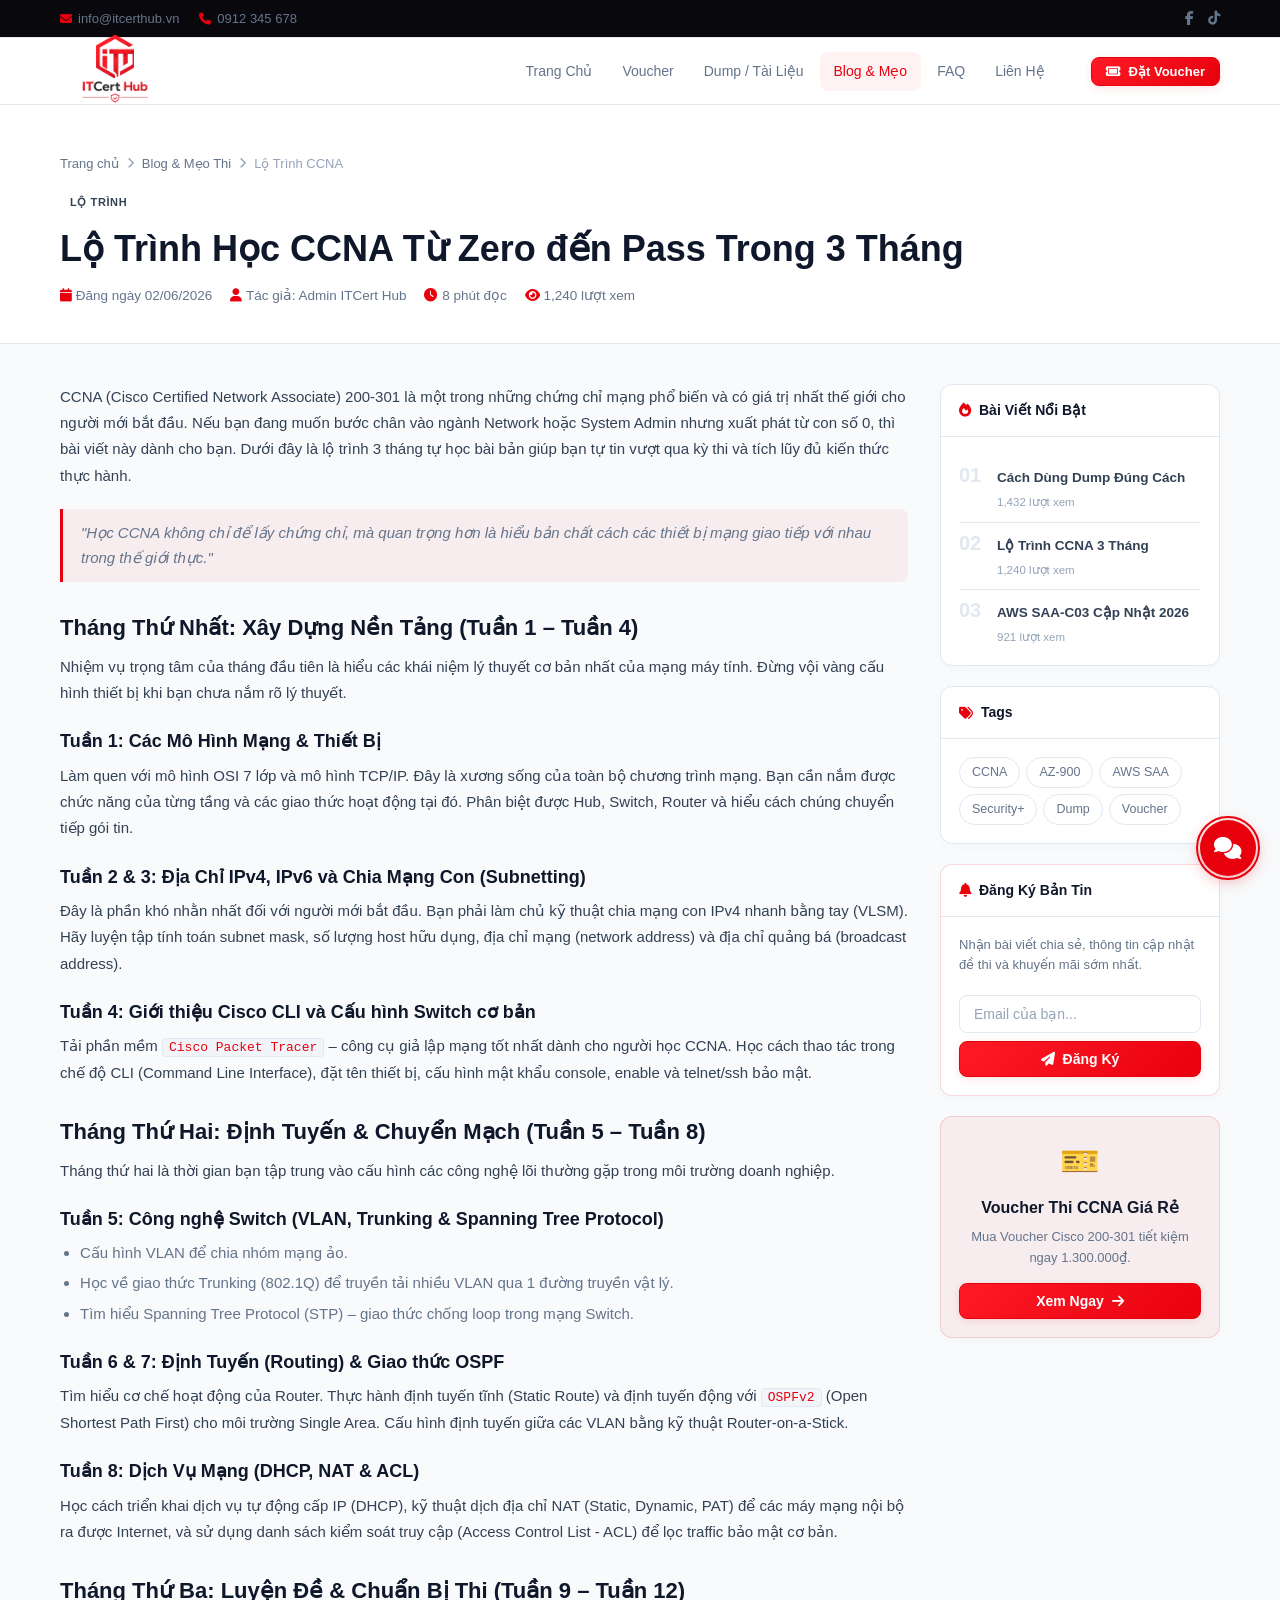
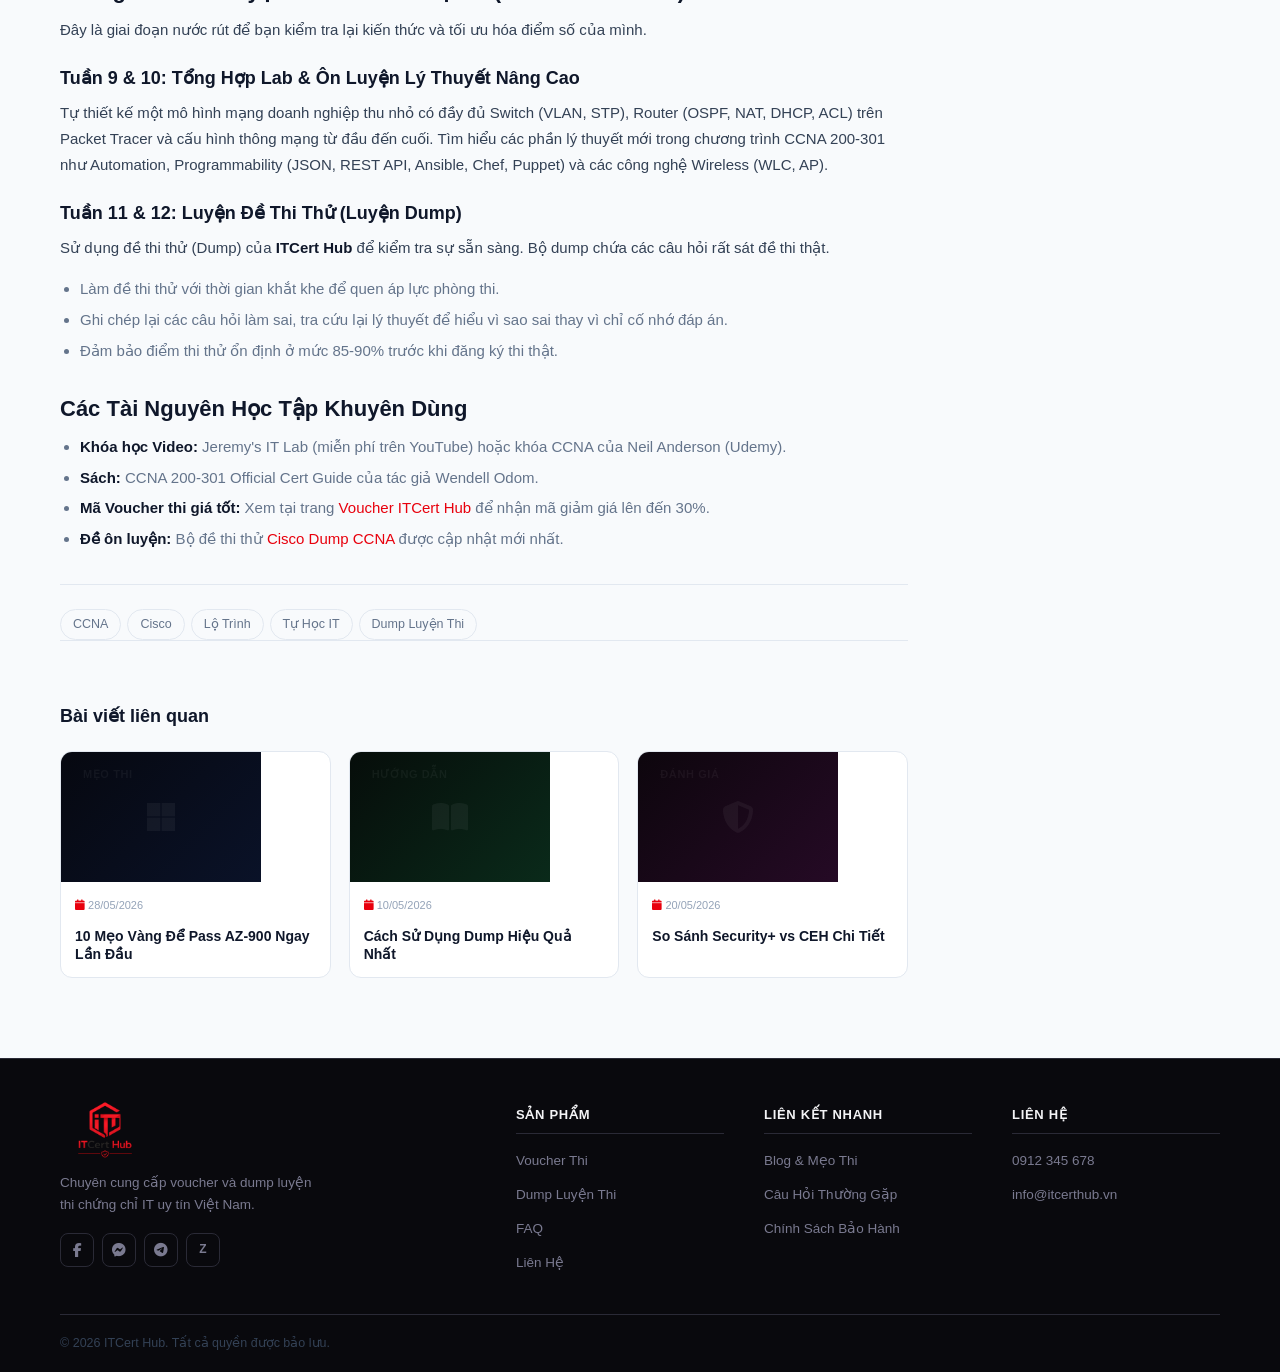
==== blog-post.html @ e1491c18 "." ====
<!DOCTYPE html>
<html lang="vi">
<head>
  <meta charset="UTF-8" />
  <meta name="viewport" content="width=device-width, initial-scale=1.0" />
  <title>Lộ Trình Học CCNA Từ Zero đến Pass Trong 3 Tháng | ITCert Hub</title>
  <meta name="description" content="Hướng dẫn chi tiết lộ trình tự học chứng chỉ Cisco CCNA 200-301 từ cơ bản đến nâng cao trong vòng 90 ngày. Các tài nguyên miễn phí, mẹo thi và giải pháp luyện dump hiệu quả." />
  <link rel="icon" href="assset/logo.png" />
  <link rel="stylesheet" href="css/base.css" />
  <link rel="stylesheet" href="css/layout.css" />
  <link rel="stylesheet" href="css/components.css" />
  <link rel="stylesheet" href="css/blog.css" />
  <link rel="stylesheet" href="https://cdnjs.cloudflare.com/ajax/libs/font-awesome/6.5.0/css/all.min.css" />
</head>
<body>

<!-- ═══ SUPPORT WIDGET (CHAT POPUP) ═══ -->
<div class="support-widget" id="support-widget">
  <div class="support-popup" id="support-popup">
    <div class="support-popup-header">
      <div class="support-avatar">IT</div>
      <div class="support-header-info">
        <h4>Hỗ Trợ Trực Tuyến</h4>
        <span>Phản hồi trong 5 phút</span>
      </div>
      <button class="support-close" id="support-close"><i class="fas fa-times"></i></button>
    </div>
    <div class="support-popup-body">
      <p class="support-greeting">Xin chào! Chúng tôi có thể giúp gì cho bạn? Hãy chọn một kênh liên hệ tiện lợi nhất phía dưới để trò chuyện cùng admin:</p>
      
      <div class="support-channels">
        <a href="#" class="support-channel-btn sc-zalo" target="_blank" data-config="zalo">
          <span class="sc-icon">Z</span>
          <div class="sc-text">
            <strong>Chat qua Zalo</strong>
            <span>Hỗ trợ nhanh nhất 24/7</span>
          </div>
        </a>
        <a href="#" class="support-channel-btn sc-messenger" target="_blank" data-config="messenger">
          <i class="fab fa-facebook-messenger"></i>
          <div class="sc-text">
            <strong>Nhắn tin Messenger</strong>
            <span>Hỗ trợ qua Facebook cá nhân</span>
          </div>
        </a>
        <a href="#" class="support-channel-btn sc-fanpage" target="_blank" data-config="facebook">
          <i class="fab fa-facebook"></i>
          <div class="sc-text">
            <strong>Truy cập Fanpage</strong>
            <span>Cập nhật tin tức & ưu đãi</span>
          </div>
        </a>
      </div>
    </div>
    <div class="support-popup-footer">
      <a href="#" data-config="phone"><i class="fas fa-phone-alt"></i> Hotline: <span data-config="phoneNumber">0912 345 678</span></a>
    </div>
  </div>
  
  <button class="support-trigger" id="support-trigger" aria-label="Hỗ trợ trực tuyến">
    <i class="fas fa-comments chat-open-icon"></i>
    <i class="fas fa-times chat-close-icon" style="display:none;"></i>
    <span class="support-pulse"></span>
  </button>
</div>

<!-- TOPBAR -->
<div class="topbar">
  <div class="container topbar-inner">
    <div class="topbar-left">
      <span><i class="fas fa-envelope"></i> <span data-config="email">info@itcerthub.vn</span></span>
      <span><i class="fas fa-phone"></i> <span data-config="phoneNumber">0912 345 678</span></span>
    </div>
    <div class="topbar-right">
      <a href="#"><i class="fab fa-facebook-f"></i></a>
      <a href="#"><i class="fab fa-tiktok"></i></a>
    </div>
  </div>
</div>

<!-- HEADER -->
<header class="header" id="header">
  <div class="container header-inner">
    <a href="index.html" class="logo">
      <img src="assset/logo.png" alt="ITCert Hub Logo" />
    </a>
    <nav class="nav">
      <ul class="nav-list">
        <li><a href="index.html" class="nav-link">Trang Chủ</a></li>
        <li><a href="voucher.html" class="nav-link">Voucher</a></li>
        <li><a href="dump.html" class="nav-link">Dump / Tài Liệu</a></li>
        <li><a href="blog.html" class="nav-link active">Blog & Mẹo</a></li>
        <li><a href="faq.html" class="nav-link">FAQ</a></li>
        <li><a href="contact.html" class="nav-link">Liên Hệ</a></li>
      </ul>
    </nav>
    <div class="header-actions">
      <a href="contact.html" class="btn btn-primary btn-sm"><i class="fas fa-ticket"></i> Đặt Voucher</a>
      <button class="hamburger" id="hamburger"><span></span><span></span><span></span></button>
    </div>
  </div>
</header>
<div class="nav-overlay" id="nav-overlay"></div>
<div class="nav-panel" id="nav-panel">
  <button class="nav-panel-close" id="nav-close"><i class="fas fa-times"></i></button>
  <a href="index.html"   class="nav-link">Trang Chủ</a>
  <a href="voucher.html" class="nav-link">Voucher</a>
  <a href="dump.html"    class="nav-link">Dump / Tài Liệu</a>
  <a href="blog.html"    class="nav-link">Blog & Mẹo</a>
  <a href="faq.html"     class="nav-link">FAQ</a>
  <a href="contact.html" class="nav-link">Liên Hệ</a>
  <div style="margin-top:20px;"><a href="contact.html" class="btn btn-primary btn-full">Đặt Voucher Ngay</a></div>
</div>

<!-- POST HEADER -->
<div class="post-header">
  <div class="container">
    <nav class="breadcrumb">
      <a href="index.html">Trang chủ</a>
      <i class="fas fa-chevron-right"></i>
      <a href="blog.html">Blog & Mẹo Thi</a>
      <i class="fas fa-chevron-right"></i>
      <span>Lộ Trình CCNA</span>
    </nav>
    <span class="post-cat-tag cat-guide" style="position:static;display:inline-block;margin-bottom:12px;">Lộ Trình</span>
    <h1>Lộ Trình Học CCNA Từ Zero đến Pass Trong 3 Tháng</h1>
    <div class="post-header-meta">
      <span><i class="fas fa-calendar"></i> Đăng ngày 02/06/2026</span>
      <span><i class="fas fa-user"></i> Tác giả: Admin ITCert Hub</span>
      <span><i class="fas fa-clock"></i> 8 phút đọc</span>
      <span><i class="fas fa-eye"></i> 1,240 lượt xem</span>
    </div>
  </div>
</div>

<!-- POST LAYOUT -->
<div class="container">
  <div class="post-content-wrap">
    
    <!-- Main Article -->
    <article class="post-content">
      <p>CCNA (Cisco Certified Network Associate) 200-301 là một trong những chứng chỉ mạng phổ biến và có giá trị nhất thế giới cho người mới bắt đầu. Nếu bạn đang muốn bước chân vào ngành Network hoặc System Admin nhưng xuất phát từ con số 0, thì bài viết này dành cho bạn. Dưới đây là lộ trình 3 tháng tự học bài bản giúp bạn tự tin vượt qua kỳ thi và tích lũy đủ kiến thức thực hành.</p>

      <blockquote>
        "Học CCNA không chỉ để lấy chứng chỉ, mà quan trọng hơn là hiểu bản chất cách các thiết bị mạng giao tiếp với nhau trong thế giới thực."
      </blockquote>

      <h2>Tháng Thứ Nhất: Xây Dựng Nền Tảng (Tuần 1 – Tuần 4)</h2>
      <p>Nhiệm vụ trọng tâm của tháng đầu tiên là hiểu các khái niệm lý thuyết cơ bản nhất của mạng máy tính. Đừng vội vàng cấu hình thiết bị khi bạn chưa nắm rõ lý thuyết.</p>
      
      <h3>Tuần 1: Các Mô Hình Mạng & Thiết Bị</h3>
      <p>Làm quen với mô hình OSI 7 lớp và mô hình TCP/IP. Đây là xương sống của toàn bộ chương trình mạng. Bạn cần nắm được chức năng của từng tầng và các giao thức hoạt động tại đó. Phân biệt được Hub, Switch, Router và hiểu cách chúng chuyển tiếp gói tin.</p>
      
      <h3>Tuần 2 & 3: Địa Chỉ IPv4, IPv6 và Chia Mạng Con (Subnetting)</h3>
      <p>Đây là phần khó nhằn nhất đối với người mới bắt đầu. Bạn phải làm chủ kỹ thuật chia mạng con IPv4 nhanh bằng tay (VLSM). Hãy luyện tập tính toán subnet mask, số lượng host hữu dụng, địa chỉ mạng (network address) và địa chỉ quảng bá (broadcast address).</p>
      
      <h3>Tuần 4: Giới thiệu Cisco CLI và Cấu hình Switch cơ bản</h3>
      <p>Tải phần mềm <code>Cisco Packet Tracer</code> – công cụ giả lập mạng tốt nhất dành cho người học CCNA. Học cách thao tác trong chế độ CLI (Command Line Interface), đặt tên thiết bị, cấu hình mật khẩu console, enable và telnet/ssh bảo mật.</p>

      <h2>Tháng Thứ Hai: Định Tuyến & Chuyển Mạch (Tuần 5 – Tuần 8)</h2>
      <p>Tháng thứ hai là thời gian bạn tập trung vào cấu hình các công nghệ lõi thường gặp trong môi trường doanh nghiệp.</p>

      <h3>Tuần 5: Công nghệ Switch (VLAN, Trunking & Spanning Tree Protocol)</h3>
      <ul>
        <li>Cấu hình VLAN để chia nhóm mạng ảo.</li>
        <li>Học về giao thức Trunking (802.1Q) để truyền tải nhiều VLAN qua 1 đường truyền vật lý.</li>
        <li>Tìm hiểu Spanning Tree Protocol (STP) – giao thức chống loop trong mạng Switch.</li>
      </ul>

      <h3>Tuần 6 & 7: Định Tuyến (Routing) & Giao thức OSPF</h3>
      <p>Tìm hiểu cơ chế hoạt động của Router. Thực hành định tuyến tĩnh (Static Route) và định tuyến động với <code>OSPFv2</code> (Open Shortest Path First) cho môi trường Single Area. Cấu hình định tuyến giữa các VLAN bằng kỹ thuật Router-on-a-Stick.</p>

      <h3>Tuần 8: Dịch Vụ Mạng (DHCP, NAT & ACL)</h3>
      <p>Học cách triển khai dịch vụ tự động cấp IP (DHCP), kỹ thuật dịch địa chỉ NAT (Static, Dynamic, PAT) để các máy mạng nội bộ ra được Internet, và sử dụng danh sách kiểm soát truy cập (Access Control List - ACL) để lọc traffic bảo mật cơ bản.</p>

      <h2>Tháng Thứ Ba: Luyện Đề & Chuẩn Bị Thi (Tuần 9 – Tuần 12)</h2>
      <p>Đây là giai đoạn nước rút để bạn kiểm tra lại kiến thức và tối ưu hóa điểm số của mình.</p>

      <h3>Tuần 9 & 10: Tổng Hợp Lab & Ôn Luyện Lý Thuyết Nâng Cao</h3>
      <p>Tự thiết kế một mô hình mạng doanh nghiệp thu nhỏ có đầy đủ Switch (VLAN, STP), Router (OSPF, NAT, DHCP, ACL) trên Packet Tracer và cấu hình thông mạng từ đầu đến cuối. Tìm hiểu các phần lý thuyết mới trong chương trình CCNA 200-301 như Automation, Programmability (JSON, REST API, Ansible, Chef, Puppet) và các công nghệ Wireless (WLC, AP).</p>

      <h3>Tuần 11 & 12: Luyện Đề Thi Thử (Luyện Dump)</h3>
      <p>Sử dụng đề thi thử (Dump) của <strong>ITCert Hub</strong> để kiểm tra sự sẵn sàng. Bộ dump chứa các câu hỏi rất sát đề thi thật.</p>
      <ul>
        <li>Làm đề thi thử với thời gian khắt khe để quen áp lực phòng thi.</li>
        <li>Ghi chép lại các câu hỏi làm sai, tra cứu lại lý thuyết để hiểu vì sao sai thay vì chỉ cố nhớ đáp án.</li>
        <li>Đảm bảo điểm thi thử ổn định ở mức 85-90% trước khi đăng ký thi thật.</li>
      </ul>

      <h2>Các Tài Nguyên Học Tập Khuyên Dùng</h2>
      <ul>
        <li><strong>Khóa học Video:</strong> Jeremy's IT Lab (miễn phí trên YouTube) hoặc khóa CCNA của Neil Anderson (Udemy).</li>
        <li><strong>Sách:</strong> CCNA 200-301 Official Cert Guide của tác giả Wendell Odom.</li>
        <li><strong>Mã Voucher thi giá tốt:</strong> Xem tại trang <a href="voucher.html">Voucher ITCert Hub</a> để nhận mã giảm giá lên đến 30%.</li>
        <li><strong>Đề ôn luyện:</strong> Bộ đề thi thử <a href="dump.html">Cisco Dump CCNA</a> được cập nhật mới nhất.</li>
      </ul>

      <div class="post-tags">
        <span class="tag-pill">CCNA</span>
        <span class="tag-pill">Cisco</span>
        <span class="tag-pill">Lộ Trình</span>
        <span class="tag-pill">Tự Học IT</span>
        <span class="tag-pill">Dump Luyện Thi</span>
      </div>

      <!-- Related Posts Section -->
      <div class="related-posts">
        <h3>Bài viết liên quan</h3>
        <div class="related-grid">
          
          <div class="post-card" data-cat="tips" style="flex-direction:column;">
            <div class="post-thumb" style="background:linear-gradient(135deg,#060810,#0a1228);height:120px;">
              <i class="fab fa-microsoft" style="font-size:32px;"></i>
              <span class="post-cat-tag cat-tips">Mẹo Thi</span>
            </div>
            <div class="post-body" style="padding:14px;">
              <div class="post-meta" style="font-size:11px;">
                <span><i class="fas fa-calendar"></i> 28/05/2026</span>
              </div>
              <h4 style="font-size:14px;margin-top:6px;"><a href="blog-post.html" class="post-title-link">10 Mẹo Vàng Để Pass AZ-900 Ngay Lần Đầu</a></h4>
            </div>
          </div>

          <div class="post-card" data-cat="howto" style="flex-direction:column;">
            <div class="post-thumb" style="background:linear-gradient(135deg,#060d0a,#0a2a1a);height:120px;">
              <i class="fas fa-book-open" style="font-size:32px;"></i>
              <span class="post-cat-tag cat-tips">Hướng Dẫn</span>
            </div>
            <div class="post-body" style="padding:14px;">
              <div class="post-meta" style="font-size:11px;">
                <span><i class="fas fa-calendar"></i> 10/05/2026</span>
              </div>
              <h4 style="font-size:14px;margin-top:6px;"><a href="blog-post.html" class="post-title-link">Cách Sử Dụng Dump Hiệu Quả Nhất</a></h4>
            </div>
          </div>

          <div class="post-card" data-cat="review" style="flex-direction:column;">
            <div class="post-thumb" style="background:linear-gradient(135deg,#0d060d,#250a25);height:120px;">
              <i class="fas fa-shield-halved" style="font-size:32px;"></i>
              <span class="post-cat-tag cat-review">Đánh Giá</span>
            </div>
            <div class="post-body" style="padding:14px;">
              <div class="post-meta" style="font-size:11px;">
                <span><i class="fas fa-calendar"></i> 20/05/2026</span>
              </div>
              <h4 style="font-size:14px;margin-top:6px;"><a href="blog-post.html" class="post-title-link">So Sánh Security+ vs CEH Chi Tiết</a></h4>
            </div>
          </div>

        </div>
      </div>

    </article>

    <!-- Sidebar -->
    <aside class="blog-sidebar">
      
      <!-- Popular posts -->
      <div class="sidebar-widget">
        <div class="widget-header"><i class="fas fa-fire"></i> Bài Viết Nổi Bật</div>
        <div class="widget-body">
          <div class="popular-list">
            <div class="popular-item">
              <span class="pop-num">01</span>
              <div>
                <div class="pop-title"><a href="blog-post.html">Cách Dùng Dump Đúng Cách</a></div>
                <div class="pop-meta">1,432 lượt xem</div>
              </div>
            </div>
            <div class="popular-item">
              <span class="pop-num">02</span>
              <div>
                <div class="pop-title"><a href="blog-post.html">Lộ Trình CCNA 3 Tháng</a></div>
                <div class="pop-meta">1,240 lượt xem</div>
              </div>
            </div>
            <div class="popular-item">
              <span class="pop-num">03</span>
              <div>
                <div class="pop-title"><a href="blog-post.html">AWS SAA-C03 Cập Nhật 2026</a></div>
                <div class="pop-meta">921 lượt xem</div>
              </div>
            </div>
          </div>
        </div>
      </div>

      <!-- Tag cloud -->
      <div class="sidebar-widget">
        <div class="widget-header"><i class="fas fa-tags"></i> Tags</div>
        <div class="widget-body">
          <div class="tag-cloud">
            <span class="tag-pill">CCNA</span>
            <span class="tag-pill">AZ-900</span>
            <span class="tag-pill">AWS SAA</span>
            <span class="tag-pill">Security+</span>
            <span class="tag-pill">Dump</span>
            <span class="tag-pill">Voucher</span>
          </div>
        </div>
      </div>

      <!-- Newsletter Widget -->
      <div class="sidebar-widget" style="border-color:var(--red-border);">
        <div class="widget-header"><i class="fas fa-bell"></i> Đăng Ký Bản Tin</div>
        <div class="widget-body">
          <form id="newsletter-form" class="newsletter-form">
            <p>Nhận bài viết chia sẻ, thông tin cập nhật đề thi và khuyến mãi sớm nhất.</p>
            <input type="email" class="form-control" placeholder="Email của bạn..." required />
            <button type="submit" class="btn btn-primary btn-full"><i class="fas fa-paper-plane"></i> Đăng Ký</button>
          </form>
        </div>
      </div>

      <!-- Promo Box -->
      <div class="sidebar-widget" style="background:var(--red-bg);border-color:var(--red-border);">
        <div class="widget-body" style="text-align:center;">
          <div style="font-size:32px;margin-bottom:10px;">🎫</div>
          <h4 style="margin-bottom:8px;">Voucher Thi CCNA Giá Rẻ</h4>
          <p style="font-size:13px;color:var(--text-muted);margin-bottom:14px;">Mua Voucher Cisco 200-301 tiết kiệm ngay 1.300.000₫.</p>
          <a href="voucher.html#cisco" class="btn btn-primary btn-full">Xem Ngay <i class="fas fa-arrow-right"></i></a>
        </div>
      </div>

    </aside>

  </div>
</div>

<!-- FOOTER -->
<footer class="footer">
  <div class="container">
    <div class="footer-grid">
      <div class="footer-brand">
        <div class="footer-logo"><img src="assset/logo.png" alt="ITCert Hub" /></div>
        <p>Chuyên cung cấp voucher và dump luyện thi chứng chỉ IT uy tín Việt Nam.</p>
        <div class="footer-socials">
          <a href="#" class="footer-social" title="Facebook" data-config="facebook"><i class="fab fa-facebook-f"></i></a>
          <a href="#" class="footer-social" title="Messenger" data-config="messenger"><i class="fab fa-facebook-messenger"></i></a>
          <a href="#" class="footer-social" title="Telegram Group" data-config="telegram"><i class="fab fa-telegram-plane"></i></a>
          <a href="#" class="footer-social" title="Zalo" data-config="zalo"><span style="font-size:12px;font-weight:800;">Z</span></a>
        </div>
      </div>
      <div class="footer-col">
        <h4>Sản Phẩm</h4>
        <ul>
          <li><a href="voucher.html">Voucher Thi</a></li>
          <li><a href="dump.html">Dump Luyện Thi</a></li>
          <li><a href="faq.html">FAQ</a></li>
          <li><a href="contact.html">Liên Hệ</a></li>
        </ul>
      </div>
      <div class="footer-col">
        <h4>Liên Kết Nhanh</h4>
        <ul>
          <li><a href="blog.html">Blog & Mẹo Thi</a></li>
          <li><a href="faq.html">Câu Hỏi Thường Gặp</a></li>
          <li><a href="contact.html">Chính Sách Bảo Hành</a></li>
        </ul>
      </div>
      <div class="footer-col">
        <h4>Liên Hệ</h4>
        <ul>
          <li><a href="#" data-config="phone"><span data-config="phoneNumber">0912 345 678</span></a></li>
          <li><a href="mailto:info@itcerthub.vn">info@itcerthub.vn</a></li>
        </ul>
      </div>
    </div>
    <div class="footer-bottom">
      <p>© 2026 ITCert Hub. Tất cả quyền được bảo lưu.</p>
    </div>
  </div>
</footer>

<button class="back-to-top"><i class="fas fa-arrow-up"></i></button>

<script src="js/config.js"></script>
<script src="js/core.js"></script>
<script src="js/blog.js"></script>
</body>
</html>
---- css/base.css ----
/* =============================================
   base.css – Variables, Reset, Typography
   Dùng ở: TẤT CẢ các trang (load đầu tiên)
   ============================================= */

/* ---------- CSS Variables ---------- */
:root {
  /* Brand Colors */
  --red:          #e8000d;
  --red-dark:     #b50009;
  --red-light:    #ff3340;
  --red-bg:       rgba(232, 0, 13, 0.05);
  --red-border:   rgba(232, 0, 13, 0.15);

  /* Light Backgrounds */
  --bg-body:      #f8fafc;
  --bg-section:   #ffffff;
  --bg-card:      #ffffff;
  --bg-input:     #ffffff;
  --bg-hover:     #f1f5f9;

  /* Dark Text for Light Mode */
  --text-white:   #0f172a;
  --text-main:    #334155;
  --text-muted:   #64748b;
  --text-dim:     #94a3b8;

  /* Light Mode Borders */
  --border:       #e2e8f0;
  --border-light: #f1f5f9;

  /* Spacing */
  --gap-xs:  8px;
  --gap-sm:  16px;
  --gap-md:  24px;
  --gap-lg:  40px;
  --gap-xl:  64px;

  /* Radius */
  --r-sm:  4px;
  --r-md:  8px;
  --r-lg:  12px;
  --r-xl:  20px;

  /* Font */
  --font: 'Arial', -apple-system, BlinkMacSystemFont, 'Segoe UI', sans-serif;

  /* Transitions */
  --ease: all 0.22s ease;
}

/* ---------- Reset ---------- */
*, *::before, *::after {
  box-sizing: border-box;
  margin: 0;
  padding: 0;
}

html {
  scroll-behavior: smooth;
  font-size: 15px;
}

body {
  font-family: var(--font);
  background: var(--bg-body);
  color: var(--text-main);
  line-height: 1.65;
  -webkit-font-smoothing: antialiased;
  overflow-x: hidden;
}

a {
  text-decoration: none;
  color: inherit;
  transition: var(--ease);
}

ul, ol { list-style: none; }
img { max-width: 100%; height: auto; display: block; }
button { cursor: pointer; border: none; background: none; font-family: var(--font); }
input, select, textarea { font-family: var(--font); }

/* ---------- Scrollbar ---------- */
::-webkit-scrollbar { width: 5px; }
::-webkit-scrollbar-track { background: var(--bg-body); }
::-webkit-scrollbar-thumb { background: var(--red); border-radius: 3px; }

/* ---------- Container ---------- */
.container {
  max-width: 1200px;
  margin: 0 auto;
  padding: 0 20px;
}

/* ---------- Typography ---------- */
h1, h2, h3, h4, h5 {
  font-weight: 700;
  line-height: 1.25;
  color: var(--text-white);
}

h1 { font-size: clamp(26px, 4vw, 40px); }
h2 { font-size: clamp(20px, 3vw, 30px); }
h3 { font-size: clamp(16px, 2.5vw, 20px); }
h4 { font-size: 16px; }

p { color: var(--text-main); }

strong { color: var(--text-white); font-weight: 600; }

/* ---------- Section Spacing ---------- */
.section { padding: 60px 0; }

/* ---------- Utility ---------- */
.hidden  { display: none !important; }
.text-red { color: var(--red); }
.text-muted { color: var(--text-muted); }
.text-white { color: var(--text-white); }
.text-center { text-align: center; }

.mt-sm { margin-top: var(--gap-sm); }
.mt-md { margin-top: var(--gap-md); }
.mb-md { margin-bottom: var(--gap-md); }

/* Scroll animation */
.fade-in {
  opacity: 0;
  transform: translateY(20px);
  transition: opacity 0.5s ease, transform 0.5s ease;
}
.fade-in.visible {
  opacity: 1;
  transform: translateY(0);
}
---- css/layout.css ----
/* =============================================
   layout.css – Header, Footer, Topbar, Nav
   Dùng ở: TẤT CẢ các trang
   ============================================= */

/* ===== TOPBAR ===== */
.topbar {
  background: #09090d;
  border-bottom: 1px solid var(--border);
  padding: 7px 0;
  font-size: 13px;
  color: var(--text-muted);
}

.topbar-inner {
  display: flex;
  justify-content: space-between;
  align-items: center;
  gap: 12px;
}

.topbar-left {
  display: flex;
  gap: 20px;
  flex-wrap: wrap;
}

.topbar-left span {
  display: flex;
  align-items: center;
  gap: 6px;
}

.topbar-left i { color: var(--red); font-size: 12px; }

.topbar-right {
  display: flex;
  align-items: center;
  gap: 14px;
}

.topbar-right a {
  color: var(--text-muted);
  font-size: 14px;
}

.topbar-right a:hover { color: var(--red); }

/* ===== HEADER ===== */
.header {
  position: sticky;
  top: 0;
  z-index: 200;
  background: rgba(255, 255, 255, 0.97);
  border-bottom: 1px solid var(--border);
  backdrop-filter: blur(12px);
  -webkit-backdrop-filter: blur(12px);
  transition: var(--ease);
}

.header.scrolled {
  border-bottom-color: var(--red-border);
  box-shadow: 0 2px 20px rgba(0,0,0,0.05);
}

.header-inner {
  display: flex;
  align-items: center;
  height: 66px;
  gap: 32px;
}

/* Logo */
.logo {
  flex-shrink: 0;
  display: flex;
  align-items: center;
}

.logo img {
  height: 110px;
  width: auto;
  margin-top: -20px;
  margin-bottom: -20px;
}

/* Nav */
.nav { margin-left: auto; }

.nav-list {
  display: flex;
  align-items: center;
  gap: 2px;
}

.nav-link {
  display: block;
  padding: 8px 14px;
  font-size: 14px;
  font-weight: 500;
  color: var(--text-muted);
  border-radius: var(--r-md);
  white-space: nowrap;
  position: relative;
}

.nav-link:hover {
  color: var(--text-white);
  background: var(--bg-hover);
}

.nav-link.active {
  color: var(--red);
  background: var(--red-bg);
}

/* Dropdown */
.has-dropdown { position: relative; }

.dropdown {
  position: absolute;
  top: calc(100% + 6px);
  left: 0;
  min-width: 200px;
  background: var(--bg-card);
  border: 1px solid var(--border);
  border-radius: var(--r-lg);
  padding: 6px;
  opacity: 0;
  visibility: hidden;
  transform: translateY(-6px);
  transition: var(--ease);
  box-shadow: 0 8px 32px rgba(0,0,0,0.08);
  z-index: 100;
}

.has-dropdown:hover .dropdown {
  opacity: 1;
  visibility: visible;
  transform: translateY(0);
}

.dropdown li a {
  display: flex;
  align-items: center;
  gap: 8px;
  padding: 9px 12px;
  font-size: 13.5px;
  color: var(--text-muted);
  border-radius: var(--r-md);
}

.dropdown li a:hover {
  background: var(--bg-hover);
  color: var(--red);
}

.dropdown .dd-icon {
  width: 24px;
  height: 24px;
  background: var(--red-bg);
  border-radius: var(--r-sm);
  display: flex;
  align-items: center;
  justify-content: center;
  font-size: 11px;
  color: var(--red);
  flex-shrink: 0;
}

/* Header right actions */
.header-actions {
  display: flex;
  align-items: center;
  gap: 10px;
  flex-shrink: 0;
}

/* Hamburger */
.hamburger {
  display: none;
  flex-direction: column;
  gap: 5px;
  padding: 8px;
  border-radius: var(--r-md);
  border: 1px solid var(--border);
}

.hamburger span {
  display: block;
  width: 20px;
  height: 2px;
  background: var(--text-main);
  border-radius: 2px;
  transition: var(--ease);
}

/* Mobile Nav Overlay */
.nav-overlay {
  display: none;
  position: fixed;
  inset: 0;
  background: rgba(0,0,0,0.7);
  z-index: 150;
}

.nav-overlay.open { display: block; }

/* Mobile Nav Panel */
.nav-panel {
  position: fixed;
  top: 0;
  right: -280px;
  width: 280px;
  height: 100vh;
  background: var(--bg-card);
  border-left: 1px solid var(--border);
  z-index: 300;
  transition: right 0.3s ease;
  overflow-y: auto;
  padding: 20px;
  display: flex;
  flex-direction: column;
  gap: 4px;
}

.nav-panel.open { right: 0; }

.nav-panel-close {
  align-self: flex-end;
  padding: 8px;
  color: var(--text-muted);
  font-size: 18px;
  margin-bottom: 16px;
}

.nav-panel .nav-link {
  display: block;
  padding: 12px 16px;
  font-size: 15px;
  font-weight: 500;
  color: var(--text-main);
  border-bottom: 1px solid var(--border);
  border-radius: 0;
}

.nav-panel .nav-link:hover { color: var(--red); background: none; }

/* ===== FOOTER ===== */
.footer {
  --border: #2a2a36;
  --text-white: #f4f4f6;
  --text-muted: #7a7a90;
  --text-dim: #4a4a5a;
  --red-bg: rgba(232, 0, 13, 0.08);

  background: #09090d;
  border-top: 1px solid var(--border);
  padding-top: 48px;
}

.footer-grid {
  display: grid;
  grid-template-columns: 2fr 1fr 1fr 1fr;
  gap: 40px;
  padding-bottom: 40px;
}

.footer-logo img {
  height: 90px;
  width: auto;
  margin-top: -20px;
  margin-bottom: -5px;
}

.footer-brand p {
  font-size: 13.5px;
  color: var(--text-muted);
  line-height: 1.65;
  max-width: 260px;
}

.footer-socials {
  display: flex;
  gap: 8px;
  margin-top: 16px;
}

.footer-social {
  width: 34px;
  height: 34px;
  border: 1px solid var(--border);
  border-radius: var(--r-md);
  display: flex;
  align-items: center;
  justify-content: center;
  color: var(--text-muted);
  font-size: 14px;
}

.footer-social:hover {
  border-color: var(--red);
  color: var(--red);
  background: var(--red-bg);
}

.footer-col h4 {
  font-size: 13px;
  font-weight: 700;
  color: var(--text-white);
  text-transform: uppercase;
  letter-spacing: 0.7px;
  margin-bottom: 14px;
  padding-bottom: 10px;
  border-bottom: 1px solid var(--border);
}

.footer-col ul {
  display: flex;
  flex-direction: column;
  gap: 9px;
}

.footer-col a {
  font-size: 13.5px;
  color: var(--text-muted);
}

.footer-col a:hover { color: var(--red); }

.footer-bottom {
  border-top: 1px solid var(--border);
  padding: 18px 0;
  display: flex;
  justify-content: space-between;
  align-items: center;
  font-size: 12.5px;
  color: var(--text-dim);
}

/* ===== SUPPORT WIDGET (CHAT POPUP) ===== */
.support-widget {
  position: fixed;
  bottom: 24px;
  right: 24px;
  z-index: 999;
}

.support-trigger {
  width: 56px;
  height: 56px;
  border-radius: 50%;
  background: var(--red);
  color: #fff;
  border: none;
  display: flex;
  align-items: center;
  justify-content: center;
  font-size: 22px;
  box-shadow: 0 4px 16px rgba(232, 0, 13, 0.35);
  cursor: pointer;
  position: relative;
  z-index: 10;
  transition: transform 0.2s ease, background 0.2s ease;
}

.support-trigger:hover {
  transform: scale(1.05);
  background: var(--red-dark);
}

.support-pulse {
  position: absolute;
  inset: -4px;
  border-radius: 50%;
  border: 2px solid var(--red);
  animation: pulse-ring 1.8s cubic-bezier(0.455, 0.03, 0.515, 0.955) infinite;
  pointer-events: none;
}

@keyframes pulse-ring {
  0% { transform: scale(0.9); opacity: 1; }
  100% { transform: scale(1.3); opacity: 0; }
}

/* Chat Popup Window */
.support-popup {
  position: absolute;
  bottom: 70px;
  right: 0;
  width: 320px;
  background: var(--bg-card);
  border: 1px solid var(--border);
  border-radius: var(--r-xl);
  overflow: hidden;
  box-shadow: 0 10px 30px rgba(15, 23, 42, 0.08);
  display: flex;
  flex-direction: column;
  opacity: 0;
  visibility: hidden;
  transform: translateY(15px);
  transition: all 0.28s cubic-bezier(0.4, 0, 0.2, 1);
  z-index: 5;
}

.support-popup.open {
  opacity: 1;
  visibility: visible;
  transform: translateY(0);
}

.support-popup-header {
  background: var(--red);
  padding: 16px 20px;
  display: flex;
  align-items: center;
  gap: 12px;
  color: #fff;
}

.support-avatar {
  width: 36px;
  height: 36px;
  border-radius: 50%;
  background: rgba(255, 255, 255, 0.15);
  display: flex;
  align-items: center;
  justify-content: center;
  font-weight: 800;
  font-size: 13px;
  border: 1px solid rgba(255, 255, 255, 0.25);
}

.support-header-info {
  flex: 1;
}

.support-header-info h4 {
  margin: 0;
  font-size: 13.5px;
  font-weight: 700;
  color: #fff;
  line-height: 1.2;
}

.support-header-info span {
  font-size: 10.5px;
  opacity: 0.85;
}

.support-close {
  color: #fff;
  opacity: 0.7;
  font-size: 15px;
  cursor: pointer;
  transition: opacity 0.2s;
}

.support-close:hover {
  opacity: 1;
}

.support-popup-body {
  padding: 20px;
  background: var(--bg-card);
}

.support-greeting {
  font-size: 12.5px;
  color: var(--text-muted);
  line-height: 1.5;
  margin-bottom: 16px;
}

.support-channels {
  display: flex;
  flex-direction: column;
  gap: 10px;
}

.support-channel-btn {
  display: flex;
  align-items: center;
  gap: 12px;
  padding: 10px 14px;
  border-radius: var(--r-md);
  border: 1px solid var(--border);
  transition: var(--ease);
  background: var(--bg-card);
  text-align: left;
}

.support-channel-btn:hover {
  transform: translateX(3px);
  border-color: var(--border-light);
  background: var(--bg-hover);
}

.support-channel-btn i,
.support-channel-btn .sc-icon {
  width: 32px;
  height: 32px;
  border-radius: 50%;
  display: flex;
  align-items: center;
  justify-content: center;
  font-size: 14px;
  color: #fff;
  flex-shrink: 0;
}

.sc-text {
  display: flex;
  flex-direction: column;
  line-height: 1.2;
  flex: 1;
}

.sc-text strong {
  font-size: 13px;
  font-weight: 700;
  color: var(--text-white);
}

.sc-text span {
  font-size: 11px;
  color: var(--text-muted);
  margin-top: 2px;
}

/* Channel specific colors */
.sc-zalo {
  border-left: 3px solid #0068ff;
}
.sc-zalo .sc-icon {
  background: #0068ff;
  font-size: 11px;
  font-weight: 900;
}

.sc-messenger {
  border-left: 3px solid #00c6ff;
}
.sc-messenger i {
  background: linear-gradient(135deg, #00c6ff 0%, #0072ff 100%);
}

.sc-fanpage {
  border-left: 3px solid #1877f2;
}
.sc-fanpage i {
  background: #1877f2;
}

.sc-wa {
  border-left: 3px solid #25d366;
}
.sc-wa i {
  background: #25d366;
}

.support-popup-footer {
  padding: 12px 20px;
  background: var(--bg-hover);
  border-top: 1px solid var(--border);
  text-align: center;
}

.support-popup-footer a {
  font-size: 13px;
  font-weight: 700;
  color: var(--text-white);
  display: inline-flex;
  align-items: center;
  gap: 6px;
}

.support-popup-footer a:hover {
  color: var(--red);
}

@media (max-width: 480px) {
  .support-popup {
    width: 280px;
  }
}

/* ===== BACK TO TOP ===== */
.back-to-top {
  position: fixed;
  bottom: 24px;
  right: 24px;
  width: 40px;
  height: 40px;
  background: var(--red);
  color: #fff;
  border-radius: var(--r-md);
  display: flex;
  align-items: center;
  justify-content: center;
  font-size: 15px;
  z-index: 99;
  opacity: 0;
  pointer-events: none;
  transition: var(--ease);
  box-shadow: 0 4px 16px rgba(232,0,13,0.4);
}

.back-to-top.show {
  opacity: 1;
  pointer-events: auto;
}

.back-to-top:hover { background: var(--red-dark); transform: translateY(-2px); }

/* ===== PAGE HERO (shared) ===== */
.page-hero {
  padding: 48px 0 36px;
  background: var(--bg-section);
  border-bottom: 1px solid var(--border);
}

.page-hero h1 {
  font-size: clamp(22px, 3.5vw, 32px);
  margin-bottom: 8px;
}

.page-hero p {
  font-size: 15px;
  color: var(--text-muted);
  max-width: 560px;
}

/* Breadcrumb */
.breadcrumb {
  display: flex;
  align-items: center;
  gap: 8px;
  font-size: 13px;
  color: var(--text-dim);
  margin-bottom: 14px;
}

.breadcrumb a { color: var(--text-muted); }
.breadcrumb a:hover { color: var(--red); }
.breadcrumb i { font-size: 11px; }

/* ===== RESPONSIVE ===== */
@media (max-width: 1024px) {
  .footer-grid { grid-template-columns: 1fr 1fr; }
}

@media (max-width: 768px) {
  .topbar { display: none; }

  .nav { display: none; }
  .hamburger { display: flex; }

  .header-inner { height: 58px; }
  .logo img {
    height: 80px;
    margin-top: -18px;
    margin-bottom: -18px;
  }

  .footer-grid { grid-template-columns: 1fr 1fr; gap: 24px; }
  .footer-bottom { flex-direction: column; gap: 6px; text-align: center; }

  .social-float { display: none; }
}

@media (max-width: 540px) {
  .footer-grid { grid-template-columns: 1fr; }
}
---- css/components.css ----
/* =============================================
   components.css – Buttons, Cards, Forms, Badges
   Dùng ở: TẤT CẢ các trang
   ============================================= */

/* ===== SECTION HEADER ===== */
.sec-header {
  margin-bottom: 36px;
}

.sec-header.center { text-align: center; }

.sec-label {
  display: inline-flex;
  align-items: center;
  gap: 6px;
  font-size: 12px;
  font-weight: 700;
  text-transform: uppercase;
  letter-spacing: 1.2px;
  color: var(--red);
  background: var(--red-bg);
  border: 1px solid var(--red-border);
  padding: 4px 12px;
  border-radius: var(--r-sm);
  margin-bottom: 10px;
}

.sec-title {
  font-size: clamp(20px, 3vw, 28px);
  font-weight: 800;
  color: var(--text-white);
  margin-bottom: 8px;
  line-height: 1.2;
}

.sec-title span { color: var(--red); }

.sec-desc {
  font-size: 14.5px;
  color: var(--text-muted);
  max-width: 560px;
}

.sec-header.center .sec-desc { margin: 0 auto; }

/* ===== DIVIDER ===== */
.divider {
  height: 1px;
  background: var(--border);
  margin: 48px 0;
}

/* ===== BUTTONS ===== */
.btn {
  display: inline-flex;
  align-items: center;
  justify-content: center;
  gap: 8px;
  padding: 10px 20px;
  font-size: 14px;
  font-weight: 600;
  border-radius: var(--r-md);
  border: 1px solid transparent;
  cursor: pointer;
  transition: var(--ease);
  white-space: nowrap;
  font-family: var(--font);
  line-height: 1;
}

/* Primary – đỏ đặc */
.btn-primary {
  background: linear-gradient(135deg, #ff1a26 0%, #e8000d 100%);
  color: #fff;
  border-color: var(--red);
  box-shadow: 0 2px 8px rgba(232, 0, 13, 0.12);
}
.btn-primary:hover {
  background: linear-gradient(135deg, #e8000d 0%, #b50009 100%);
  border-color: var(--red-dark);
  transform: translateY(-1.5px);
  box-shadow: 0 4px 14px rgba(232, 0, 13, 0.22);
}

/* Outline – viền đỏ */
.btn-outline {
  background: transparent;
  color: var(--red);
  border-color: var(--red-border);
}
.btn-outline:hover {
  background: var(--red-bg);
  border-color: var(--red);
}

/* Ghost – viền xám */
.btn-ghost {
  background: transparent;
  color: var(--text-muted);
  border-color: var(--border);
}
.btn-ghost:hover {
  background: var(--bg-hover);
  color: var(--text-white);
  border-color: var(--border-light);
}

/* Messenger */
.btn-messenger {
  background: linear-gradient(135deg, #00c6ff 0%, #0072ff 100%);
  color: #fff;
  border: none;
}
.btn-messenger:hover {
  background: linear-gradient(135deg, #00b0e0 0%, #005ecf 100%);
}

/* Zalo */
.btn-zalo {
  background: #0068ff;
  color: #fff;
  border: none;
}
.btn-zalo:hover { background: #005ae0; }

/* Sizes */
.btn-sm { padding: 7px 14px; font-size: 13px; }
.btn-lg { padding: 13px 28px; font-size: 15px; }
.btn-full { width: 100%; }

/* ===== BADGE / TAG ===== */
.badge {
  display: inline-block;
  padding: 3px 8px;
  border-radius: var(--r-sm);
  font-size: 10px;
  font-weight: 700;
  text-transform: uppercase;
  letter-spacing: 0.6px;
}

.badge-red    { background: var(--red);     color: #fff; }
.badge-hot    { background: #ff6b00;        color: #fff; }
.badge-new    { background: #00a550;        color: #fff; }
.badge-sale   { background: #ffd700;        color: #000; }
.badge-outline { background: transparent; border: 1px solid var(--red-border); color: var(--red); }

/* Level badges */
.level-badge {
  display: inline-flex;
  align-items: center;
  justify-content: center;
  padding: 3px 8px;
  border-radius: var(--r-md);
  font-size: 11px;
  font-weight: 600;
  letter-spacing: 0.2px;
}
.level-associate  { background: #e6f4ea; color: #137333; }
.level-professional { background: #fef7e0; color: #b06000; }
.level-expert     { background: #fce8e6; color: #c5221f; }
.level-foundation { background: #e8f0fe; color: #1a73e8; }

/* ===== FORM ===== */
.form-group {
  display: flex;
  flex-direction: column;
  gap: 6px;
  margin-bottom: 16px;
}

.form-label {
  font-size: 13px;
  font-weight: 600;
  color: var(--text-muted);
}

.form-control {
  width: 100%;
  background: var(--bg-input);
  border: 1px solid var(--border);
  border-radius: var(--r-md);
  padding: 10px 14px;
  font-size: 14px;
  color: var(--text-white);
  font-family: var(--font);
  outline: none;
  transition: var(--ease);
  appearance: none;
  -webkit-appearance: none;
}

.form-control:focus {
  border-color: var(--red);
  box-shadow: 0 0 0 3px rgba(232,0,13,0.08);
}

.form-control::placeholder { color: var(--text-dim); }

select.form-control {
  background-image: url("data:image/svg+xml,%3Csvg xmlns='http://www.w3.org/2000/svg' width='12' height='12' viewBox='0 0 12 12'%3E%3Cpath fill='%237a7a90' d='M6 8L1 3h10z'/%3E%3C/svg%3E");
  background-repeat: no-repeat;
  background-position: right 12px center;
  padding-right: 36px;
}

select.form-control option { background: var(--bg-card); }

textarea.form-control { resize: vertical; min-height: 100px; }

.form-row {
  display: grid;
  grid-template-columns: 1fr 1fr;
  gap: 16px;
}

.form-note {
  font-size: 12px;
  color: var(--text-dim);
  display: flex;
  align-items: center;
  gap: 6px;
  margin-top: 8px;
}

.form-note i { color: #00a550; }

/* ===== CARD BASE ===== */
.card {
  background: var(--bg-card);
  border: 1px solid var(--border);
  border-radius: var(--r-lg);
  transition: var(--ease);
}

.card:hover {
  border-color: var(--border-light);
  transform: translateY(-2px);
  box-shadow: 0 6px 24px rgba(0,0,0,0.06);
}

/* ===== SEARCH BOX ===== */
.search-box {
  position: relative;
  max-width: 420px;
}

.search-box input {
  width: 100%;
  background: var(--bg-card);
  border: 1px solid var(--border);
  border-radius: var(--r-xl);
  padding: 10px 40px 10px 16px;
  font-size: 14px;
  color: var(--text-white);
  font-family: var(--font);
  outline: none;
  transition: var(--ease);
}

.search-box input:focus { border-color: var(--red); }
.search-box input::placeholder { color: var(--text-dim); }

.search-box i {
  position: absolute;
  right: 14px;
  top: 50%;
  transform: translateY(-50%);
  color: var(--text-dim);
  font-size: 14px;
}

/* ===== EMPTY STATE ===== */
.empty-state {
  text-align: center;
  padding: 60px 20px;
  color: var(--text-muted);
}

.empty-state i {
  font-size: 48px;
  color: var(--text-dim);
  margin-bottom: 16px;
  display: block;
}

/* ===== CONTACT STRIP (shared) ===== */
.contact-strip {
  background: var(--red);
  padding: 20px 0;
}

.contact-strip-inner {
  display: flex;
  align-items: center;
  justify-content: space-between;
  gap: 20px;
  flex-wrap: wrap;
}

.contact-strip p {
  color: #fff;
  font-size: 15px;
  font-weight: 600;
}

.contact-strip p span { opacity: 0.85; font-weight: 400; }

.contact-strip-actions {
  display: flex;
  gap: 10px;
  flex-wrap: wrap;
}

.btn-strip-messenger {
  background: #fff;
  color: #0072ff;
  font-weight: 700;
  border-radius: var(--r-md);
  padding: 9px 18px;
  font-size: 14px;
  display: flex;
  align-items: center;
  gap: 7px;
}

.btn-strip-messenger:hover { background: #f0f0f0; }

.btn-strip-outline {
  background: transparent;
  border: 1px solid rgba(255,255,255,0.4);
  color: #fff;
  font-weight: 600;
  border-radius: var(--r-md);
  padding: 9px 18px;
  font-size: 14px;
}

.btn-strip-outline:hover { background: rgba(255,255,255,0.1); }

/* ===== PAGINATION ===== */
.pagination {
  display: flex;
  align-items: center;
  gap: 6px;
  justify-content: center;
  margin-top: 40px;
}

.page-btn {
  min-width: 36px;
  height: 36px;
  padding: 0 10px;
  background: var(--bg-card);
  border: 1px solid var(--border);
  border-radius: var(--r-md);
  font-size: 13.5px;
  color: var(--text-muted);
  cursor: pointer;
  transition: var(--ease);
  display: flex;
  align-items: center;
  justify-content: center;
  font-family: var(--font);
}

.page-btn:hover { border-color: var(--red); color: var(--red); background: var(--red-bg); }
.page-btn.active { background: var(--red); border-color: var(--red); color: #fff; }

/* ===== FILTER BAR ===== */
.filter-bar {
  display: flex;
  align-items: center;
  gap: 10px;
  flex-wrap: wrap;
  margin-bottom: 28px;
  padding: 16px;
  background: var(--bg-section);
  border: 1px solid var(--border);
  border-radius: var(--r-lg);
}

.filter-label {
  font-size: 13px;
  font-weight: 600;
  color: var(--text-muted);
  white-space: nowrap;
}

.filter-tabs {
  display: flex;
  gap: 6px;
  flex-wrap: wrap;
}

.filter-tab {
  padding: 6px 14px;
  background: var(--bg-card);
  border: 1px solid var(--border);
  border-radius: var(--r-xl);
  font-size: 13px;
  font-weight: 500;
  color: var(--text-muted);
  cursor: pointer;
  transition: var(--ease);
  font-family: var(--font);
}

.filter-tab:hover { border-color: var(--red); color: var(--red); }
.filter-tab.active { background: var(--red); border-color: var(--red); color: #fff; }

/* ===== RESPONSIVE ===== */
@media (max-width: 768px) {
  .form-row { grid-template-columns: 1fr; }
  .contact-strip-inner { flex-direction: column; align-items: flex-start; }
  .filter-bar { flex-direction: column; align-items: flex-start; }
}
---- css/blog.css ----
/* =============================================
   blog.css – Dùng cho blog.html & blog-post.html
   ============================================= */

/* ===== BLOG LIST PAGE ===== */
.blog-hero {
  background: linear-gradient(135deg, #fff5f5 0%, #f0f4f8 100%);
  border-bottom: 1px solid var(--border);
  padding: 40px 0 28px;
}
.blog-hero h1 { margin-bottom: 8px; }
.blog-hero p  { font-size: 14.5px; color: var(--text-muted); }

/* Category filter tabs */
.blog-cat-tabs {
  display: flex;
  gap: 6px;
  overflow-x: auto;
  scrollbar-width: none;
  padding-bottom: 2px;
  margin-bottom: 28px;
}

.blog-cat-tabs::-webkit-scrollbar { display: none; }

.cat-tab {
  padding: 7px 16px;
  border-radius: var(--r-xl);
  font-size: 13.5px;
  font-weight: 500;
  color: var(--text-muted);
  border: 1px solid var(--border);
  background: var(--bg-card);
  cursor: pointer;
  white-space: nowrap;
  transition: var(--ease);
  font-family: var(--font);
}

.cat-tab:hover { color: var(--text-white); border-color: var(--border-light); }
.cat-tab.active { background: var(--red); border-color: var(--red); color: #fff; }

/* Blog main layout */
.blog-layout {
  display: grid;
  grid-template-columns: 1fr 320px;
  gap: 32px;
  align-items: start;
}

/* Post list */
.post-list { display: flex; flex-direction: column; gap: 20px; }

/* Featured post (first post) */
.post-card {
  background: var(--bg-card);
  border: 1px solid var(--border);
  border-radius: var(--r-lg);
  overflow: hidden;
  display: flex;
  transition: var(--ease);
}

.post-card:hover { border-color: var(--red-border); transform: translateY(-2px); box-shadow: 0 6px 20px rgba(0,0,0,0.06); }

.post-card.featured { flex-direction: column; }
.post-card:not(.featured) {}

.post-thumb {
  display: flex;
  align-items: center;
  justify-content: center;
  font-size: 48px;
  color: rgba(255,255,255,0.05);
  position: relative;
  background: var(--bg-section);
  flex-shrink: 0;
}

.post-card.featured .post-thumb { height: 220px; }
.post-card:not(.featured) .post-thumb { width: 200px; min-height: 130px; }

.post-cat-tag {
  position: absolute;
  top: 10px; left: 12px;
  padding: 3px 10px;
  border-radius: var(--r-sm);
  font-size: 11px; font-weight: 700;
  text-transform: uppercase; letter-spacing: 0.6px;
}

.post-body { padding: 20px; flex: 1; display: flex; flex-direction: column; gap: 8px; }

.post-meta { font-size: 12px; color: var(--text-dim); display: flex; gap: 14px; align-items: center; flex-wrap: wrap; }
.post-meta i { color: var(--red); }

.post-card h2, .post-card h3 {
  font-size: 18px;
  font-weight: 700;
  color: var(--text-white);
  line-height: 1.3;
}

.post-card:not(.featured) h3 { font-size: 15.5px; }

.post-card a.post-title-link { color: var(--text-white); }
.post-card a.post-title-link:hover { color: var(--red); }

.post-excerpt { font-size: 13.5px; color: var(--text-muted); line-height: 1.65; flex: 1; }

.post-footer {
  display: flex;
  align-items: center;
  justify-content: space-between;
  margin-top: auto;
  padding-top: 10px;
  border-top: 1px solid var(--border);
}

.post-author { display: flex; align-items: center; gap: 8px; font-size: 13px; color: var(--text-muted); }
.post-author-av {
  width: 26px; height: 26px; border-radius: 50%;
  background: var(--red);
  display: flex; align-items: center; justify-content: center;
  font-size: 10px; font-weight: 700; color: #fff;
}

.post-readmore {
  font-size: 13px; font-weight: 600; color: var(--red);
  display: flex; align-items: center; gap: 5px;
}

.post-readmore:hover { gap: 8px; }

/* ===== SIDEBAR ===== */
.blog-sidebar { display: flex; flex-direction: column; gap: 20px; }

.sidebar-widget {
  background: var(--bg-card);
  border: 1px solid var(--border);
  border-radius: var(--r-lg);
  overflow: hidden;
  box-shadow: 0 4px 12px rgba(15, 23, 42, 0.02);
}

.widget-header {
  display: flex;
  align-items: center;
  gap: 8px;
  padding: 14px 18px;
  border-bottom: 1px solid var(--border);
  font-size: 14px;
  font-weight: 700;
  color: var(--text-white);
}

.widget-header i { color: var(--red); }

.widget-body { padding: 18px; }

/* Popular posts */
.popular-list { display: flex; flex-direction: column; gap: 0; }

.popular-item {
  display: flex;
  gap: 10px;
  align-items: flex-start;
  padding: 10px 0;
  border-bottom: 1px solid var(--border);
}

.popular-item:last-child { border-bottom: none; padding-bottom: 0; }

.pop-num {
  font-size: 20px;
  font-weight: 800;
  color: var(--border);
  line-height: 1;
  min-width: 28px;
}

.pop-title a { font-size: 13.5px; font-weight: 600; color: var(--text-main); line-height: 1.35; }
.pop-title a:hover { color: var(--red); }
.pop-meta { font-size: 11.5px; color: var(--text-dim); margin-top: 3px; }

/* Tag cloud */
.tag-cloud { display: flex; flex-wrap: wrap; gap: 6px; }
.tag-pill {
  padding: 4px 12px;
  border: 1px solid var(--border);
  border-radius: var(--r-xl);
  font-size: 12.5px;
  color: var(--text-muted);
  cursor: pointer;
  transition: var(--ease);
}
.tag-pill:hover { border-color: var(--red); color: var(--red); background: var(--red-bg); }

/* Newsletter widget */
.newsletter-form { display: flex; flex-direction: column; gap: 8px; }
.newsletter-form .form-control { padding: 10px 14px; }
.newsletter-form p { font-size: 13px; color: var(--text-muted); line-height: 1.55; margin-bottom: 12px; }

/* ===== BLOG POST PAGE ===== */
.post-header { background: var(--bg-section); border-bottom: 1px solid var(--border); padding: 48px 0 36px; }
.post-header h1 { font-size: clamp(22px, 3.5vw, 36px); margin-bottom: 14px; }
.post-header-meta { display: flex; gap: 18px; flex-wrap: wrap; font-size: 13.5px; color: var(--text-muted); }
.post-header-meta i { color: var(--red); }

.post-content-wrap {
  display: grid;
  grid-template-columns: 1fr 280px;
  gap: 32px;
  padding: 40px 0;
  align-items: start;
}

/* Article content */
.post-content h2 { font-size: 22px; margin: 32px 0 12px; color: var(--text-white); }
.post-content h3 { font-size: 18px; margin: 24px 0 10px; color: var(--text-white); }
.post-content p  { color: var(--text-main); line-height: 1.75; margin-bottom: 16px; }
.post-content ul { padding-left: 20px; margin-bottom: 16px; }
.post-content ul li { color: var(--text-muted); margin-bottom: 6px; list-style: disc; }
.post-content a  { color: var(--red); }
.post-content a:hover { text-decoration: underline; }

.post-content blockquote {
  border-left: 3px solid var(--red);
  padding: 12px 18px;
  background: var(--red-bg);
  border-radius: 0 var(--r-md) var(--r-md) 0;
  margin: 20px 0;
  color: var(--text-muted);
  font-style: italic;
}

.post-content code {
  background: var(--bg-hover);
  border: 1px solid var(--border);
  border-radius: var(--r-sm);
  padding: 1px 6px;
  font-family: 'Courier New', monospace;
  font-size: 13px;
  color: var(--red);
}

.post-tags { display: flex; gap: 6px; flex-wrap: wrap; margin-top: 32px; padding-top: 24px; border-top: 1px solid var(--border); }

/* Related posts */
.related-posts { padding: 40px 0; border-top: 1px solid var(--border); }
.related-grid { display: grid; grid-template-columns: repeat(3, 1fr); gap: 18px; margin-top: 24px; }

/* ===== RESPONSIVE ===== */
@media (max-width: 1024px) {
  .blog-layout { grid-template-columns: 1fr; }
  .blog-sidebar { display: grid; grid-template-columns: 1fr 1fr; }
  .post-content-wrap { grid-template-columns: 1fr; }
  .related-grid { grid-template-columns: 1fr 1fr; }
}

@media (max-width: 768px) {
  .post-card { flex-direction: column; }
  .post-card:not(.featured) .post-thumb { width: 100%; min-height: 160px; }
  .blog-sidebar { grid-template-columns: 1fr; }
  .related-grid { grid-template-columns: 1fr; }
}
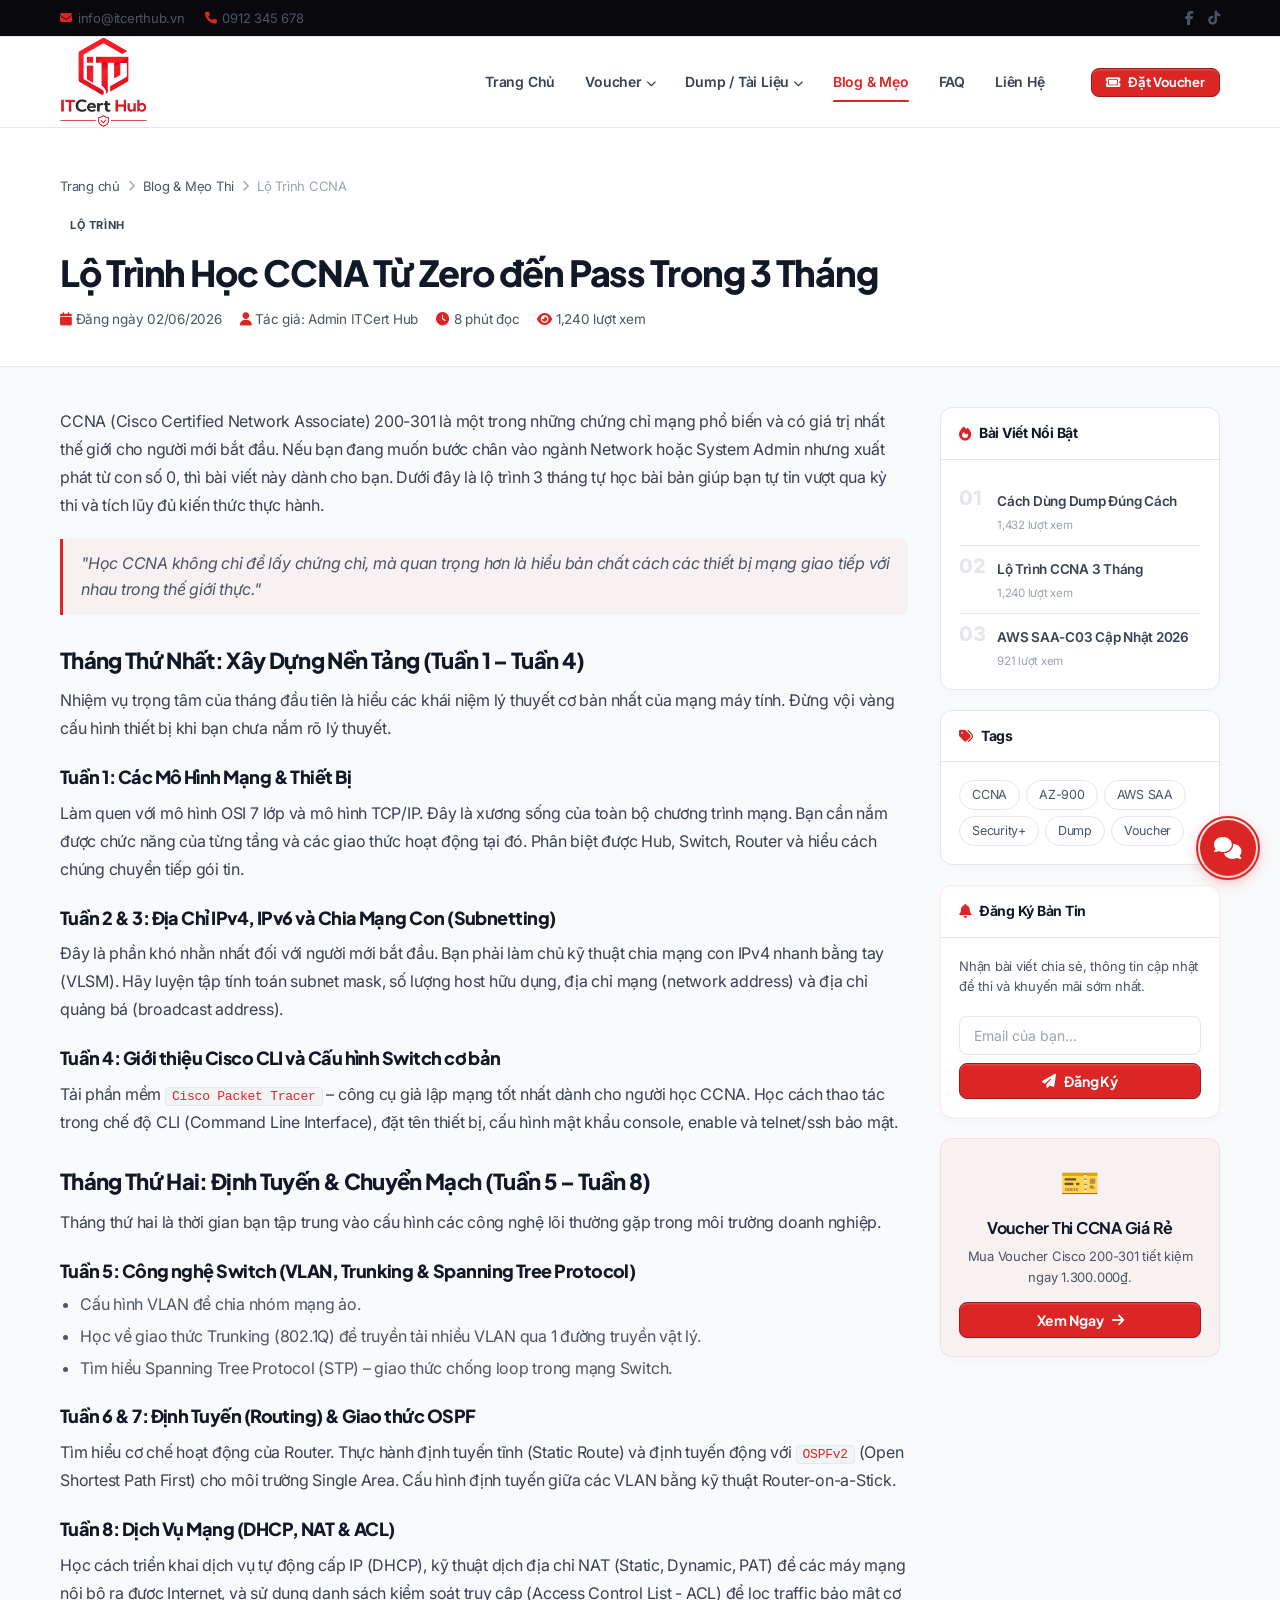
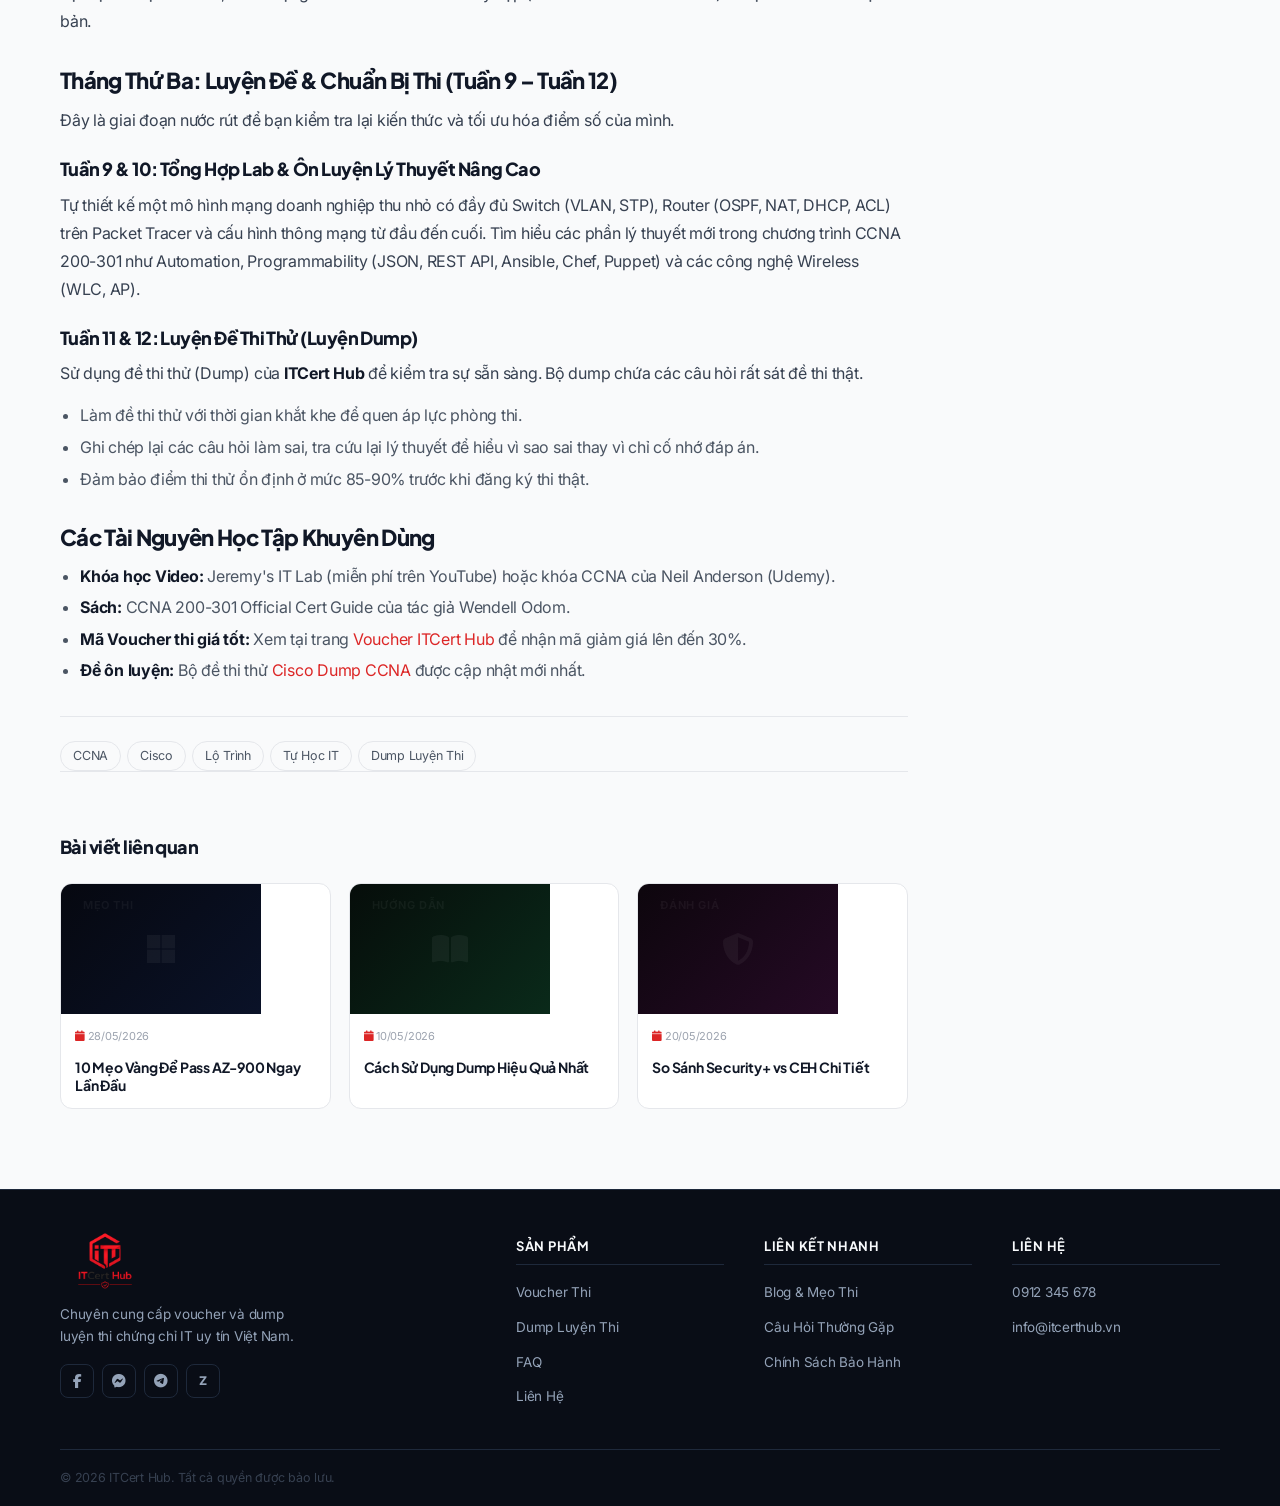
==== commit d89c08bc: "optimese reponsive ui mobile" ====
--- a/blog-post.html
+++ b/blog-post.html
@@ -84,19 +84,41 @@
     <a href="index.html" class="logo">
       <img src="assset/logo.png" alt="ITCert Hub Logo" />
     </a>
+
     <nav class="nav">
       <ul class="nav-list">
         <li><a href="index.html" class="nav-link">Trang Chủ</a></li>
-        <li><a href="voucher.html" class="nav-link">Voucher</a></li>
-        <li><a href="dump.html" class="nav-link">Dump / Tài Liệu</a></li>
+        <li class="has-dropdown">
+          <a href="voucher.html" class="nav-link">Voucher <i class="fas fa-chevron-down" style="font-size:10px;"></i></a>
+          <ul class="dropdown">
+            <li><a href="voucher.html#cisco"><span class="dd-icon"><i class="fas fa-network-wired"></i></span> Cisco</a></li>
+            <li><a href="voucher.html#microsoft"><span class="dd-icon"><i class="fab fa-microsoft"></i></span> Microsoft / Azure</a></li>
+            <li><a href="voucher.html#aws"><span class="dd-icon"><i class="fab fa-aws"></i></span> AWS</a></li>
+            <li><a href="voucher.html#comptia"><span class="dd-icon"><i class="fas fa-shield-alt"></i></span> CompTIA</a></li>
+            <li><a href="voucher.html#security"><span class="dd-icon"><i class="fas fa-user-secret"></i></span> CyberSecurity</a></li>
+            <li><a href="voucher.html"><span class="dd-icon"><i class="fas fa-ticket"></i></span> Xem tất cả →</a></li>
+          </ul>
+        </li>
+        <li class="has-dropdown">
+          <a href="dump.html" class="nav-link">Dump / Tài Liệu <i class="fas fa-chevron-down" style="font-size:10px;"></i></a>
+          <ul class="dropdown">
+            <li><a href="dump.html#cisco"><span class="dd-icon"><i class="fas fa-network-wired"></i></span> Cisco Dumps</a></li>
+            <li><a href="dump.html#microsoft"><span class="dd-icon"><i class="fab fa-microsoft"></i></span> Microsoft Dumps</a></li>
+            <li><a href="dump.html#aws"><span class="dd-icon"><i class="fab fa-aws"></i></span> AWS Dumps</a></li>
+            <li><a href="dump.html"><span class="dd-icon"><i class="fas fa-book"></i></span> Xem tất cả →</a></li>
+          </ul>
+        </li>
         <li><a href="blog.html" class="nav-link active">Blog & Mẹo</a></li>
         <li><a href="faq.html" class="nav-link">FAQ</a></li>
         <li><a href="contact.html" class="nav-link">Liên Hệ</a></li>
       </ul>
     </nav>
+
     <div class="header-actions">
       <a href="contact.html" class="btn btn-primary btn-sm"><i class="fas fa-ticket"></i> Đặt Voucher</a>
-      <button class="hamburger" id="hamburger"><span></span><span></span><span></span></button>
+      <button class="hamburger" id="hamburger" aria-label="Menu">
+        <span></span><span></span><span></span>
+      </button>
     </div>
   </div>
 </header>
@@ -109,7 +131,9 @@
   <a href="blog.html"    class="nav-link">Blog & Mẹo</a>
   <a href="faq.html"     class="nav-link">FAQ</a>
   <a href="contact.html" class="nav-link">Liên Hệ</a>
-  <div style="margin-top:20px;"><a href="contact.html" class="btn btn-primary btn-full">Đặt Voucher Ngay</a></div>
+  <div style="margin-top:20px;">
+    <a href="contact.html" class="btn btn-primary btn-full"><i class="fas fa-ticket"></i> Đặt Voucher Ngay</a>
+  </div>
 </div>
 
 <!-- POST HEADER -->
--- a/css/base.css
+++ b/css/base.css
@@ -1,3 +1,5 @@
+@import url('https://fonts.googleapis.com/css2?family=Inter:wght@300;400;500;600;700;800&family=Plus+Jakarta+Sans:wght@300;400;500;600;700;800;900&display=swap');
+
 /* =============================================
    base.css – Variables, Reset, Typography
    Dùng ở: TẤT CẢ các trang (load đầu tiên)
@@ -6,28 +8,29 @@
 /* ---------- CSS Variables ---------- */
 :root {
   /* Brand Colors */
-  --red:          #e8000d;
-  --red-dark:     #b50009;
-  --red-light:    #ff3340;
-  --red-bg:       rgba(232, 0, 13, 0.05);
-  --red-border:   rgba(232, 0, 13, 0.15);
+  --red:          #dc2626; /* Sleek, professional crimson red */
+  --red-dark:     #991b1b;
+  --red-light:    #ef4444;
+  --red-bg:       rgba(220, 38, 38, 0.04);
+  --red-border:   rgba(220, 38, 38, 0.1);
 
   /* Light Backgrounds */
-  --bg-body:      #f8fafc;
+  --bg-body:      #f9fafb; /* Minimalist off-white background */
   --bg-section:   #ffffff;
   --bg-card:      #ffffff;
   --bg-input:     #ffffff;
-  --bg-hover:     #f1f5f9;
+  --bg-hover:     #f3f4f6;
+  --bg-hero:      radial-gradient(100% 100% at 50% 0%, rgba(220, 38, 38, 0.03) 0%, rgba(255, 255, 255, 0) 100%), #ffffff;
 
-  /* Dark Text for Light Mode */
-  --text-white:   #0f172a;
-  --text-main:    #334155;
-  --text-muted:   #64748b;
-  --text-dim:     #94a3b8;
+  /* Premium neutral text colors for high readability */
+  --text-white:   #111827; /* Deep charcoal for headings */
+  --text-main:    #374151; /* Clean slate-gray for body text */
+  --text-muted:   #4b5563;
+  --text-dim:     #9ca3af;
 
-  /* Light Mode Borders */
-  --border:       #e2e8f0;
-  --border-light: #f1f5f9;
+  /* Sophisticated borders */
+  --border:       #e5e7eb;
+  --border-light: #f3f4f6;
 
   /* Spacing */
   --gap-xs:  8px;
@@ -42,11 +45,13 @@
   --r-lg:  12px;
   --r-xl:  20px;
 
-  /* Font */
-  --font: 'Arial', -apple-system, BlinkMacSystemFont, 'Segoe UI', sans-serif;
+  /* Font Stack (Plus Jakarta Sans & Inter) */
+  --font-heading: 'Plus Jakarta Sans', -apple-system, BlinkMacSystemFont, 'Segoe UI', sans-serif;
+  --font-body: 'Inter', -apple-system, BlinkMacSystemFont, 'Segoe UI', sans-serif;
+  --font: var(--font-body);
 
   /* Transitions */
-  --ease: all 0.22s ease;
+  --ease: all 0.22s cubic-bezier(0.4, 0, 0.2, 1);
 }
 
 /* ---------- Reset ---------- */
@@ -58,15 +63,15 @@
 
 html {
   scroll-behavior: smooth;
-  font-size: 15px;
+  font-size: 16px;
 }
 
 body {
   font-family: var(--font);
   background: var(--bg-body);
   color: var(--text-main);
-  line-height: 1.65;
-  -webkit-font-smoothing: antialiased;
+  line-height: 1.6;
+  letter-spacing: -0.015em;
   overflow-x: hidden;
 }
 
@@ -95,19 +100,25 @@
 
 /* ---------- Typography ---------- */
 h1, h2, h3, h4, h5 {
-  font-weight: 700;
+  font-family: var(--font-heading);
+  font-weight: 800; /* Heavier weight for premium modern feel */
   line-height: 1.25;
   color: var(--text-white);
+  letter-spacing: -0.03em; /* Tight letter spacing for geometric feel */
+  text-rendering: optimizeLegibility;
 }
 
-h1 { font-size: clamp(26px, 4vw, 40px); }
-h2 { font-size: clamp(20px, 3vw, 30px); }
-h3 { font-size: clamp(16px, 2.5vw, 20px); }
-h4 { font-size: 16px; }
+h1 { font-size: clamp(28px, 4vw, 44px); }
+h2 { font-size: clamp(22px, 3vw, 32px); }
+h3 { font-size: clamp(17px, 2.5vw, 22px); }
+h4 { font-size: 16px; font-weight: 700; letter-spacing: -0.015em; }
 
-p { color: var(--text-main); }
+p {
+  color: var(--text-main);
+  font-family: var(--font-body);
+}
 
-strong { color: var(--text-white); font-weight: 600; }
+strong { color: var(--text-white); font-weight: 700; }
 
 /* ---------- Section Spacing ---------- */
 .section { padding: 60px 0; }
--- a/css/layout.css
+++ b/css/layout.css
@@ -31,7 +31,10 @@
   gap: 6px;
 }
 
-.topbar-left i { color: var(--red); font-size: 12px; }
+.topbar-left i {
+  color: var(--red);
+  font-size: 12px;
+}
 
 .topbar-right {
   display: flex;
@@ -44,7 +47,9 @@
   font-size: 14px;
 }
 
-.topbar-right a:hover { color: var(--red); }
+.topbar-right a:hover {
+  color: var(--red);
+}
 
 /* ===== HEADER ===== */
 .header {
@@ -60,13 +65,13 @@
 
 .header.scrolled {
   border-bottom-color: var(--red-border);
-  box-shadow: 0 2px 20px rgba(0,0,0,0.05);
+  box-shadow: 0 2px 20px rgba(0, 0, 0, 0.05);
 }
 
 .header-inner {
   display: flex;
   align-items: center;
-  height: 66px;
+  height: 90px;
   gap: 32px;
 }
 
@@ -74,18 +79,24 @@
 .logo {
   flex-shrink: 0;
   display: flex;
-  align-items: center;
+  align-items: flex-start;
+  height: 90px;
+  width: 88px;
+  overflow: hidden;
 }
 
 .logo img {
-  height: 110px;
+  height: 145px;
   width: auto;
-  margin-top: -20px;
-  margin-bottom: -20px;
+  margin-top: -24px;
+  margin-left: -29px;
+  max-width: none;
 }
 
 /* Nav */
-.nav { margin-left: auto; }
+.nav {
+  margin-left: auto;
+}
 
 .nav-list {
   display: flex;
@@ -95,27 +106,53 @@
 
 .nav-link {
   display: block;
-  padding: 8px 14px;
+  padding: 10px 14px;
   font-size: 14px;
-  font-weight: 500;
-  color: var(--text-muted);
-  border-radius: var(--r-md);
+  font-weight: 600;
+  font-family: var(--font-body);
+  letter-spacing: -0.015em;
+  color: var(--text-main);
   white-space: nowrap;
   position: relative;
+  transition: color 0.22s cubic-bezier(0.4, 0, 0.2, 1);
+}
+
+.nav-link::after {
+  content: '';
+  position: absolute;
+  bottom: 2px;
+  left: 14px;
+  right: 14px;
+  height: 2px;
+  background: var(--red);
+  border-radius: 2px;
+  transform: scaleX(0);
+  transition: transform 0.24s cubic-bezier(0.4, 0, 0.2, 1);
+  transform-origin: center;
 }
 
 .nav-link:hover {
-  color: var(--text-white);
-  background: var(--bg-hover);
+  color: var(--red);
+  background: transparent;
+}
+
+.nav-link:hover::after {
+  transform: scaleX(1);
 }
 
 .nav-link.active {
   color: var(--red);
-  background: var(--red-bg);
+  background: transparent;
+}
+
+.nav-link.active::after {
+  transform: scaleX(1);
 }
 
 /* Dropdown */
-.has-dropdown { position: relative; }
+.has-dropdown {
+  position: relative;
+}
 
 .dropdown {
   position: absolute;
@@ -130,7 +167,7 @@
   visibility: hidden;
   transform: translateY(-6px);
   transition: var(--ease);
-  box-shadow: 0 8px 32px rgba(0,0,0,0.08);
+  box-shadow: 0 8px 32px rgba(0, 0, 0, 0.08);
   z-index: 100;
 }
 
@@ -200,11 +237,13 @@
   display: none;
   position: fixed;
   inset: 0;
-  background: rgba(0,0,0,0.7);
+  background: rgba(0, 0, 0, 0.7);
   z-index: 150;
 }
 
-.nav-overlay.open { display: block; }
+.nav-overlay.open {
+  display: block;
+}
 
 /* Mobile Nav Panel */
 .nav-panel {
@@ -224,7 +263,9 @@
   gap: 4px;
 }
 
-.nav-panel.open { right: 0; }
+.nav-panel.open {
+  right: 0;
+}
 
 .nav-panel-close {
   align-self: flex-end;
@@ -244,17 +285,20 @@
   border-radius: 0;
 }
 
-.nav-panel .nav-link:hover { color: var(--red); background: none; }
+.nav-panel .nav-link:hover {
+  color: var(--red);
+  background: none;
+}
 
 /* ===== FOOTER ===== */
 .footer {
-  --border: #2a2a36;
-  --text-white: #f4f4f6;
-  --text-muted: #7a7a90;
-  --text-dim: #4a4a5a;
-  --red-bg: rgba(232, 0, 13, 0.08);
-
-  background: #09090d;
+  --border: #1e293b;
+  --text-white: #f8fafc;
+  --text-muted: #94a3b8;
+  --text-dim: #64748b;
+  --red-bg: rgba(220, 38, 38, 0.08);
+
+  background: #090d16;
   border-top: 1px solid var(--border);
   padding-top: 48px;
 }
@@ -326,7 +370,9 @@
   color: var(--text-muted);
 }
 
-.footer-col a:hover { color: var(--red); }
+.footer-col a:hover {
+  color: var(--red);
+}
 
 .footer-bottom {
   border-top: 1px solid var(--border);
@@ -379,8 +425,15 @@
 }
 
 @keyframes pulse-ring {
-  0% { transform: scale(0.9); opacity: 1; }
-  100% { transform: scale(1.3); opacity: 0; }
+  0% {
+    transform: scale(0.9);
+    opacity: 1;
+  }
+
+  100% {
+    transform: scale(1.3);
+    opacity: 0;
+  }
 }
 
 /* Chat Popup Window */
@@ -532,6 +585,7 @@
 .sc-zalo {
   border-left: 3px solid #0068ff;
 }
+
 .sc-zalo .sc-icon {
   background: #0068ff;
   font-size: 11px;
@@ -541,6 +595,7 @@
 .sc-messenger {
   border-left: 3px solid #00c6ff;
 }
+
 .sc-messenger i {
   background: linear-gradient(135deg, #00c6ff 0%, #0072ff 100%);
 }
@@ -548,6 +603,7 @@
 .sc-fanpage {
   border-left: 3px solid #1877f2;
 }
+
 .sc-fanpage i {
   background: #1877f2;
 }
@@ -555,6 +611,7 @@
 .sc-wa {
   border-left: 3px solid #25d366;
 }
+
 .sc-wa i {
   background: #25d366;
 }
@@ -603,7 +660,7 @@
   opacity: 0;
   pointer-events: none;
   transition: var(--ease);
-  box-shadow: 0 4px 16px rgba(232,0,13,0.4);
+  box-shadow: 0 4px 16px rgba(232, 0, 13, 0.4);
 }
 
 .back-to-top.show {
@@ -611,7 +668,10 @@
   pointer-events: auto;
 }
 
-.back-to-top:hover { background: var(--red-dark); transform: translateY(-2px); }
+.back-to-top:hover {
+  background: var(--red-dark);
+  transform: translateY(-2px);
+}
 
 /* ===== PAGE HERO (shared) ===== */
 .page-hero {
@@ -641,34 +701,141 @@
   margin-bottom: 14px;
 }
 
-.breadcrumb a { color: var(--text-muted); }
-.breadcrumb a:hover { color: var(--red); }
-.breadcrumb i { font-size: 11px; }
+.breadcrumb a {
+  color: var(--text-muted);
+}
+
+.breadcrumb a:hover {
+  color: var(--red);
+}
+
+.breadcrumb i {
+  font-size: 11px;
+}
 
 /* ===== RESPONSIVE ===== */
 @media (max-width: 1024px) {
-  .footer-grid { grid-template-columns: 1fr 1fr; }
+  .footer-grid {
+    grid-template-columns: 1fr 1fr;
+  }
 }
 
 @media (max-width: 768px) {
-  .topbar { display: none; }
-
-  .nav { display: none; }
-  .hamburger { display: flex; }
-
-  .header-inner { height: 58px; }
+  .topbar {
+    display: none;
+  }
+
+  .nav {
+    display: none;
+  }
+
+  .hamburger {
+    display: flex;
+  }
+
+  .header-inner {
+    height: 76px;
+  }
+
+  .logo {
+    height: 76px;
+    width: 74px;
+    align-items: flex-start;
+  }
   .logo img {
-    height: 80px;
-    margin-top: -18px;
-    margin-bottom: -18px;
-  }
-
-  .footer-grid { grid-template-columns: 1fr 1fr; gap: 24px; }
-  .footer-bottom { flex-direction: column; gap: 6px; text-align: center; }
-
-  .social-float { display: none; }
+    height: 122px;
+    margin-top: -21px;
+    margin-left: -24px;
+  }
+
+  .footer-grid {
+    grid-template-columns: 1fr 1fr;
+    gap: 24px;
+  }
+
+  .footer-bottom {
+    flex-direction: column;
+    gap: 6px;
+    text-align: center;
+  }
+
+  .social-float {
+    display: none;
+  }
 }
 
 @media (max-width: 540px) {
-  .footer-grid { grid-template-columns: 1fr; }
-}
+  .footer-grid {
+    grid-template-columns: 1fr;
+  }
+}
+
+/* ===== CERT LOGO MARQUEE (Shared Component) ===== */
+.cert-marquee-wrap {
+  background: var(--bg-body);
+  border-top: 1px solid var(--border);
+  border-bottom: 1px solid var(--border);
+  padding: 24px 0;
+  overflow: hidden;
+}
+
+.cert-marquee-track {
+  display: flex;
+  gap: 0;
+  width: max-content;
+  animation: marquee-scroll 35s linear infinite;
+}
+
+.cert-marquee-track:hover {
+  animation-play-state: paused;
+}
+
+.cert-marquee-wrap .track-a,
+.cert-marquee-wrap .track-b {
+  display: flex;
+  gap: 0;
+  flex-shrink: 0;
+}
+
+.cert-logo-item {
+  display: flex;
+  align-items: center;
+  justify-content: center;
+  padding: 6px 30px;
+  border-right: 1px solid var(--border);
+  flex-shrink: 0;
+  transition: transform 0.22s cubic-bezier(0.16, 1, 0.3, 1);
+}
+
+.cert-logo-item:hover {
+  transform: translateY(-2px);
+}
+
+.cert-logo-item img {
+  height: 60px;
+  width: auto;
+  object-fit: contain;
+  filter: brightness(1.1) contrast(1.02);
+  transition: filter 0.22s ease, transform 0.22s ease;
+}
+
+.cert-logo-item:hover img {
+  filter: brightness(1.25) contrast(1.05);
+}
+
+@keyframes marquee-scroll {
+  0%   { transform: translateX(0); }
+  100% { transform: translateX(-50%); }
+}
+
+@media (max-width: 768px) {
+  .cert-marquee-wrap {
+    padding: 16px 0;
+  }
+  .cert-logo-item {
+    padding: 6px 20px;
+  }
+  .cert-logo-item img {
+    height: 44px;
+  }
+}
--- a/css/components.css
+++ b/css/components.css
@@ -59,28 +59,32 @@
   gap: 8px;
   padding: 10px 20px;
   font-size: 14px;
-  font-weight: 600;
+  font-weight: 700;
   border-radius: var(--r-md);
   border: 1px solid transparent;
   cursor: pointer;
   transition: var(--ease);
   white-space: nowrap;
-  font-family: var(--font);
+  font-family: var(--font-heading);
+  letter-spacing: -0.01em;
   line-height: 1;
 }
 
 /* Primary – đỏ đặc */
 .btn-primary {
-  background: linear-gradient(135deg, #ff1a26 0%, #e8000d 100%);
+  background: var(--red);
   color: #fff;
-  border-color: var(--red);
-  box-shadow: 0 2px 8px rgba(232, 0, 13, 0.12);
+  border-color: var(--red-dark);
+  box-shadow: inset 0 1.5px 0 rgba(255, 255, 255, 0.15), 0 1px 2px rgba(0, 0, 0, 0.05);
 }
 .btn-primary:hover {
-  background: linear-gradient(135deg, #e8000d 0%, #b50009 100%);
+  background: var(--red-dark);
   border-color: var(--red-dark);
-  transform: translateY(-1.5px);
-  box-shadow: 0 4px 14px rgba(232, 0, 13, 0.22);
+  transform: translateY(-1px);
+  box-shadow: inset 0 1.5px 0 rgba(255, 255, 255, 0.1), 0 4px 12px rgba(220, 38, 38, 0.15);
+}
+.btn-primary:active {
+  transform: translateY(0);
 }
 
 /* Outline – viền đỏ */
@@ -88,22 +92,32 @@
   background: transparent;
   color: var(--red);
   border-color: var(--red-border);
+  box-shadow: 0 1px 2px rgba(0, 0, 0, 0.02);
 }
 .btn-outline:hover {
   background: var(--red-bg);
   border-color: var(--red);
+  transform: translateY(-1px);
+}
+.btn-outline:active {
+  transform: translateY(0);
 }
 
 /* Ghost – viền xám */
 .btn-ghost {
   background: transparent;
-  color: var(--text-muted);
+  color: var(--text-main);
   border-color: var(--border);
+  box-shadow: 0 1px 2px rgba(0, 0, 0, 0.02);
 }
 .btn-ghost:hover {
   background: var(--bg-hover);
   color: var(--text-white);
-  border-color: var(--border-light);
+  border-color: var(--border);
+  transform: translateY(-1px);
+}
+.btn-ghost:active {
+  transform: translateY(0);
 }
 
 /* Messenger */
@@ -231,13 +245,16 @@
   background: var(--bg-card);
   border: 1px solid var(--border);
   border-radius: var(--r-lg);
-  transition: var(--ease);
+  box-shadow: 0 1px 3px rgba(0, 0, 0, 0.01), 0 1px 2px rgba(0, 0, 0, 0.02);
+  transition: transform 0.24s cubic-bezier(0.16, 1, 0.3, 1),
+              box-shadow 0.24s cubic-bezier(0.16, 1, 0.3, 1),
+              border-color 0.24s cubic-bezier(0.16, 1, 0.3, 1);
 }
 
 .card:hover {
-  border-color: var(--border-light);
-  transform: translateY(-2px);
-  box-shadow: 0 6px 24px rgba(0,0,0,0.06);
+  border-color: var(--border);
+  transform: translateY(-4px);
+  box-shadow: 0 12px 30px -10px rgba(0, 0, 0, 0.06), 0 8px 16px -8px rgba(0, 0, 0, 0.04);
 }
 
 /* ===== SEARCH BOX ===== */
@@ -414,5 +431,19 @@
 @media (max-width: 768px) {
   .form-row { grid-template-columns: 1fr; }
   .contact-strip-inner { flex-direction: column; align-items: flex-start; }
-  .filter-bar { flex-direction: column; align-items: flex-start; }
-}
+  .filter-bar { flex-direction: column; align-items: flex-start; gap: 12px; }
+  .filter-tabs {
+    overflow-x: auto;
+    white-space: nowrap;
+    width: 100%;
+    scrollbar-width: none;
+    -ms-overflow-style: none;
+    padding-bottom: 4px;
+  }
+  .filter-tabs::-webkit-scrollbar {
+    display: none;
+  }
+  .filter-tab {
+    flex-shrink: 0;
+  }
+}
--- a/css/blog.css
+++ b/css/blog.css
@@ -4,7 +4,7 @@
 
 /* ===== BLOG LIST PAGE ===== */
 .blog-hero {
-  background: linear-gradient(135deg, #fff5f5 0%, #f0f4f8 100%);
+  background: var(--bg-hero);
   border-bottom: 1px solid var(--border);
   padding: 40px 0 28px;
 }
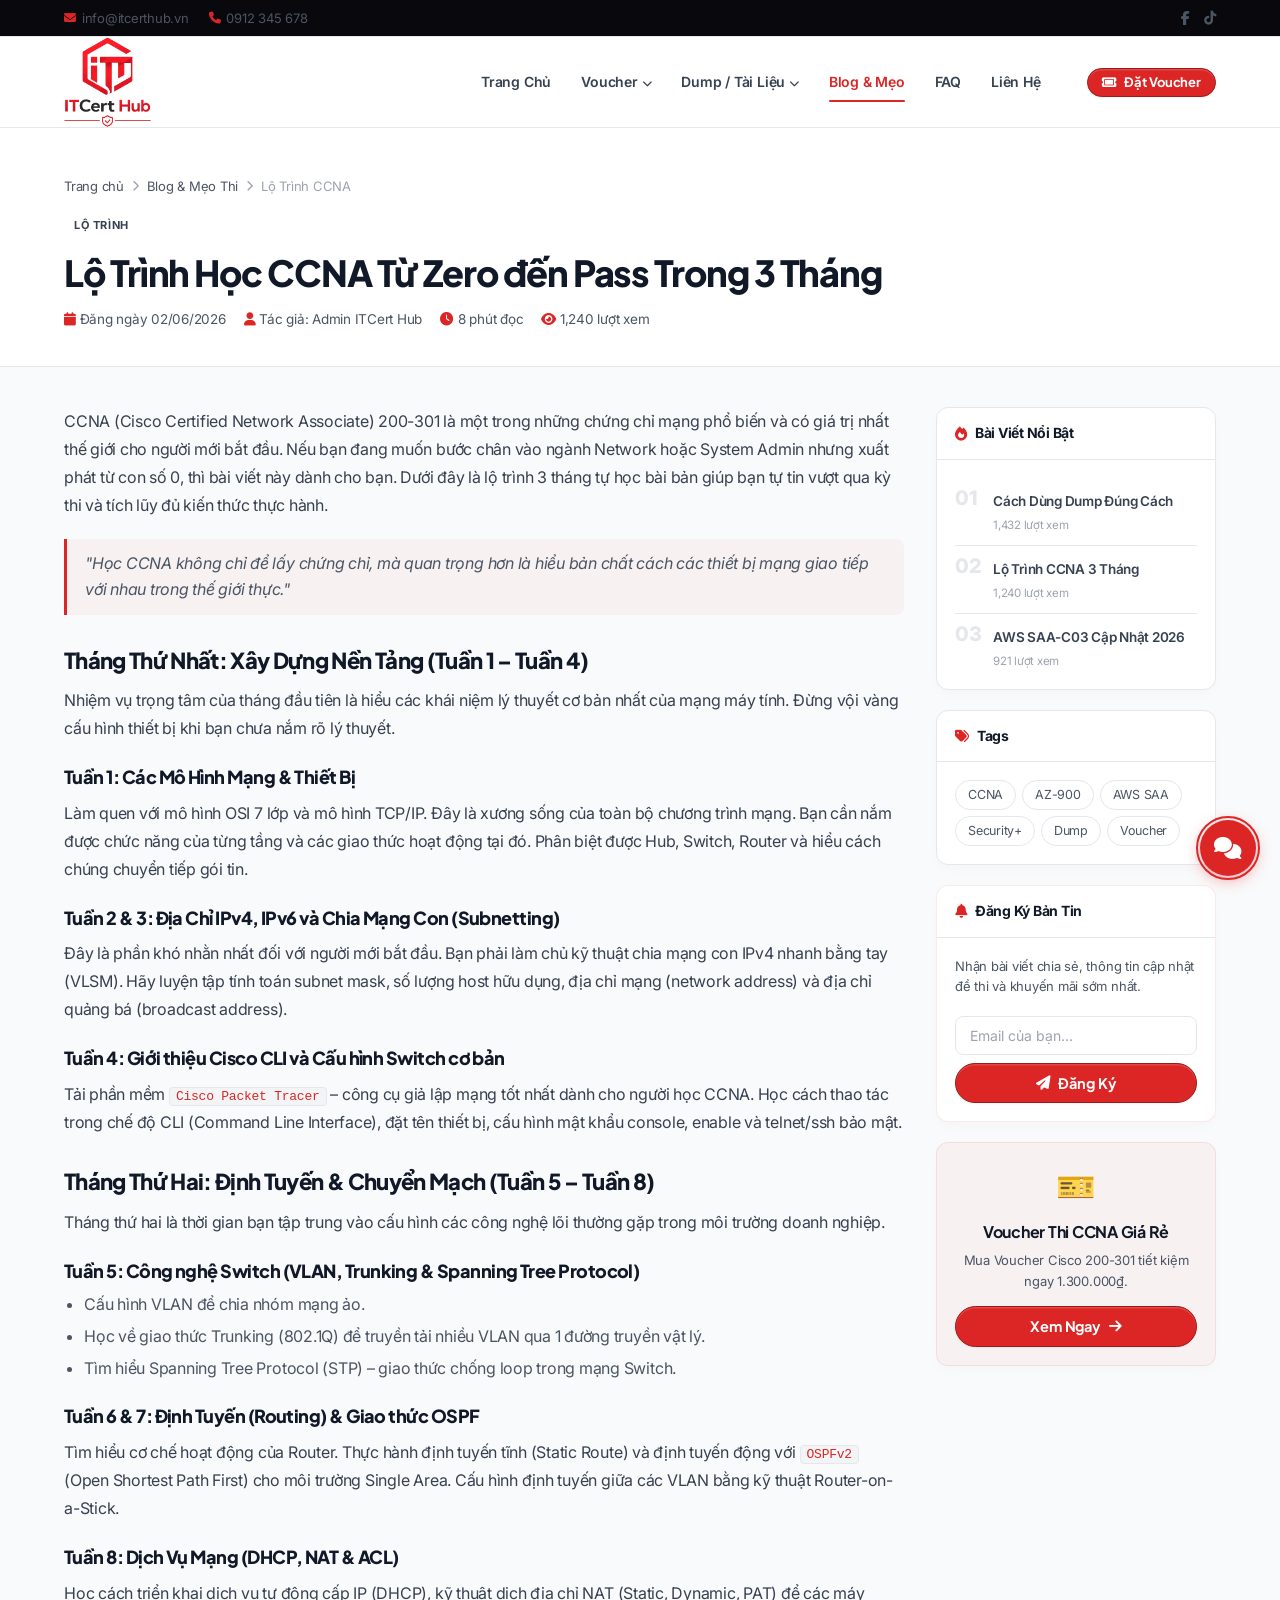
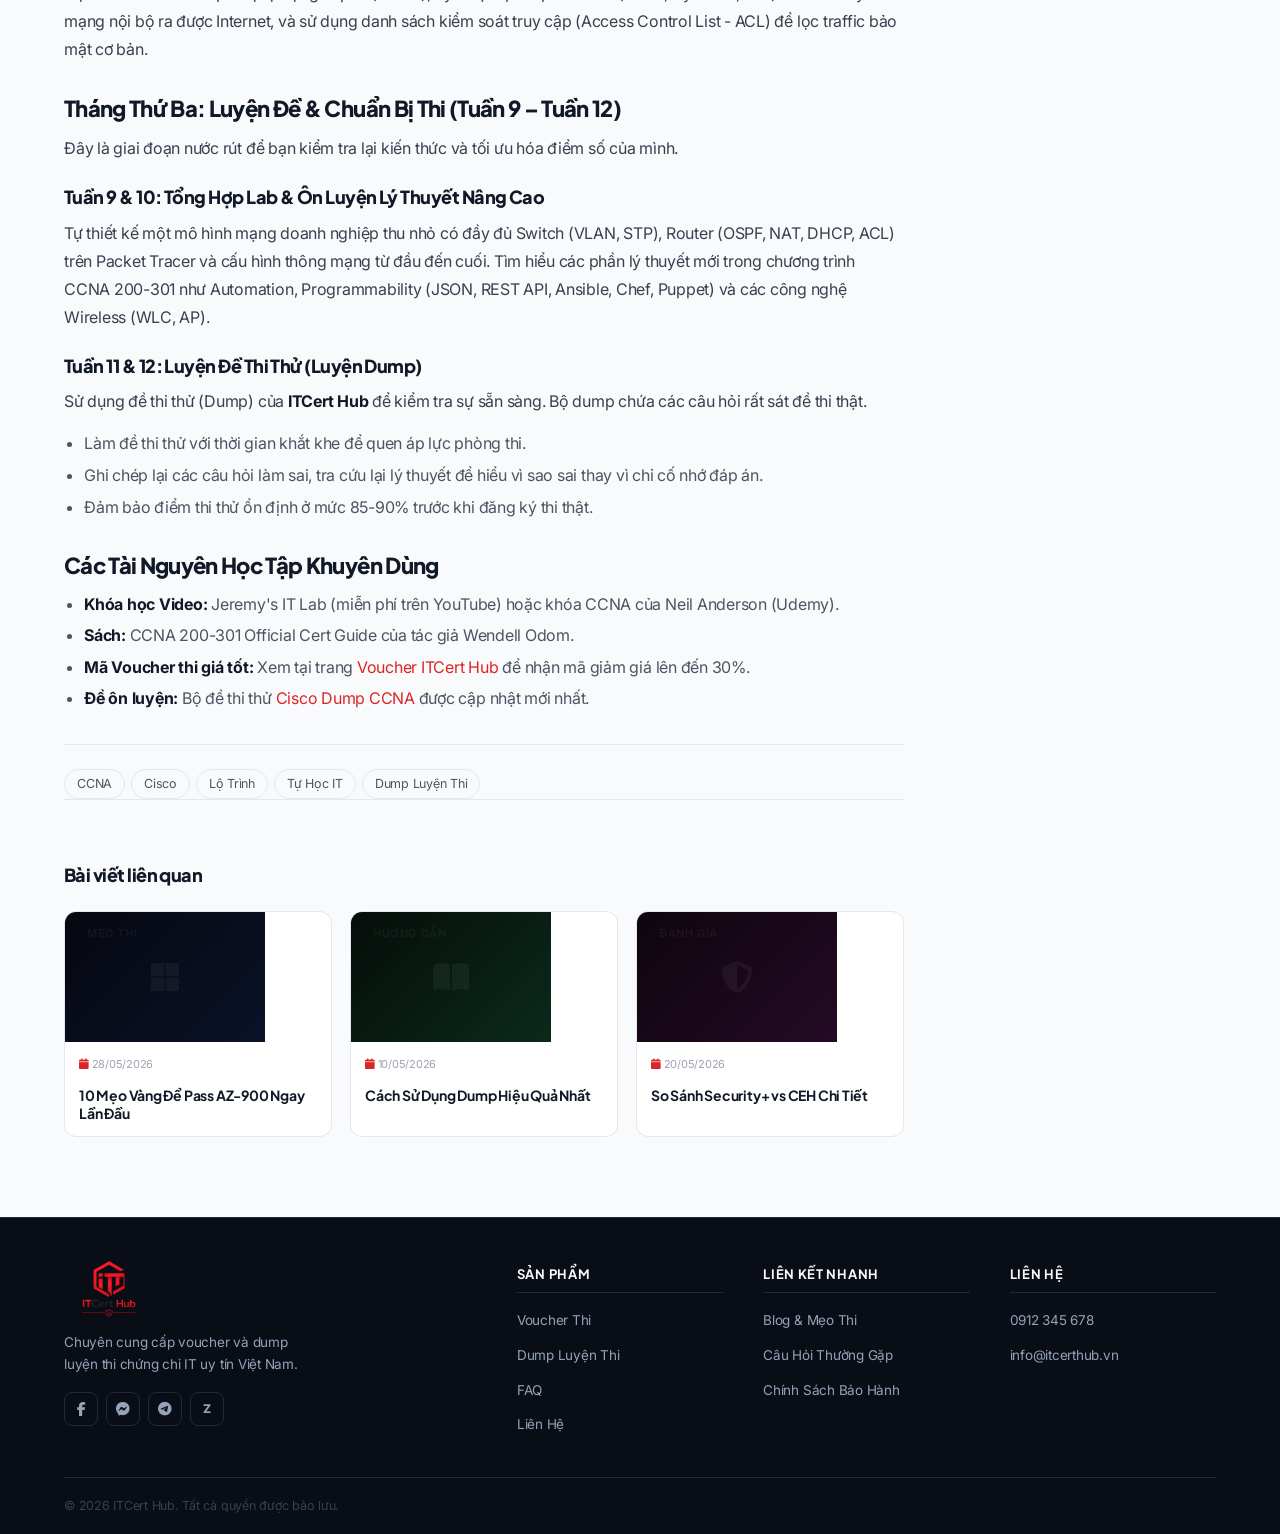
==== commit 0e1f03a2: ".oke" ====
--- a/blog-post.html
+++ b/blog-post.html
@@ -91,10 +91,10 @@
         <li class="has-dropdown">
           <a href="voucher.html" class="nav-link">Voucher <i class="fas fa-chevron-down" style="font-size:10px;"></i></a>
           <ul class="dropdown">
-            <li><a href="voucher.html#cisco"><span class="dd-icon"><i class="fas fa-network-wired"></i></span> Cisco</a></li>
-            <li><a href="voucher.html#microsoft"><span class="dd-icon"><i class="fab fa-microsoft"></i></span> Microsoft / Azure</a></li>
-            <li><a href="voucher.html#aws"><span class="dd-icon"><i class="fab fa-aws"></i></span> AWS</a></li>
-            <li><a href="voucher.html#comptia"><span class="dd-icon"><i class="fas fa-shield-alt"></i></span> CompTIA</a></li>
+            <li><a href="voucher.html#cisco"><span class="dd-icon"><img src="https://upload.wikimedia.org/wikipedia/commons/0/08/Cisco_logo_blue_2016.svg" alt="Cisco"></span> Cisco</a></li>
+            <li><a href="voucher.html#microsoft"><span class="dd-icon"><img src="https://upload.wikimedia.org/wikipedia/commons/2/25/Microsoft_icon.svg" alt="Microsoft"></span> Microsoft / Azure</a></li>
+            <li><a href="voucher.html#aws"><span class="dd-icon"><img src="https://upload.wikimedia.org/wikipedia/commons/9/93/Amazon_Web_Services_Logo.svg" alt="AWS"></span> AWS</a></li>
+            <li><a href="voucher.html#comptia"><span class="dd-icon"><img src="https://upload.wikimedia.org/wikipedia/commons/e/ed/CompTIA_logo.svg" alt="CompTIA"></span> CompTIA</a></li>
             <li><a href="voucher.html#security"><span class="dd-icon"><i class="fas fa-user-secret"></i></span> CyberSecurity</a></li>
             <li><a href="voucher.html"><span class="dd-icon"><i class="fas fa-ticket"></i></span> Xem tất cả →</a></li>
           </ul>
@@ -102,9 +102,9 @@
         <li class="has-dropdown">
           <a href="dump.html" class="nav-link">Dump / Tài Liệu <i class="fas fa-chevron-down" style="font-size:10px;"></i></a>
           <ul class="dropdown">
-            <li><a href="dump.html#cisco"><span class="dd-icon"><i class="fas fa-network-wired"></i></span> Cisco Dumps</a></li>
-            <li><a href="dump.html#microsoft"><span class="dd-icon"><i class="fab fa-microsoft"></i></span> Microsoft Dumps</a></li>
-            <li><a href="dump.html#aws"><span class="dd-icon"><i class="fab fa-aws"></i></span> AWS Dumps</a></li>
+            <li><a href="dump.html#cisco"><span class="dd-icon"><img src="https://upload.wikimedia.org/wikipedia/commons/0/08/Cisco_logo_blue_2016.svg" alt="Cisco"></span> Cisco Dumps</a></li>
+            <li><a href="dump.html#microsoft"><span class="dd-icon"><img src="https://upload.wikimedia.org/wikipedia/commons/2/25/Microsoft_icon.svg" alt="Microsoft"></span> Microsoft Dumps</a></li>
+            <li><a href="dump.html#aws"><span class="dd-icon"><img src="https://upload.wikimedia.org/wikipedia/commons/9/93/Amazon_Web_Services_Logo.svg" alt="AWS"></span> AWS Dumps</a></li>
             <li><a href="dump.html"><span class="dd-icon"><i class="fas fa-book"></i></span> Xem tất cả →</a></li>
           </ul>
         </li>
--- a/css/base.css
+++ b/css/base.css
@@ -95,7 +95,19 @@
 .container {
   max-width: 1200px;
   margin: 0 auto;
-  padding: 0 20px;
+  padding: 0 24px;
+}
+
+@media (max-width: 768px) {
+  .container {
+    padding: 0 16px;
+  }
+}
+
+@media (max-width: 400px) {
+  .container {
+    padding: 0 12px;
+  }
 }
 
 /* ---------- Typography ---------- */
--- a/css/layout.css
+++ b/css/layout.css
@@ -195,14 +195,62 @@
 .dropdown .dd-icon {
   width: 24px;
   height: 24px;
-  background: var(--red-bg);
-  border-radius: var(--r-sm);
+  border-radius: 6px;
   display: flex;
   align-items: center;
   justify-content: center;
   font-size: 11px;
-  color: var(--red);
   flex-shrink: 0;
+  transition: var(--ease);
+}
+.dropdown .dd-icon img {
+  width: 14px;
+  height: 14px;
+  object-fit: contain;
+}
+
+/* Custom brand colors for dropdown icons based on href targets */
+.dropdown a[href*="cisco"] .dd-icon {
+  background: rgba(28, 163, 232, 0.08);
+  color: #1ca3e8;
+  border: 1px solid rgba(28, 163, 232, 0.15);
+}
+.dropdown a[href*="microsoft"] .dd-icon {
+  background: rgba(0, 120, 212, 0.08);
+  color: #0078d4;
+  border: 1px solid rgba(0, 120, 212, 0.15);
+}
+.dropdown a[href*="aws"] .dd-icon {
+  background: rgba(255, 153, 0, 0.08);
+  color: #ff9900;
+  border: 1px solid rgba(255, 153, 0, 0.15);
+}
+.dropdown a[href*="comptia"] .dd-icon {
+  background: var(--red-bg);
+  color: var(--red);
+  border: 1px solid var(--red-border);
+}
+.dropdown a[href*="security"] .dd-icon {
+  background: rgba(156, 39, 176, 0.08);
+  color: #9c27b0;
+  border: 1px solid rgba(156, 39, 176, 0.15);
+}
+/* "Xem tất cả" in Voucher dropdown */
+.dropdown a[href="voucher.html"] .dd-icon {
+  background: var(--red-bg);
+  color: var(--red);
+  border: 1px solid var(--red-border);
+}
+/* "Xem tất cả" in Dump dropdown */
+.dropdown a[href="dump.html"] .dd-icon {
+  background: var(--red-bg);
+  color: var(--red);
+  border: 1px solid var(--red-border);
+}
+
+/* Micro-animation: scale icon on item hover */
+.dropdown li a:hover .dd-icon {
+  transform: scale(1.08);
 }
 
 /* Header right actions */
@@ -729,23 +777,34 @@
     display: none;
   }
 
+  .header-actions {
+    margin-left: auto;
+  }
+
   .hamburger {
     display: flex;
+    background: var(--bg-card);
+    box-shadow: 0 1px 2px rgba(0,0,0,0.02);
   }
 
   .header-inner {
-    height: 76px;
+    height: 64px;
+    gap: 16px;
   }
 
   .logo {
-    height: 76px;
-    width: 74px;
+    height: 50px;
+    width: 50px;
     align-items: flex-start;
+    overflow: hidden;
   }
   .logo img {
-    height: 122px;
-    margin-top: -21px;
-    margin-left: -24px;
+    height: 80px;
+    width: auto;
+    max-width: none;
+    margin-top: -13px;
+    margin-left: -16px;
+    object-fit: fill;
   }
 
   .footer-grid {
@@ -761,6 +820,14 @@
 
   .social-float {
     display: none;
+  }
+
+  .support-trigger {
+    width: 48px;
+    height: 48px;
+    font-size: 18px;
+    bottom: 20px;
+    right: 20px;
   }
 }
 
--- a/css/components.css
+++ b/css/components.css
@@ -51,16 +51,27 @@
   margin: 48px 0;
 }
 
+/* ===== VENDOR LOGO INLINE ===== */
+.vendor-logo-inline {
+  height: 18px;
+  width: auto;
+  object-fit: contain;
+  vertical-align: middle;
+  margin-right: 6px;
+  position: relative;
+  top: -1px;
+}
+
 /* ===== BUTTONS ===== */
 .btn {
   display: inline-flex;
   align-items: center;
   justify-content: center;
   gap: 8px;
-  padding: 10px 20px;
-  font-size: 14px;
+  padding: 12px 24px;
+  font-size: 14.5px;
   font-weight: 700;
-  border-radius: var(--r-md);
+  border-radius: 100px; /* Modern Pill Shape */
   border: 1px solid transparent;
   cursor: pointer;
   transition: var(--ease);
@@ -276,7 +287,10 @@
   transition: var(--ease);
 }
 
-.search-box input:focus { border-color: var(--red); }
+.search-box input:focus {
+  border-color: var(--red);
+  box-shadow: 0 0 0 3px rgba(220, 38, 38, 0.08);
+}
 .search-box input::placeholder { color: var(--text-dim); }
 
 .search-box i {
@@ -447,3 +461,9 @@
     flex-shrink: 0;
   }
 }
+
+@media (max-width: 400px) {
+  .btn { padding: 10px 18px; font-size: 13.5px; }
+  .sec-title { font-size: 20px; }
+  .sec-desc { font-size: 13.5px; }
+}
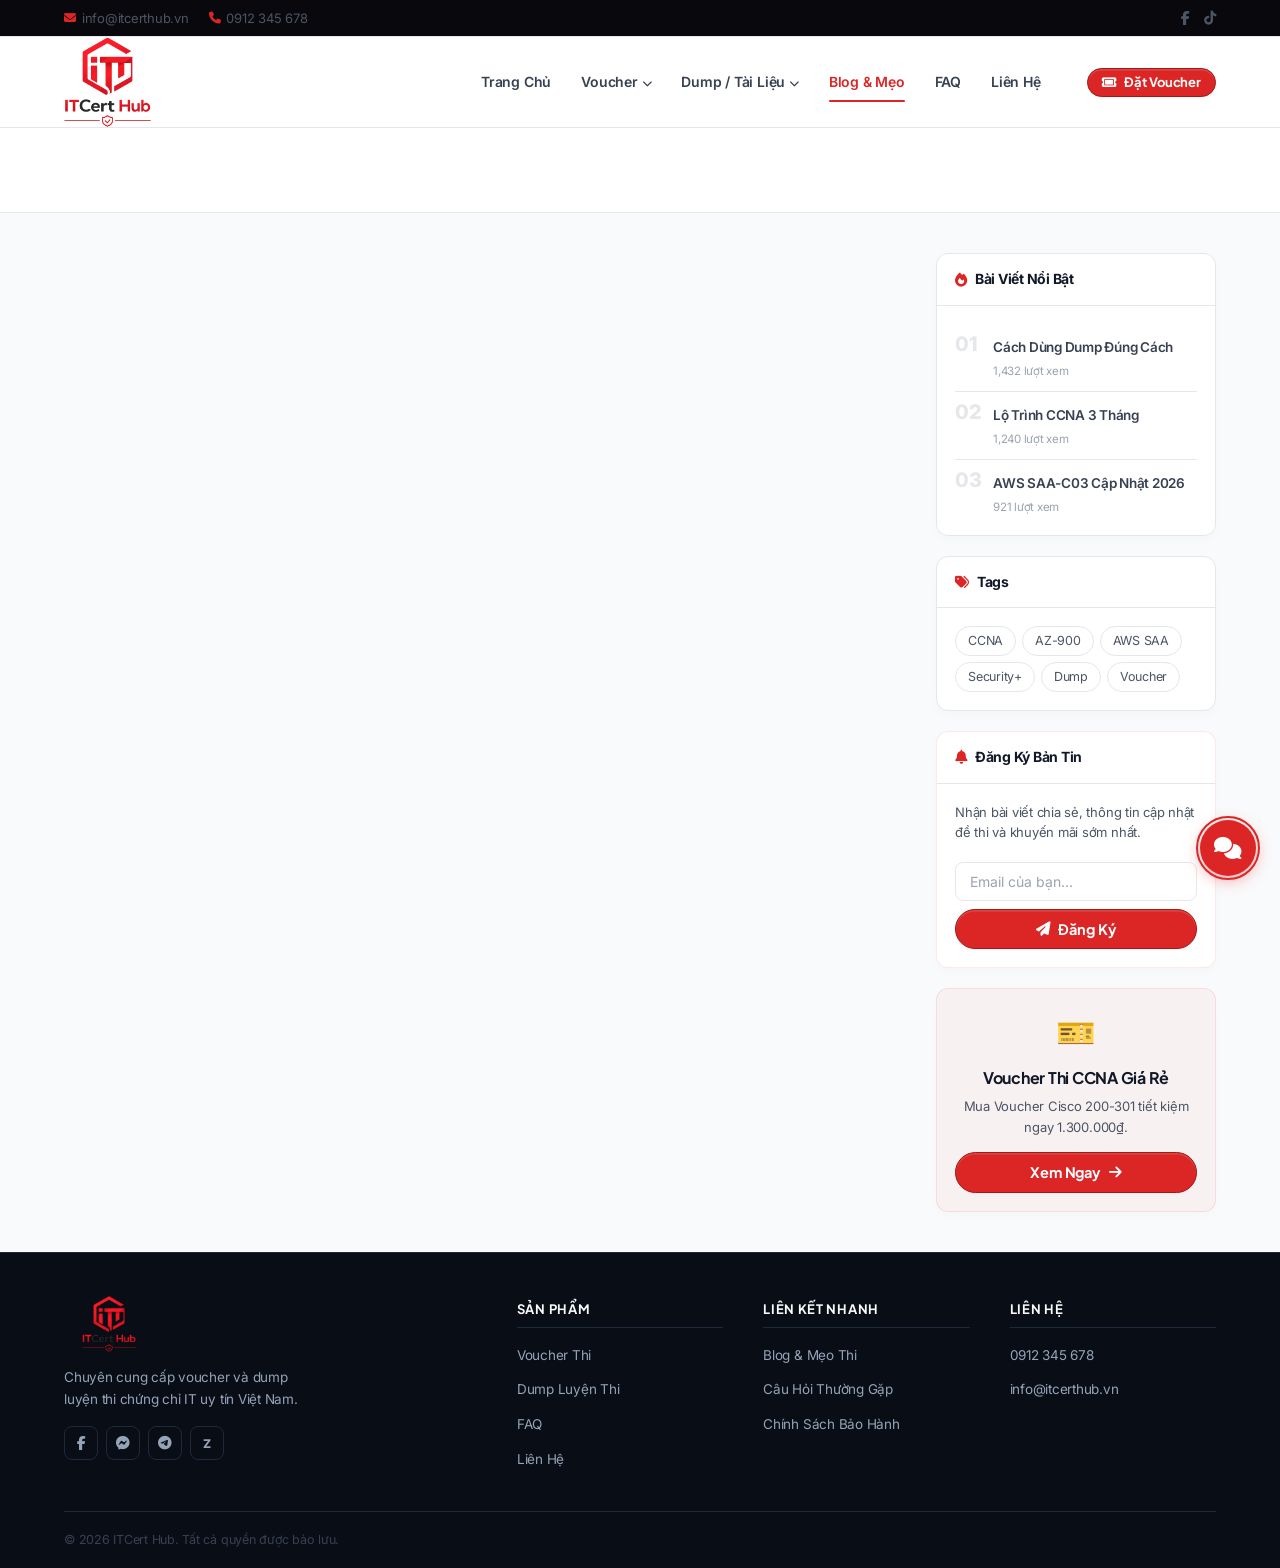
==== commit 25130f05: "archirteucte" ====
--- a/blog-post.html
+++ b/blog-post.html
@@ -5,11 +5,11 @@
   <meta name="viewport" content="width=device-width, initial-scale=1.0" />
   <title>Lộ Trình Học CCNA Từ Zero đến Pass Trong 3 Tháng | ITCert Hub</title>
   <meta name="description" content="Hướng dẫn chi tiết lộ trình tự học chứng chỉ Cisco CCNA 200-301 từ cơ bản đến nâng cao trong vòng 90 ngày. Các tài nguyên miễn phí, mẹo thi và giải pháp luyện dump hiệu quả." />
-  <link rel="icon" href="assset/logo.png" />
-  <link rel="stylesheet" href="css/base.css" />
-  <link rel="stylesheet" href="css/layout.css" />
-  <link rel="stylesheet" href="css/components.css" />
-  <link rel="stylesheet" href="css/blog.css" />
+  <link rel="icon" href="assets/images/logo.png" />
+  <link rel="stylesheet" href="assets/css/base.css" />
+  <link rel="stylesheet" href="assets/css/layout.css" />
+  <link rel="stylesheet" href="assets/css/components.css" />
+  <link rel="stylesheet" href="assets/css/blog.css" />
   <link rel="stylesheet" href="https://cdnjs.cloudflare.com/ajax/libs/font-awesome/6.5.0/css/all.min.css" />
 </head>
 <body>
@@ -82,7 +82,7 @@
 <header class="header" id="header">
   <div class="container header-inner">
     <a href="index.html" class="logo">
-      <img src="assset/logo.png" alt="ITCert Hub Logo" />
+      <img src="assets/images/logo.png" alt="ITCert Hub Logo" />
     </a>
 
     <nav class="nav">
@@ -137,23 +137,7 @@
 </div>
 
 <!-- POST HEADER -->
-<div class="post-header">
-  <div class="container">
-    <nav class="breadcrumb">
-      <a href="index.html">Trang chủ</a>
-      <i class="fas fa-chevron-right"></i>
-      <a href="blog.html">Blog & Mẹo Thi</a>
-      <i class="fas fa-chevron-right"></i>
-      <span>Lộ Trình CCNA</span>
-    </nav>
-    <span class="post-cat-tag cat-guide" style="position:static;display:inline-block;margin-bottom:12px;">Lộ Trình</span>
-    <h1>Lộ Trình Học CCNA Từ Zero đến Pass Trong 3 Tháng</h1>
-    <div class="post-header-meta">
-      <span><i class="fas fa-calendar"></i> Đăng ngày 02/06/2026</span>
-      <span><i class="fas fa-user"></i> Tác giả: Admin ITCert Hub</span>
-      <span><i class="fas fa-clock"></i> 8 phút đọc</span>
-      <span><i class="fas fa-eye"></i> 1,240 lượt xem</span>
-    </div>
+<div class="post-header" id="blog-post-header"></div>
   </div>
 </div>
 
@@ -162,119 +146,7 @@
   <div class="post-content-wrap">
     
     <!-- Main Article -->
-    <article class="post-content">
-      <p>CCNA (Cisco Certified Network Associate) 200-301 là một trong những chứng chỉ mạng phổ biến và có giá trị nhất thế giới cho người mới bắt đầu. Nếu bạn đang muốn bước chân vào ngành Network hoặc System Admin nhưng xuất phát từ con số 0, thì bài viết này dành cho bạn. Dưới đây là lộ trình 3 tháng tự học bài bản giúp bạn tự tin vượt qua kỳ thi và tích lũy đủ kiến thức thực hành.</p>
-
-      <blockquote>
-        "Học CCNA không chỉ để lấy chứng chỉ, mà quan trọng hơn là hiểu bản chất cách các thiết bị mạng giao tiếp với nhau trong thế giới thực."
-      </blockquote>
-
-      <h2>Tháng Thứ Nhất: Xây Dựng Nền Tảng (Tuần 1 – Tuần 4)</h2>
-      <p>Nhiệm vụ trọng tâm của tháng đầu tiên là hiểu các khái niệm lý thuyết cơ bản nhất của mạng máy tính. Đừng vội vàng cấu hình thiết bị khi bạn chưa nắm rõ lý thuyết.</p>
-      
-      <h3>Tuần 1: Các Mô Hình Mạng & Thiết Bị</h3>
-      <p>Làm quen với mô hình OSI 7 lớp và mô hình TCP/IP. Đây là xương sống của toàn bộ chương trình mạng. Bạn cần nắm được chức năng của từng tầng và các giao thức hoạt động tại đó. Phân biệt được Hub, Switch, Router và hiểu cách chúng chuyển tiếp gói tin.</p>
-      
-      <h3>Tuần 2 & 3: Địa Chỉ IPv4, IPv6 và Chia Mạng Con (Subnetting)</h3>
-      <p>Đây là phần khó nhằn nhất đối với người mới bắt đầu. Bạn phải làm chủ kỹ thuật chia mạng con IPv4 nhanh bằng tay (VLSM). Hãy luyện tập tính toán subnet mask, số lượng host hữu dụng, địa chỉ mạng (network address) và địa chỉ quảng bá (broadcast address).</p>
-      
-      <h3>Tuần 4: Giới thiệu Cisco CLI và Cấu hình Switch cơ bản</h3>
-      <p>Tải phần mềm <code>Cisco Packet Tracer</code> – công cụ giả lập mạng tốt nhất dành cho người học CCNA. Học cách thao tác trong chế độ CLI (Command Line Interface), đặt tên thiết bị, cấu hình mật khẩu console, enable và telnet/ssh bảo mật.</p>
-
-      <h2>Tháng Thứ Hai: Định Tuyến & Chuyển Mạch (Tuần 5 – Tuần 8)</h2>
-      <p>Tháng thứ hai là thời gian bạn tập trung vào cấu hình các công nghệ lõi thường gặp trong môi trường doanh nghiệp.</p>
-
-      <h3>Tuần 5: Công nghệ Switch (VLAN, Trunking & Spanning Tree Protocol)</h3>
-      <ul>
-        <li>Cấu hình VLAN để chia nhóm mạng ảo.</li>
-        <li>Học về giao thức Trunking (802.1Q) để truyền tải nhiều VLAN qua 1 đường truyền vật lý.</li>
-        <li>Tìm hiểu Spanning Tree Protocol (STP) – giao thức chống loop trong mạng Switch.</li>
-      </ul>
-
-      <h3>Tuần 6 & 7: Định Tuyến (Routing) & Giao thức OSPF</h3>
-      <p>Tìm hiểu cơ chế hoạt động của Router. Thực hành định tuyến tĩnh (Static Route) và định tuyến động với <code>OSPFv2</code> (Open Shortest Path First) cho môi trường Single Area. Cấu hình định tuyến giữa các VLAN bằng kỹ thuật Router-on-a-Stick.</p>
-
-      <h3>Tuần 8: Dịch Vụ Mạng (DHCP, NAT & ACL)</h3>
-      <p>Học cách triển khai dịch vụ tự động cấp IP (DHCP), kỹ thuật dịch địa chỉ NAT (Static, Dynamic, PAT) để các máy mạng nội bộ ra được Internet, và sử dụng danh sách kiểm soát truy cập (Access Control List - ACL) để lọc traffic bảo mật cơ bản.</p>
-
-      <h2>Tháng Thứ Ba: Luyện Đề & Chuẩn Bị Thi (Tuần 9 – Tuần 12)</h2>
-      <p>Đây là giai đoạn nước rút để bạn kiểm tra lại kiến thức và tối ưu hóa điểm số của mình.</p>
-
-      <h3>Tuần 9 & 10: Tổng Hợp Lab & Ôn Luyện Lý Thuyết Nâng Cao</h3>
-      <p>Tự thiết kế một mô hình mạng doanh nghiệp thu nhỏ có đầy đủ Switch (VLAN, STP), Router (OSPF, NAT, DHCP, ACL) trên Packet Tracer và cấu hình thông mạng từ đầu đến cuối. Tìm hiểu các phần lý thuyết mới trong chương trình CCNA 200-301 như Automation, Programmability (JSON, REST API, Ansible, Chef, Puppet) và các công nghệ Wireless (WLC, AP).</p>
-
-      <h3>Tuần 11 & 12: Luyện Đề Thi Thử (Luyện Dump)</h3>
-      <p>Sử dụng đề thi thử (Dump) của <strong>ITCert Hub</strong> để kiểm tra sự sẵn sàng. Bộ dump chứa các câu hỏi rất sát đề thi thật.</p>
-      <ul>
-        <li>Làm đề thi thử với thời gian khắt khe để quen áp lực phòng thi.</li>
-        <li>Ghi chép lại các câu hỏi làm sai, tra cứu lại lý thuyết để hiểu vì sao sai thay vì chỉ cố nhớ đáp án.</li>
-        <li>Đảm bảo điểm thi thử ổn định ở mức 85-90% trước khi đăng ký thi thật.</li>
-      </ul>
-
-      <h2>Các Tài Nguyên Học Tập Khuyên Dùng</h2>
-      <ul>
-        <li><strong>Khóa học Video:</strong> Jeremy's IT Lab (miễn phí trên YouTube) hoặc khóa CCNA của Neil Anderson (Udemy).</li>
-        <li><strong>Sách:</strong> CCNA 200-301 Official Cert Guide của tác giả Wendell Odom.</li>
-        <li><strong>Mã Voucher thi giá tốt:</strong> Xem tại trang <a href="voucher.html">Voucher ITCert Hub</a> để nhận mã giảm giá lên đến 30%.</li>
-        <li><strong>Đề ôn luyện:</strong> Bộ đề thi thử <a href="dump.html">Cisco Dump CCNA</a> được cập nhật mới nhất.</li>
-      </ul>
-
-      <div class="post-tags">
-        <span class="tag-pill">CCNA</span>
-        <span class="tag-pill">Cisco</span>
-        <span class="tag-pill">Lộ Trình</span>
-        <span class="tag-pill">Tự Học IT</span>
-        <span class="tag-pill">Dump Luyện Thi</span>
-      </div>
-
-      <!-- Related Posts Section -->
-      <div class="related-posts">
-        <h3>Bài viết liên quan</h3>
-        <div class="related-grid">
-          
-          <div class="post-card" data-cat="tips" style="flex-direction:column;">
-            <div class="post-thumb" style="background:linear-gradient(135deg,#060810,#0a1228);height:120px;">
-              <i class="fab fa-microsoft" style="font-size:32px;"></i>
-              <span class="post-cat-tag cat-tips">Mẹo Thi</span>
-            </div>
-            <div class="post-body" style="padding:14px;">
-              <div class="post-meta" style="font-size:11px;">
-                <span><i class="fas fa-calendar"></i> 28/05/2026</span>
-              </div>
-              <h4 style="font-size:14px;margin-top:6px;"><a href="blog-post.html" class="post-title-link">10 Mẹo Vàng Để Pass AZ-900 Ngay Lần Đầu</a></h4>
-            </div>
-          </div>
-
-          <div class="post-card" data-cat="howto" style="flex-direction:column;">
-            <div class="post-thumb" style="background:linear-gradient(135deg,#060d0a,#0a2a1a);height:120px;">
-              <i class="fas fa-book-open" style="font-size:32px;"></i>
-              <span class="post-cat-tag cat-tips">Hướng Dẫn</span>
-            </div>
-            <div class="post-body" style="padding:14px;">
-              <div class="post-meta" style="font-size:11px;">
-                <span><i class="fas fa-calendar"></i> 10/05/2026</span>
-              </div>
-              <h4 style="font-size:14px;margin-top:6px;"><a href="blog-post.html" class="post-title-link">Cách Sử Dụng Dump Hiệu Quả Nhất</a></h4>
-            </div>
-          </div>
-
-          <div class="post-card" data-cat="review" style="flex-direction:column;">
-            <div class="post-thumb" style="background:linear-gradient(135deg,#0d060d,#250a25);height:120px;">
-              <i class="fas fa-shield-halved" style="font-size:32px;"></i>
-              <span class="post-cat-tag cat-review">Đánh Giá</span>
-            </div>
-            <div class="post-body" style="padding:14px;">
-              <div class="post-meta" style="font-size:11px;">
-                <span><i class="fas fa-calendar"></i> 20/05/2026</span>
-              </div>
-              <h4 style="font-size:14px;margin-top:6px;"><a href="blog-post.html" class="post-title-link">So Sánh Security+ vs CEH Chi Tiết</a></h4>
-            </div>
-          </div>
-
-        </div>
-      </div>
-
-    </article>
+    <article class="post-content" id="blog-post-content"></article>
 
     <!-- Sidebar -->
     <aside class="blog-sidebar">
@@ -356,7 +228,7 @@
   <div class="container">
     <div class="footer-grid">
       <div class="footer-brand">
-        <div class="footer-logo"><img src="assset/logo.png" alt="ITCert Hub" /></div>
+        <div class="footer-logo"><img src="assets/images/logo.png" alt="ITCert Hub" /></div>
         <p>Chuyên cung cấp voucher và dump luyện thi chứng chỉ IT uy tín Việt Nam.</p>
         <div class="footer-socials">
           <a href="#" class="footer-social" title="Facebook" data-config="facebook"><i class="fab fa-facebook-f"></i></a>
@@ -398,8 +270,9 @@
 
 <button class="back-to-top"><i class="fas fa-arrow-up"></i></button>
 
-<script src="js/config.js"></script>
-<script src="js/core.js"></script>
-<script src="js/blog.js"></script>
+<script src="assets/js/config.js"></script>
+<script src="assets/js/core.js"></script>
+<script src="assets/js/blog-config.js"></script>
+<script src="assets/js/blog.js"></script>
 </body>
 </html>
--- a/assets/css/base.css
+++ b/assets/css/base.css
@@ -0,0 +1,158 @@
+@import url('https://fonts.googleapis.com/css2?family=Inter:wght@300;400;500;600;700;800&family=Plus+Jakarta+Sans:wght@300;400;500;600;700;800;900&display=swap');
+
+/* =============================================
+   base.css – Variables, Reset, Typography
+   Dùng ở: TẤT CẢ các trang (load đầu tiên)
+   ============================================= */
+
+/* ---------- CSS Variables ---------- */
+:root {
+  /* Brand Colors */
+  --red:          #dc2626; /* Sleek, professional crimson red */
+  --red-dark:     #991b1b;
+  --red-light:    #ef4444;
+  --red-bg:       rgba(220, 38, 38, 0.04);
+  --red-border:   rgba(220, 38, 38, 0.1);
+
+  /* Light Backgrounds */
+  --bg-body:      #f9fafb; /* Minimalist off-white background */
+  --bg-section:   #ffffff;
+  --bg-card:      #ffffff;
+  --bg-input:     #ffffff;
+  --bg-hover:     #f3f4f6;
+  --bg-hero:      radial-gradient(100% 100% at 50% 0%, rgba(220, 38, 38, 0.03) 0%, rgba(255, 255, 255, 0) 100%), #ffffff;
+
+  /* Premium neutral text colors for high readability */
+  --text-white:   #111827; /* Deep charcoal for headings */
+  --text-main:    #374151; /* Clean slate-gray for body text */
+  --text-muted:   #4b5563;
+  --text-dim:     #9ca3af;
+
+  /* Sophisticated borders */
+  --border:       #e5e7eb;
+  --border-light: #f3f4f6;
+
+  /* Spacing */
+  --gap-xs:  8px;
+  --gap-sm:  16px;
+  --gap-md:  24px;
+  --gap-lg:  40px;
+  --gap-xl:  64px;
+
+  /* Radius */
+  --r-sm:  4px;
+  --r-md:  8px;
+  --r-lg:  12px;
+  --r-xl:  20px;
+
+  /* Font Stack (Plus Jakarta Sans & Inter) */
+  --font-heading: 'Plus Jakarta Sans', -apple-system, BlinkMacSystemFont, 'Segoe UI', sans-serif;
+  --font-body: 'Inter', -apple-system, BlinkMacSystemFont, 'Segoe UI', sans-serif;
+  --font: var(--font-body);
+
+  /* Transitions */
+  --ease: all 0.22s cubic-bezier(0.4, 0, 0.2, 1);
+}
+
+/* ---------- Reset ---------- */
+*, *::before, *::after {
+  box-sizing: border-box;
+  margin: 0;
+  padding: 0;
+}
+
+html {
+  scroll-behavior: smooth;
+  font-size: 16px;
+}
+
+body {
+  font-family: var(--font);
+  background: var(--bg-body);
+  color: var(--text-main);
+  line-height: 1.6;
+  letter-spacing: -0.015em;
+  overflow-x: hidden;
+}
+
+a {
+  text-decoration: none;
+  color: inherit;
+  transition: var(--ease);
+}
+
+ul, ol { list-style: none; }
+img { max-width: 100%; height: auto; display: block; }
+button { cursor: pointer; border: none; background: none; font-family: var(--font); }
+input, select, textarea { font-family: var(--font); }
+
+/* ---------- Scrollbar ---------- */
+::-webkit-scrollbar { width: 5px; }
+::-webkit-scrollbar-track { background: var(--bg-body); }
+::-webkit-scrollbar-thumb { background: var(--red); border-radius: 3px; }
+
+/* ---------- Container ---------- */
+.container {
+  max-width: 1200px;
+  margin: 0 auto;
+  padding: 0 24px;
+}
+
+@media (max-width: 768px) {
+  .container {
+    padding: 0 16px;
+  }
+}
+
+@media (max-width: 400px) {
+  .container {
+    padding: 0 12px;
+  }
+}
+
+/* ---------- Typography ---------- */
+h1, h2, h3, h4, h5 {
+  font-family: var(--font-heading);
+  font-weight: 800; /* Heavier weight for premium modern feel */
+  line-height: 1.25;
+  color: var(--text-white);
+  letter-spacing: -0.03em; /* Tight letter spacing for geometric feel */
+  text-rendering: optimizeLegibility;
+}
+
+h1 { font-size: clamp(28px, 4vw, 44px); }
+h2 { font-size: clamp(22px, 3vw, 32px); }
+h3 { font-size: clamp(17px, 2.5vw, 22px); }
+h4 { font-size: 16px; font-weight: 700; letter-spacing: -0.015em; }
+
+p {
+  color: var(--text-main);
+  font-family: var(--font-body);
+}
+
+strong { color: var(--text-white); font-weight: 700; }
+
+/* ---------- Section Spacing ---------- */
+.section { padding: 60px 0; }
+
+/* ---------- Utility ---------- */
+.hidden  { display: none !important; }
+.text-red { color: var(--red); }
+.text-muted { color: var(--text-muted); }
+.text-white { color: var(--text-white); }
+.text-center { text-align: center; }
+
+.mt-sm { margin-top: var(--gap-sm); }
+.mt-md { margin-top: var(--gap-md); }
+.mb-md { margin-bottom: var(--gap-md); }
+
+/* Scroll animation */
+.fade-in {
+  opacity: 0;
+  transform: translateY(20px);
+  transition: opacity 0.5s ease, transform 0.5s ease;
+}
+.fade-in.visible {
+  opacity: 1;
+  transform: translateY(0);
+}
--- a/assets/css/layout.css
+++ b/assets/css/layout.css
@@ -0,0 +1,908 @@
+/* =============================================
+   layout.css – Header, Footer, Topbar, Nav
+   Dùng ở: TẤT CẢ các trang
+   ============================================= */
+
+/* ===== TOPBAR ===== */
+.topbar {
+  background: #09090d;
+  border-bottom: 1px solid var(--border);
+  padding: 7px 0;
+  font-size: 13px;
+  color: var(--text-muted);
+}
+
+.topbar-inner {
+  display: flex;
+  justify-content: space-between;
+  align-items: center;
+  gap: 12px;
+}
+
+.topbar-left {
+  display: flex;
+  gap: 20px;
+  flex-wrap: wrap;
+}
+
+.topbar-left span {
+  display: flex;
+  align-items: center;
+  gap: 6px;
+}
+
+.topbar-left i {
+  color: var(--red);
+  font-size: 12px;
+}
+
+.topbar-right {
+  display: flex;
+  align-items: center;
+  gap: 14px;
+}
+
+.topbar-right a {
+  color: var(--text-muted);
+  font-size: 14px;
+}
+
+.topbar-right a:hover {
+  color: var(--red);
+}
+
+/* ===== HEADER ===== */
+.header {
+  position: sticky;
+  top: 0;
+  z-index: 200;
+  background: rgba(255, 255, 255, 0.97);
+  border-bottom: 1px solid var(--border);
+  backdrop-filter: blur(12px);
+  -webkit-backdrop-filter: blur(12px);
+  transition: var(--ease);
+}
+
+.header.scrolled {
+  border-bottom-color: var(--red-border);
+  box-shadow: 0 2px 20px rgba(0, 0, 0, 0.05);
+}
+
+.header-inner {
+  display: flex;
+  align-items: center;
+  height: 90px;
+  gap: 32px;
+}
+
+/* Logo */
+.logo {
+  flex-shrink: 0;
+  display: flex;
+  align-items: flex-start;
+  height: 90px;
+  width: 88px;
+  overflow: hidden;
+}
+
+.logo img {
+  height: 145px;
+  width: auto;
+  margin-top: -24px;
+  margin-left: -29px;
+  max-width: none;
+}
+
+/* Nav */
+.nav {
+  margin-left: auto;
+}
+
+.nav-list {
+  display: flex;
+  align-items: center;
+  gap: 2px;
+}
+
+.nav-link {
+  display: block;
+  padding: 10px 14px;
+  font-size: 14px;
+  font-weight: 600;
+  font-family: var(--font-body);
+  letter-spacing: -0.015em;
+  color: var(--text-main);
+  white-space: nowrap;
+  position: relative;
+  transition: color 0.22s cubic-bezier(0.4, 0, 0.2, 1);
+}
+
+.nav-link::after {
+  content: '';
+  position: absolute;
+  bottom: 2px;
+  left: 14px;
+  right: 14px;
+  height: 2px;
+  background: var(--red);
+  border-radius: 2px;
+  transform: scaleX(0);
+  transition: transform 0.24s cubic-bezier(0.4, 0, 0.2, 1);
+  transform-origin: center;
+}
+
+.nav-link:hover {
+  color: var(--red);
+  background: transparent;
+}
+
+.nav-link:hover::after {
+  transform: scaleX(1);
+}
+
+.nav-link.active {
+  color: var(--red);
+  background: transparent;
+}
+
+.nav-link.active::after {
+  transform: scaleX(1);
+}
+
+/* Dropdown */
+.has-dropdown {
+  position: relative;
+}
+
+.dropdown {
+  position: absolute;
+  top: calc(100% + 6px);
+  left: 0;
+  min-width: 200px;
+  background: var(--bg-card);
+  border: 1px solid var(--border);
+  border-radius: var(--r-lg);
+  padding: 6px;
+  opacity: 0;
+  visibility: hidden;
+  transform: translateY(-6px);
+  transition: var(--ease);
+  box-shadow: 0 8px 32px rgba(0, 0, 0, 0.08);
+  z-index: 100;
+}
+
+.has-dropdown:hover .dropdown {
+  opacity: 1;
+  visibility: visible;
+  transform: translateY(0);
+}
+
+.dropdown li a {
+  display: flex;
+  align-items: center;
+  gap: 8px;
+  padding: 9px 12px;
+  font-size: 13.5px;
+  color: var(--text-muted);
+  border-radius: var(--r-md);
+}
+
+.dropdown li a:hover {
+  background: var(--bg-hover);
+  color: var(--red);
+}
+
+.dropdown .dd-icon {
+  width: 24px;
+  height: 24px;
+  border-radius: 6px;
+  display: flex;
+  align-items: center;
+  justify-content: center;
+  font-size: 11px;
+  flex-shrink: 0;
+  transition: var(--ease);
+}
+.dropdown .dd-icon img {
+  width: 14px;
+  height: 14px;
+  object-fit: contain;
+}
+
+/* Custom brand colors for dropdown icons based on href targets */
+.dropdown a[href*="cisco"] .dd-icon {
+  background: rgba(28, 163, 232, 0.08);
+  color: #1ca3e8;
+  border: 1px solid rgba(28, 163, 232, 0.15);
+}
+.dropdown a[href*="microsoft"] .dd-icon {
+  background: rgba(0, 120, 212, 0.08);
+  color: #0078d4;
+  border: 1px solid rgba(0, 120, 212, 0.15);
+}
+.dropdown a[href*="aws"] .dd-icon {
+  background: rgba(255, 153, 0, 0.08);
+  color: #ff9900;
+  border: 1px solid rgba(255, 153, 0, 0.15);
+}
+.dropdown a[href*="comptia"] .dd-icon {
+  background: var(--red-bg);
+  color: var(--red);
+  border: 1px solid var(--red-border);
+}
+.dropdown a[href*="security"] .dd-icon {
+  background: rgba(156, 39, 176, 0.08);
+  color: #9c27b0;
+  border: 1px solid rgba(156, 39, 176, 0.15);
+}
+/* "Xem tất cả" in Voucher dropdown */
+.dropdown a[href="voucher.html"] .dd-icon {
+  background: var(--red-bg);
+  color: var(--red);
+  border: 1px solid var(--red-border);
+}
+/* "Xem tất cả" in Dump dropdown */
+.dropdown a[href="dump.html"] .dd-icon {
+  background: var(--red-bg);
+  color: var(--red);
+  border: 1px solid var(--red-border);
+}
+
+/* Micro-animation: scale icon on item hover */
+.dropdown li a:hover .dd-icon {
+  transform: scale(1.08);
+}
+
+/* Header right actions */
+.header-actions {
+  display: flex;
+  align-items: center;
+  gap: 10px;
+  flex-shrink: 0;
+}
+
+/* Hamburger */
+.hamburger {
+  display: none;
+  flex-direction: column;
+  gap: 5px;
+  padding: 8px;
+  border-radius: var(--r-md);
+  border: 1px solid var(--border);
+}
+
+.hamburger span {
+  display: block;
+  width: 20px;
+  height: 2px;
+  background: var(--text-main);
+  border-radius: 2px;
+  transition: var(--ease);
+}
+
+/* Mobile Nav Overlay */
+.nav-overlay {
+  display: none;
+  position: fixed;
+  inset: 0;
+  background: rgba(0, 0, 0, 0.7);
+  z-index: 150;
+}
+
+.nav-overlay.open {
+  display: block;
+}
+
+/* Mobile Nav Panel */
+.nav-panel {
+  position: fixed;
+  top: 0;
+  right: -280px;
+  width: 280px;
+  height: 100vh;
+  background: var(--bg-card);
+  border-left: 1px solid var(--border);
+  z-index: 300;
+  transition: right 0.3s ease;
+  overflow-y: auto;
+  padding: 20px;
+  display: flex;
+  flex-direction: column;
+  gap: 4px;
+}
+
+.nav-panel.open {
+  right: 0;
+}
+
+.nav-panel-close {
+  align-self: flex-end;
+  padding: 8px;
+  color: var(--text-muted);
+  font-size: 18px;
+  margin-bottom: 16px;
+}
+
+.nav-panel .nav-link {
+  display: block;
+  padding: 12px 16px;
+  font-size: 15px;
+  font-weight: 500;
+  color: var(--text-main);
+  border-bottom: 1px solid var(--border);
+  border-radius: 0;
+}
+
+.nav-panel .nav-link:hover {
+  color: var(--red);
+  background: none;
+}
+
+/* ===== FOOTER ===== */
+.footer {
+  --border: #1e293b;
+  --text-white: #f8fafc;
+  --text-muted: #94a3b8;
+  --text-dim: #64748b;
+  --red-bg: rgba(220, 38, 38, 0.08);
+
+  background: #090d16;
+  border-top: 1px solid var(--border);
+  padding-top: 48px;
+}
+
+.footer-grid {
+  display: grid;
+  grid-template-columns: 2fr 1fr 1fr 1fr;
+  gap: 40px;
+  padding-bottom: 40px;
+}
+
+.footer-logo img {
+  height: 90px;
+  width: auto;
+  margin-top: -20px;
+  margin-bottom: -5px;
+}
+
+.footer-brand p {
+  font-size: 13.5px;
+  color: var(--text-muted);
+  line-height: 1.65;
+  max-width: 260px;
+}
+
+.footer-socials {
+  display: flex;
+  gap: 8px;
+  margin-top: 16px;
+}
+
+.footer-social {
+  width: 34px;
+  height: 34px;
+  border: 1px solid var(--border);
+  border-radius: var(--r-md);
+  display: flex;
+  align-items: center;
+  justify-content: center;
+  color: var(--text-muted);
+  font-size: 14px;
+}
+
+.footer-social:hover {
+  border-color: var(--red);
+  color: var(--red);
+  background: var(--red-bg);
+}
+
+.footer-col h4 {
+  font-size: 13px;
+  font-weight: 700;
+  color: var(--text-white);
+  text-transform: uppercase;
+  letter-spacing: 0.7px;
+  margin-bottom: 14px;
+  padding-bottom: 10px;
+  border-bottom: 1px solid var(--border);
+}
+
+.footer-col ul {
+  display: flex;
+  flex-direction: column;
+  gap: 9px;
+}
+
+.footer-col a {
+  font-size: 13.5px;
+  color: var(--text-muted);
+}
+
+.footer-col a:hover {
+  color: var(--red);
+}
+
+.footer-bottom {
+  border-top: 1px solid var(--border);
+  padding: 18px 0;
+  display: flex;
+  justify-content: space-between;
+  align-items: center;
+  font-size: 12.5px;
+  color: var(--text-dim);
+}
+
+/* ===== SUPPORT WIDGET (CHAT POPUP) ===== */
+.support-widget {
+  position: fixed;
+  bottom: 24px;
+  right: 24px;
+  z-index: 999;
+}
+
+.support-trigger {
+  width: 56px;
+  height: 56px;
+  border-radius: 50%;
+  background: var(--red);
+  color: #fff;
+  border: none;
+  display: flex;
+  align-items: center;
+  justify-content: center;
+  font-size: 22px;
+  box-shadow: 0 4px 16px rgba(232, 0, 13, 0.35);
+  cursor: pointer;
+  position: relative;
+  z-index: 10;
+  transition: transform 0.2s ease, background 0.2s ease;
+}
+
+.support-trigger:hover {
+  transform: scale(1.05);
+  background: var(--red-dark);
+}
+
+.support-pulse {
+  position: absolute;
+  inset: -4px;
+  border-radius: 50%;
+  border: 2px solid var(--red);
+  animation: pulse-ring 1.8s cubic-bezier(0.455, 0.03, 0.515, 0.955) infinite;
+  pointer-events: none;
+}
+
+@keyframes pulse-ring {
+  0% {
+    transform: scale(0.9);
+    opacity: 1;
+  }
+
+  100% {
+    transform: scale(1.3);
+    opacity: 0;
+  }
+}
+
+/* Chat Popup Window */
+.support-popup {
+  position: absolute;
+  bottom: 70px;
+  right: 0;
+  width: 320px;
+  background: var(--bg-card);
+  border: 1px solid var(--border);
+  border-radius: var(--r-xl);
+  overflow: hidden;
+  box-shadow: 0 10px 30px rgba(15, 23, 42, 0.08);
+  display: flex;
+  flex-direction: column;
+  opacity: 0;
+  visibility: hidden;
+  transform: translateY(15px);
+  transition: all 0.28s cubic-bezier(0.4, 0, 0.2, 1);
+  z-index: 5;
+}
+
+.support-popup.open {
+  opacity: 1;
+  visibility: visible;
+  transform: translateY(0);
+}
+
+.support-popup-header {
+  background: var(--red);
+  padding: 16px 20px;
+  display: flex;
+  align-items: center;
+  gap: 12px;
+  color: #fff;
+}
+
+.support-avatar {
+  width: 36px;
+  height: 36px;
+  border-radius: 50%;
+  background: rgba(255, 255, 255, 0.15);
+  display: flex;
+  align-items: center;
+  justify-content: center;
+  font-weight: 800;
+  font-size: 13px;
+  border: 1px solid rgba(255, 255, 255, 0.25);
+}
+
+.support-header-info {
+  flex: 1;
+}
+
+.support-header-info h4 {
+  margin: 0;
+  font-size: 13.5px;
+  font-weight: 700;
+  color: #fff;
+  line-height: 1.2;
+}
+
+.support-header-info span {
+  font-size: 10.5px;
+  opacity: 0.85;
+}
+
+.support-close {
+  color: #fff;
+  opacity: 0.7;
+  font-size: 15px;
+  cursor: pointer;
+  transition: opacity 0.2s;
+}
+
+.support-close:hover {
+  opacity: 1;
+}
+
+.support-popup-body {
+  padding: 20px;
+  background: var(--bg-card);
+}
+
+.support-greeting {
+  font-size: 12.5px;
+  color: var(--text-muted);
+  line-height: 1.5;
+  margin-bottom: 16px;
+}
+
+.support-channels {
+  display: flex;
+  flex-direction: column;
+  gap: 10px;
+}
+
+.support-channel-btn {
+  display: flex;
+  align-items: center;
+  gap: 12px;
+  padding: 10px 14px;
+  border-radius: var(--r-md);
+  border: 1px solid var(--border);
+  transition: var(--ease);
+  background: var(--bg-card);
+  text-align: left;
+}
+
+.support-channel-btn:hover {
+  transform: translateX(3px);
+  border-color: var(--border-light);
+  background: var(--bg-hover);
+}
+
+.support-channel-btn i,
+.support-channel-btn .sc-icon {
+  width: 32px;
+  height: 32px;
+  border-radius: 50%;
+  display: flex;
+  align-items: center;
+  justify-content: center;
+  font-size: 14px;
+  color: #fff;
+  flex-shrink: 0;
+}
+
+.sc-text {
+  display: flex;
+  flex-direction: column;
+  line-height: 1.2;
+  flex: 1;
+}
+
+.sc-text strong {
+  font-size: 13px;
+  font-weight: 700;
+  color: var(--text-white);
+}
+
+.sc-text span {
+  font-size: 11px;
+  color: var(--text-muted);
+  margin-top: 2px;
+}
+
+/* Channel specific colors */
+.sc-zalo {
+  border-left: 3px solid #0068ff;
+}
+
+.sc-zalo .sc-icon {
+  background: #0068ff;
+  font-size: 11px;
+  font-weight: 900;
+}
+
+.sc-messenger {
+  border-left: 3px solid #00c6ff;
+}
+
+.sc-messenger i {
+  background: linear-gradient(135deg, #00c6ff 0%, #0072ff 100%);
+}
+
+.sc-fanpage {
+  border-left: 3px solid #1877f2;
+}
+
+.sc-fanpage i {
+  background: #1877f2;
+}
+
+.sc-wa {
+  border-left: 3px solid #25d366;
+}
+
+.sc-wa i {
+  background: #25d366;
+}
+
+.support-popup-footer {
+  padding: 12px 20px;
+  background: var(--bg-hover);
+  border-top: 1px solid var(--border);
+  text-align: center;
+}
+
+.support-popup-footer a {
+  font-size: 13px;
+  font-weight: 700;
+  color: var(--text-white);
+  display: inline-flex;
+  align-items: center;
+  gap: 6px;
+}
+
+.support-popup-footer a:hover {
+  color: var(--red);
+}
+
+@media (max-width: 480px) {
+  .support-popup {
+    width: 280px;
+  }
+}
+
+/* ===== BACK TO TOP ===== */
+.back-to-top {
+  position: fixed;
+  bottom: 24px;
+  right: 24px;
+  width: 40px;
+  height: 40px;
+  background: var(--red);
+  color: #fff;
+  border-radius: var(--r-md);
+  display: flex;
+  align-items: center;
+  justify-content: center;
+  font-size: 15px;
+  z-index: 99;
+  opacity: 0;
+  pointer-events: none;
+  transition: var(--ease);
+  box-shadow: 0 4px 16px rgba(232, 0, 13, 0.4);
+}
+
+.back-to-top.show {
+  opacity: 1;
+  pointer-events: auto;
+}
+
+.back-to-top:hover {
+  background: var(--red-dark);
+  transform: translateY(-2px);
+}
+
+/* ===== PAGE HERO (shared) ===== */
+.page-hero {
+  padding: 48px 0 36px;
+  background: var(--bg-section);
+  border-bottom: 1px solid var(--border);
+}
+
+.page-hero h1 {
+  font-size: clamp(22px, 3.5vw, 32px);
+  margin-bottom: 8px;
+}
+
+.page-hero p {
+  font-size: 15px;
+  color: var(--text-muted);
+  max-width: 560px;
+}
+
+/* Breadcrumb */
+.breadcrumb {
+  display: flex;
+  align-items: center;
+  gap: 8px;
+  font-size: 13px;
+  color: var(--text-dim);
+  margin-bottom: 14px;
+}
+
+.breadcrumb a {
+  color: var(--text-muted);
+}
+
+.breadcrumb a:hover {
+  color: var(--red);
+}
+
+.breadcrumb i {
+  font-size: 11px;
+}
+
+/* ===== RESPONSIVE ===== */
+@media (max-width: 1024px) {
+  .footer-grid {
+    grid-template-columns: 1fr 1fr;
+  }
+}
+
+@media (max-width: 768px) {
+  .topbar {
+    display: none;
+  }
+
+  .nav {
+    display: none;
+  }
+
+  .header-actions {
+    margin-left: auto;
+  }
+
+  .hamburger {
+    display: flex;
+    background: var(--bg-card);
+    box-shadow: 0 1px 2px rgba(0,0,0,0.02);
+  }
+
+  .header-inner {
+    height: 64px;
+    gap: 16px;
+  }
+
+  .logo {
+    height: 50px;
+    width: 50px;
+    align-items: flex-start;
+    overflow: hidden;
+  }
+  .logo img {
+    height: 80px;
+    width: auto;
+    max-width: none;
+    margin-top: -13px;
+    margin-left: -16px;
+    object-fit: fill;
+  }
+
+  .footer-grid {
+    grid-template-columns: 1fr 1fr;
+    gap: 24px;
+  }
+
+  .footer-bottom {
+    flex-direction: column;
+    gap: 6px;
+    text-align: center;
+  }
+
+  .social-float {
+    display: none;
+  }
+
+  .support-trigger {
+    width: 48px;
+    height: 48px;
+    font-size: 18px;
+    bottom: 20px;
+    right: 20px;
+  }
+}
+
+@media (max-width: 540px) {
+  .footer-grid {
+    grid-template-columns: 1fr;
+  }
+}
+
+/* ===== CERT LOGO MARQUEE (Shared Component) ===== */
+.cert-marquee-wrap {
+  background: var(--bg-body);
+  border-top: 1px solid var(--border);
+  border-bottom: 1px solid var(--border);
+  padding: 24px 0;
+  overflow: hidden;
+}
+
+.cert-marquee-track {
+  display: flex;
+  gap: 0;
+  width: max-content;
+  animation: marquee-scroll 35s linear infinite;
+}
+
+.cert-marquee-track:hover {
+  animation-play-state: paused;
+}
+
+.cert-marquee-wrap .track-a,
+.cert-marquee-wrap .track-b {
+  display: flex;
+  gap: 0;
+  flex-shrink: 0;
+}
+
+.cert-logo-item {
+  display: flex;
+  align-items: center;
+  justify-content: center;
+  padding: 6px 30px;
+  border-right: 1px solid var(--border);
+  flex-shrink: 0;
+  transition: transform 0.22s cubic-bezier(0.16, 1, 0.3, 1);
+}
+
+.cert-logo-item:hover {
+  transform: translateY(-2px);
+}
+
+.cert-logo-item img {
+  height: 60px;
+  width: auto;
+  object-fit: contain;
+  filter: brightness(1.1) contrast(1.02);
+  transition: filter 0.22s ease, transform 0.22s ease;
+}
+
+.cert-logo-item:hover img {
+  filter: brightness(1.25) contrast(1.05);
+}
+
+@keyframes marquee-scroll {
+  0%   { transform: translateX(0); }
+  100% { transform: translateX(-50%); }
+}
+
+@media (max-width: 768px) {
+  .cert-marquee-wrap {
+    padding: 16px 0;
+  }
+  .cert-logo-item {
+    padding: 6px 20px;
+  }
+  .cert-logo-item img {
+    height: 44px;
+  }
+}
--- a/assets/css/components.css
+++ b/assets/css/components.css
@@ -0,0 +1,469 @@
+/* =============================================
+   components.css – Buttons, Cards, Forms, Badges
+   Dùng ở: TẤT CẢ các trang
+   ============================================= */
+
+/* ===== SECTION HEADER ===== */
+.sec-header {
+  margin-bottom: 36px;
+}
+
+.sec-header.center { text-align: center; }
+
+.sec-label {
+  display: inline-flex;
+  align-items: center;
+  gap: 6px;
+  font-size: 12px;
+  font-weight: 700;
+  text-transform: uppercase;
+  letter-spacing: 1.2px;
+  color: var(--red);
+  background: var(--red-bg);
+  border: 1px solid var(--red-border);
+  padding: 4px 12px;
+  border-radius: var(--r-sm);
+  margin-bottom: 10px;
+}
+
+.sec-title {
+  font-size: clamp(20px, 3vw, 28px);
+  font-weight: 800;
+  color: var(--text-white);
+  margin-bottom: 8px;
+  line-height: 1.2;
+}
+
+.sec-title span { color: var(--red); }
+
+.sec-desc {
+  font-size: 14.5px;
+  color: var(--text-muted);
+  max-width: 560px;
+}
+
+.sec-header.center .sec-desc { margin: 0 auto; }
+
+/* ===== DIVIDER ===== */
+.divider {
+  height: 1px;
+  background: var(--border);
+  margin: 48px 0;
+}
+
+/* ===== VENDOR LOGO INLINE ===== */
+.vendor-logo-inline {
+  height: 18px;
+  width: auto;
+  object-fit: contain;
+  vertical-align: middle;
+  margin-right: 6px;
+  position: relative;
+  top: -1px;
+}
+
+/* ===== BUTTONS ===== */
+.btn {
+  display: inline-flex;
+  align-items: center;
+  justify-content: center;
+  gap: 8px;
+  padding: 12px 24px;
+  font-size: 14.5px;
+  font-weight: 700;
+  border-radius: 100px; /* Modern Pill Shape */
+  border: 1px solid transparent;
+  cursor: pointer;
+  transition: var(--ease);
+  white-space: nowrap;
+  font-family: var(--font-heading);
+  letter-spacing: -0.01em;
+  line-height: 1;
+}
+
+/* Primary – đỏ đặc */
+.btn-primary {
+  background: var(--red);
+  color: #fff;
+  border-color: var(--red-dark);
+  box-shadow: inset 0 1.5px 0 rgba(255, 255, 255, 0.15), 0 1px 2px rgba(0, 0, 0, 0.05);
+}
+.btn-primary:hover {
+  background: var(--red-dark);
+  border-color: var(--red-dark);
+  transform: translateY(-1px);
+  box-shadow: inset 0 1.5px 0 rgba(255, 255, 255, 0.1), 0 4px 12px rgba(220, 38, 38, 0.15);
+}
+.btn-primary:active {
+  transform: translateY(0);
+}
+
+/* Outline – viền đỏ */
+.btn-outline {
+  background: transparent;
+  color: var(--red);
+  border-color: var(--red-border);
+  box-shadow: 0 1px 2px rgba(0, 0, 0, 0.02);
+}
+.btn-outline:hover {
+  background: var(--red-bg);
+  border-color: var(--red);
+  transform: translateY(-1px);
+}
+.btn-outline:active {
+  transform: translateY(0);
+}
+
+/* Ghost – viền xám */
+.btn-ghost {
+  background: transparent;
+  color: var(--text-main);
+  border-color: var(--border);
+  box-shadow: 0 1px 2px rgba(0, 0, 0, 0.02);
+}
+.btn-ghost:hover {
+  background: var(--bg-hover);
+  color: var(--text-white);
+  border-color: var(--border);
+  transform: translateY(-1px);
+}
+.btn-ghost:active {
+  transform: translateY(0);
+}
+
+/* Messenger */
+.btn-messenger {
+  background: linear-gradient(135deg, #00c6ff 0%, #0072ff 100%);
+  color: #fff;
+  border: none;
+}
+.btn-messenger:hover {
+  background: linear-gradient(135deg, #00b0e0 0%, #005ecf 100%);
+}
+
+/* Zalo */
+.btn-zalo {
+  background: #0068ff;
+  color: #fff;
+  border: none;
+}
+.btn-zalo:hover { background: #005ae0; }
+
+/* Sizes */
+.btn-sm { padding: 7px 14px; font-size: 13px; }
+.btn-lg { padding: 13px 28px; font-size: 15px; }
+.btn-full { width: 100%; }
+
+/* ===== BADGE / TAG ===== */
+.badge {
+  display: inline-block;
+  padding: 3px 8px;
+  border-radius: var(--r-sm);
+  font-size: 10px;
+  font-weight: 700;
+  text-transform: uppercase;
+  letter-spacing: 0.6px;
+}
+
+.badge-red    { background: var(--red);     color: #fff; }
+.badge-hot    { background: #ff6b00;        color: #fff; }
+.badge-new    { background: #00a550;        color: #fff; }
+.badge-sale   { background: #ffd700;        color: #000; }
+.badge-outline { background: transparent; border: 1px solid var(--red-border); color: var(--red); }
+
+/* Level badges */
+.level-badge {
+  display: inline-flex;
+  align-items: center;
+  justify-content: center;
+  padding: 3px 8px;
+  border-radius: var(--r-md);
+  font-size: 11px;
+  font-weight: 600;
+  letter-spacing: 0.2px;
+}
+.level-associate  { background: #e6f4ea; color: #137333; }
+.level-professional { background: #fef7e0; color: #b06000; }
+.level-expert     { background: #fce8e6; color: #c5221f; }
+.level-foundation { background: #e8f0fe; color: #1a73e8; }
+
+/* ===== FORM ===== */
+.form-group {
+  display: flex;
+  flex-direction: column;
+  gap: 6px;
+  margin-bottom: 16px;
+}
+
+.form-label {
+  font-size: 13px;
+  font-weight: 600;
+  color: var(--text-muted);
+}
+
+.form-control {
+  width: 100%;
+  background: var(--bg-input);
+  border: 1px solid var(--border);
+  border-radius: var(--r-md);
+  padding: 10px 14px;
+  font-size: 14px;
+  color: var(--text-white);
+  font-family: var(--font);
+  outline: none;
+  transition: var(--ease);
+  appearance: none;
+  -webkit-appearance: none;
+}
+
+.form-control:focus {
+  border-color: var(--red);
+  box-shadow: 0 0 0 3px rgba(232,0,13,0.08);
+}
+
+.form-control::placeholder { color: var(--text-dim); }
+
+select.form-control {
+  background-image: url("data:image/svg+xml,%3Csvg xmlns='http://www.w3.org/2000/svg' width='12' height='12' viewBox='0 0 12 12'%3E%3Cpath fill='%237a7a90' d='M6 8L1 3h10z'/%3E%3C/svg%3E");
+  background-repeat: no-repeat;
+  background-position: right 12px center;
+  padding-right: 36px;
+}
+
+select.form-control option { background: var(--bg-card); }
+
+textarea.form-control { resize: vertical; min-height: 100px; }
+
+.form-row {
+  display: grid;
+  grid-template-columns: 1fr 1fr;
+  gap: 16px;
+}
+
+.form-note {
+  font-size: 12px;
+  color: var(--text-dim);
+  display: flex;
+  align-items: center;
+  gap: 6px;
+  margin-top: 8px;
+}
+
+.form-note i { color: #00a550; }
+
+/* ===== CARD BASE ===== */
+.card {
+  background: var(--bg-card);
+  border: 1px solid var(--border);
+  border-radius: var(--r-lg);
+  box-shadow: 0 1px 3px rgba(0, 0, 0, 0.01), 0 1px 2px rgba(0, 0, 0, 0.02);
+  transition: transform 0.24s cubic-bezier(0.16, 1, 0.3, 1),
+              box-shadow 0.24s cubic-bezier(0.16, 1, 0.3, 1),
+              border-color 0.24s cubic-bezier(0.16, 1, 0.3, 1);
+}
+
+.card:hover {
+  border-color: var(--border);
+  transform: translateY(-4px);
+  box-shadow: 0 12px 30px -10px rgba(0, 0, 0, 0.06), 0 8px 16px -8px rgba(0, 0, 0, 0.04);
+}
+
+/* ===== SEARCH BOX ===== */
+.search-box {
+  position: relative;
+  max-width: 420px;
+}
+
+.search-box input {
+  width: 100%;
+  background: var(--bg-card);
+  border: 1px solid var(--border);
+  border-radius: var(--r-xl);
+  padding: 10px 40px 10px 16px;
+  font-size: 14px;
+  color: var(--text-white);
+  font-family: var(--font);
+  outline: none;
+  transition: var(--ease);
+}
+
+.search-box input:focus {
+  border-color: var(--red);
+  box-shadow: 0 0 0 3px rgba(220, 38, 38, 0.08);
+}
+.search-box input::placeholder { color: var(--text-dim); }
+
+.search-box i {
+  position: absolute;
+  right: 14px;
+  top: 50%;
+  transform: translateY(-50%);
+  color: var(--text-dim);
+  font-size: 14px;
+}
+
+/* ===== EMPTY STATE ===== */
+.empty-state {
+  text-align: center;
+  padding: 60px 20px;
+  color: var(--text-muted);
+}
+
+.empty-state i {
+  font-size: 48px;
+  color: var(--text-dim);
+  margin-bottom: 16px;
+  display: block;
+}
+
+/* ===== CONTACT STRIP (shared) ===== */
+.contact-strip {
+  background: var(--red);
+  padding: 20px 0;
+}
+
+.contact-strip-inner {
+  display: flex;
+  align-items: center;
+  justify-content: space-between;
+  gap: 20px;
+  flex-wrap: wrap;
+}
+
+.contact-strip p {
+  color: #fff;
+  font-size: 15px;
+  font-weight: 600;
+}
+
+.contact-strip p span { opacity: 0.85; font-weight: 400; }
+
+.contact-strip-actions {
+  display: flex;
+  gap: 10px;
+  flex-wrap: wrap;
+}
+
+.btn-strip-messenger {
+  background: #fff;
+  color: #0072ff;
+  font-weight: 700;
+  border-radius: var(--r-md);
+  padding: 9px 18px;
+  font-size: 14px;
+  display: flex;
+  align-items: center;
+  gap: 7px;
+}
+
+.btn-strip-messenger:hover { background: #f0f0f0; }
+
+.btn-strip-outline {
+  background: transparent;
+  border: 1px solid rgba(255,255,255,0.4);
+  color: #fff;
+  font-weight: 600;
+  border-radius: var(--r-md);
+  padding: 9px 18px;
+  font-size: 14px;
+}
+
+.btn-strip-outline:hover { background: rgba(255,255,255,0.1); }
+
+/* ===== PAGINATION ===== */
+.pagination {
+  display: flex;
+  align-items: center;
+  gap: 6px;
+  justify-content: center;
+  margin-top: 40px;
+}
+
+.page-btn {
+  min-width: 36px;
+  height: 36px;
+  padding: 0 10px;
+  background: var(--bg-card);
+  border: 1px solid var(--border);
+  border-radius: var(--r-md);
+  font-size: 13.5px;
+  color: var(--text-muted);
+  cursor: pointer;
+  transition: var(--ease);
+  display: flex;
+  align-items: center;
+  justify-content: center;
+  font-family: var(--font);
+}
+
+.page-btn:hover { border-color: var(--red); color: var(--red); background: var(--red-bg); }
+.page-btn.active { background: var(--red); border-color: var(--red); color: #fff; }
+
+/* ===== FILTER BAR ===== */
+.filter-bar {
+  display: flex;
+  align-items: center;
+  gap: 10px;
+  flex-wrap: wrap;
+  margin-bottom: 28px;
+  padding: 16px;
+  background: var(--bg-section);
+  border: 1px solid var(--border);
+  border-radius: var(--r-lg);
+}
+
+.filter-label {
+  font-size: 13px;
+  font-weight: 600;
+  color: var(--text-muted);
+  white-space: nowrap;
+}
+
+.filter-tabs {
+  display: flex;
+  gap: 6px;
+  flex-wrap: wrap;
+}
+
+.filter-tab {
+  padding: 6px 14px;
+  background: var(--bg-card);
+  border: 1px solid var(--border);
+  border-radius: var(--r-xl);
+  font-size: 13px;
+  font-weight: 500;
+  color: var(--text-muted);
+  cursor: pointer;
+  transition: var(--ease);
+  font-family: var(--font);
+}
+
+.filter-tab:hover { border-color: var(--red); color: var(--red); }
+.filter-tab.active { background: var(--red); border-color: var(--red); color: #fff; }
+
+/* ===== RESPONSIVE ===== */
+@media (max-width: 768px) {
+  .form-row { grid-template-columns: 1fr; }
+  .contact-strip-inner { flex-direction: column; align-items: flex-start; }
+  .filter-bar { flex-direction: column; align-items: flex-start; gap: 12px; }
+  .filter-tabs {
+    overflow-x: auto;
+    white-space: nowrap;
+    width: 100%;
+    scrollbar-width: none;
+    -ms-overflow-style: none;
+    padding-bottom: 4px;
+  }
+  .filter-tabs::-webkit-scrollbar {
+    display: none;
+  }
+  .filter-tab {
+    flex-shrink: 0;
+  }
+}
+
+@media (max-width: 400px) {
+  .btn { padding: 10px 18px; font-size: 13.5px; }
+  .sec-title { font-size: 20px; }
+  .sec-desc { font-size: 13.5px; }
+}
--- a/assets/css/blog.css
+++ b/assets/css/blog.css
@@ -0,0 +1,266 @@
+/* =============================================
+   blog.css – Dùng cho blog.html & blog-post.html
+   ============================================= */
+
+/* ===== BLOG LIST PAGE ===== */
+.blog-hero {
+  background: var(--bg-hero);
+  border-bottom: 1px solid var(--border);
+  padding: 40px 0 28px;
+}
+.blog-hero h1 { margin-bottom: 8px; }
+.blog-hero p  { font-size: 14.5px; color: var(--text-muted); }
+
+/* Category filter tabs */
+.blog-cat-tabs {
+  display: flex;
+  gap: 6px;
+  overflow-x: auto;
+  scrollbar-width: none;
+  padding-bottom: 2px;
+  margin-bottom: 28px;
+}
+
+.blog-cat-tabs::-webkit-scrollbar { display: none; }
+
+.cat-tab {
+  padding: 7px 16px;
+  border-radius: var(--r-xl);
+  font-size: 13.5px;
+  font-weight: 500;
+  color: var(--text-muted);
+  border: 1px solid var(--border);
+  background: var(--bg-card);
+  cursor: pointer;
+  white-space: nowrap;
+  transition: var(--ease);
+  font-family: var(--font);
+}
+
+.cat-tab:hover { color: var(--text-white); border-color: var(--border-light); }
+.cat-tab.active { background: var(--red); border-color: var(--red); color: #fff; }
+
+/* Blog main layout */
+.blog-layout {
+  display: grid;
+  grid-template-columns: 1fr 320px;
+  gap: 32px;
+  align-items: start;
+}
+
+/* Post list */
+.post-list { display: flex; flex-direction: column; gap: 20px; }
+
+/* Featured post (first post) */
+.post-card {
+  background: var(--bg-card);
+  border: 1px solid var(--border);
+  border-radius: var(--r-lg);
+  overflow: hidden;
+  display: flex;
+  transition: var(--ease);
+}
+
+.post-card:hover { border-color: var(--red-border); transform: translateY(-2px); box-shadow: 0 6px 20px rgba(0,0,0,0.06); }
+
+.post-card.featured { flex-direction: column; }
+.post-card:not(.featured) {}
+
+.post-thumb {
+  display: flex;
+  align-items: center;
+  justify-content: center;
+  font-size: 48px;
+  color: rgba(255,255,255,0.05);
+  position: relative;
+  background: var(--bg-section);
+  flex-shrink: 0;
+}
+
+.post-card.featured .post-thumb { height: 220px; }
+.post-card:not(.featured) .post-thumb { width: 200px; min-height: 130px; }
+
+.post-cat-tag {
+  position: absolute;
+  top: 10px; left: 12px;
+  padding: 3px 10px;
+  border-radius: var(--r-sm);
+  font-size: 11px; font-weight: 700;
+  text-transform: uppercase; letter-spacing: 0.6px;
+}
+
+.post-body { padding: 20px; flex: 1; display: flex; flex-direction: column; gap: 8px; }
+
+.post-meta { font-size: 12px; color: var(--text-dim); display: flex; gap: 14px; align-items: center; flex-wrap: wrap; }
+.post-meta i { color: var(--red); }
+
+.post-card h2, .post-card h3 {
+  font-size: 18px;
+  font-weight: 700;
+  color: var(--text-white);
+  line-height: 1.3;
+}
+
+.post-card:not(.featured) h3 { font-size: 15.5px; }
+
+.post-card a.post-title-link { color: var(--text-white); }
+.post-card a.post-title-link:hover { color: var(--red); }
+
+.post-excerpt { font-size: 13.5px; color: var(--text-muted); line-height: 1.65; flex: 1; }
+
+.post-footer {
+  display: flex;
+  align-items: center;
+  justify-content: space-between;
+  margin-top: auto;
+  padding-top: 10px;
+  border-top: 1px solid var(--border);
+}
+
+.post-author { display: flex; align-items: center; gap: 8px; font-size: 13px; color: var(--text-muted); }
+.post-author-av {
+  width: 26px; height: 26px; border-radius: 50%;
+  background: var(--red);
+  display: flex; align-items: center; justify-content: center;
+  font-size: 10px; font-weight: 700; color: #fff;
+}
+
+.post-readmore {
+  font-size: 13px; font-weight: 600; color: var(--red);
+  display: flex; align-items: center; gap: 5px;
+}
+
+.post-readmore:hover { gap: 8px; }
+
+/* ===== SIDEBAR ===== */
+.blog-sidebar { display: flex; flex-direction: column; gap: 20px; }
+
+.sidebar-widget {
+  background: var(--bg-card);
+  border: 1px solid var(--border);
+  border-radius: var(--r-lg);
+  overflow: hidden;
+  box-shadow: 0 4px 12px rgba(15, 23, 42, 0.02);
+}
+
+.widget-header {
+  display: flex;
+  align-items: center;
+  gap: 8px;
+  padding: 14px 18px;
+  border-bottom: 1px solid var(--border);
+  font-size: 14px;
+  font-weight: 700;
+  color: var(--text-white);
+}
+
+.widget-header i { color: var(--red); }
+
+.widget-body { padding: 18px; }
+
+/* Popular posts */
+.popular-list { display: flex; flex-direction: column; gap: 0; }
+
+.popular-item {
+  display: flex;
+  gap: 10px;
+  align-items: flex-start;
+  padding: 10px 0;
+  border-bottom: 1px solid var(--border);
+}
+
+.popular-item:last-child { border-bottom: none; padding-bottom: 0; }
+
+.pop-num {
+  font-size: 20px;
+  font-weight: 800;
+  color: var(--border);
+  line-height: 1;
+  min-width: 28px;
+}
+
+.pop-title a { font-size: 13.5px; font-weight: 600; color: var(--text-main); line-height: 1.35; }
+.pop-title a:hover { color: var(--red); }
+.pop-meta { font-size: 11.5px; color: var(--text-dim); margin-top: 3px; }
+
+/* Tag cloud */
+.tag-cloud { display: flex; flex-wrap: wrap; gap: 6px; }
+.tag-pill {
+  padding: 4px 12px;
+  border: 1px solid var(--border);
+  border-radius: var(--r-xl);
+  font-size: 12.5px;
+  color: var(--text-muted);
+  cursor: pointer;
+  transition: var(--ease);
+}
+.tag-pill:hover { border-color: var(--red); color: var(--red); background: var(--red-bg); }
+
+/* Newsletter widget */
+.newsletter-form { display: flex; flex-direction: column; gap: 8px; }
+.newsletter-form .form-control { padding: 10px 14px; }
+.newsletter-form p { font-size: 13px; color: var(--text-muted); line-height: 1.55; margin-bottom: 12px; }
+
+/* ===== BLOG POST PAGE ===== */
+.post-header { background: var(--bg-section); border-bottom: 1px solid var(--border); padding: 48px 0 36px; }
+.post-header h1 { font-size: clamp(22px, 3.5vw, 36px); margin-bottom: 14px; }
+.post-header-meta { display: flex; gap: 18px; flex-wrap: wrap; font-size: 13.5px; color: var(--text-muted); }
+.post-header-meta i { color: var(--red); }
+
+.post-content-wrap {
+  display: grid;
+  grid-template-columns: 1fr 280px;
+  gap: 32px;
+  padding: 40px 0;
+  align-items: start;
+}
+
+/* Article content */
+.post-content h2 { font-size: 22px; margin: 32px 0 12px; color: var(--text-white); }
+.post-content h3 { font-size: 18px; margin: 24px 0 10px; color: var(--text-white); }
+.post-content p  { color: var(--text-main); line-height: 1.75; margin-bottom: 16px; }
+.post-content ul { padding-left: 20px; margin-bottom: 16px; }
+.post-content ul li { color: var(--text-muted); margin-bottom: 6px; list-style: disc; }
+.post-content a  { color: var(--red); }
+.post-content a:hover { text-decoration: underline; }
+
+.post-content blockquote {
+  border-left: 3px solid var(--red);
+  padding: 12px 18px;
+  background: var(--red-bg);
+  border-radius: 0 var(--r-md) var(--r-md) 0;
+  margin: 20px 0;
+  color: var(--text-muted);
+  font-style: italic;
+}
+
+.post-content code {
+  background: var(--bg-hover);
+  border: 1px solid var(--border);
+  border-radius: var(--r-sm);
+  padding: 1px 6px;
+  font-family: 'Courier New', monospace;
+  font-size: 13px;
+  color: var(--red);
+}
+
+.post-tags { display: flex; gap: 6px; flex-wrap: wrap; margin-top: 32px; padding-top: 24px; border-top: 1px solid var(--border); }
+
+/* Related posts */
+.related-posts { padding: 40px 0; border-top: 1px solid var(--border); }
+.related-grid { display: grid; grid-template-columns: repeat(3, 1fr); gap: 18px; margin-top: 24px; }
+
+/* ===== RESPONSIVE ===== */
+@media (max-width: 1024px) {
+  .blog-layout { grid-template-columns: 1fr; }
+  .blog-sidebar { display: grid; grid-template-columns: 1fr 1fr; }
+  .post-content-wrap { grid-template-columns: 1fr; }
+  .related-grid { grid-template-columns: 1fr 1fr; }
+}
+
+@media (max-width: 768px) {
+  .post-card { flex-direction: column; }
+  .post-card:not(.featured) .post-thumb { width: 100%; min-height: 160px; }
+  .blog-sidebar { grid-template-columns: 1fr; }
+  .related-grid { grid-template-columns: 1fr; }
+}
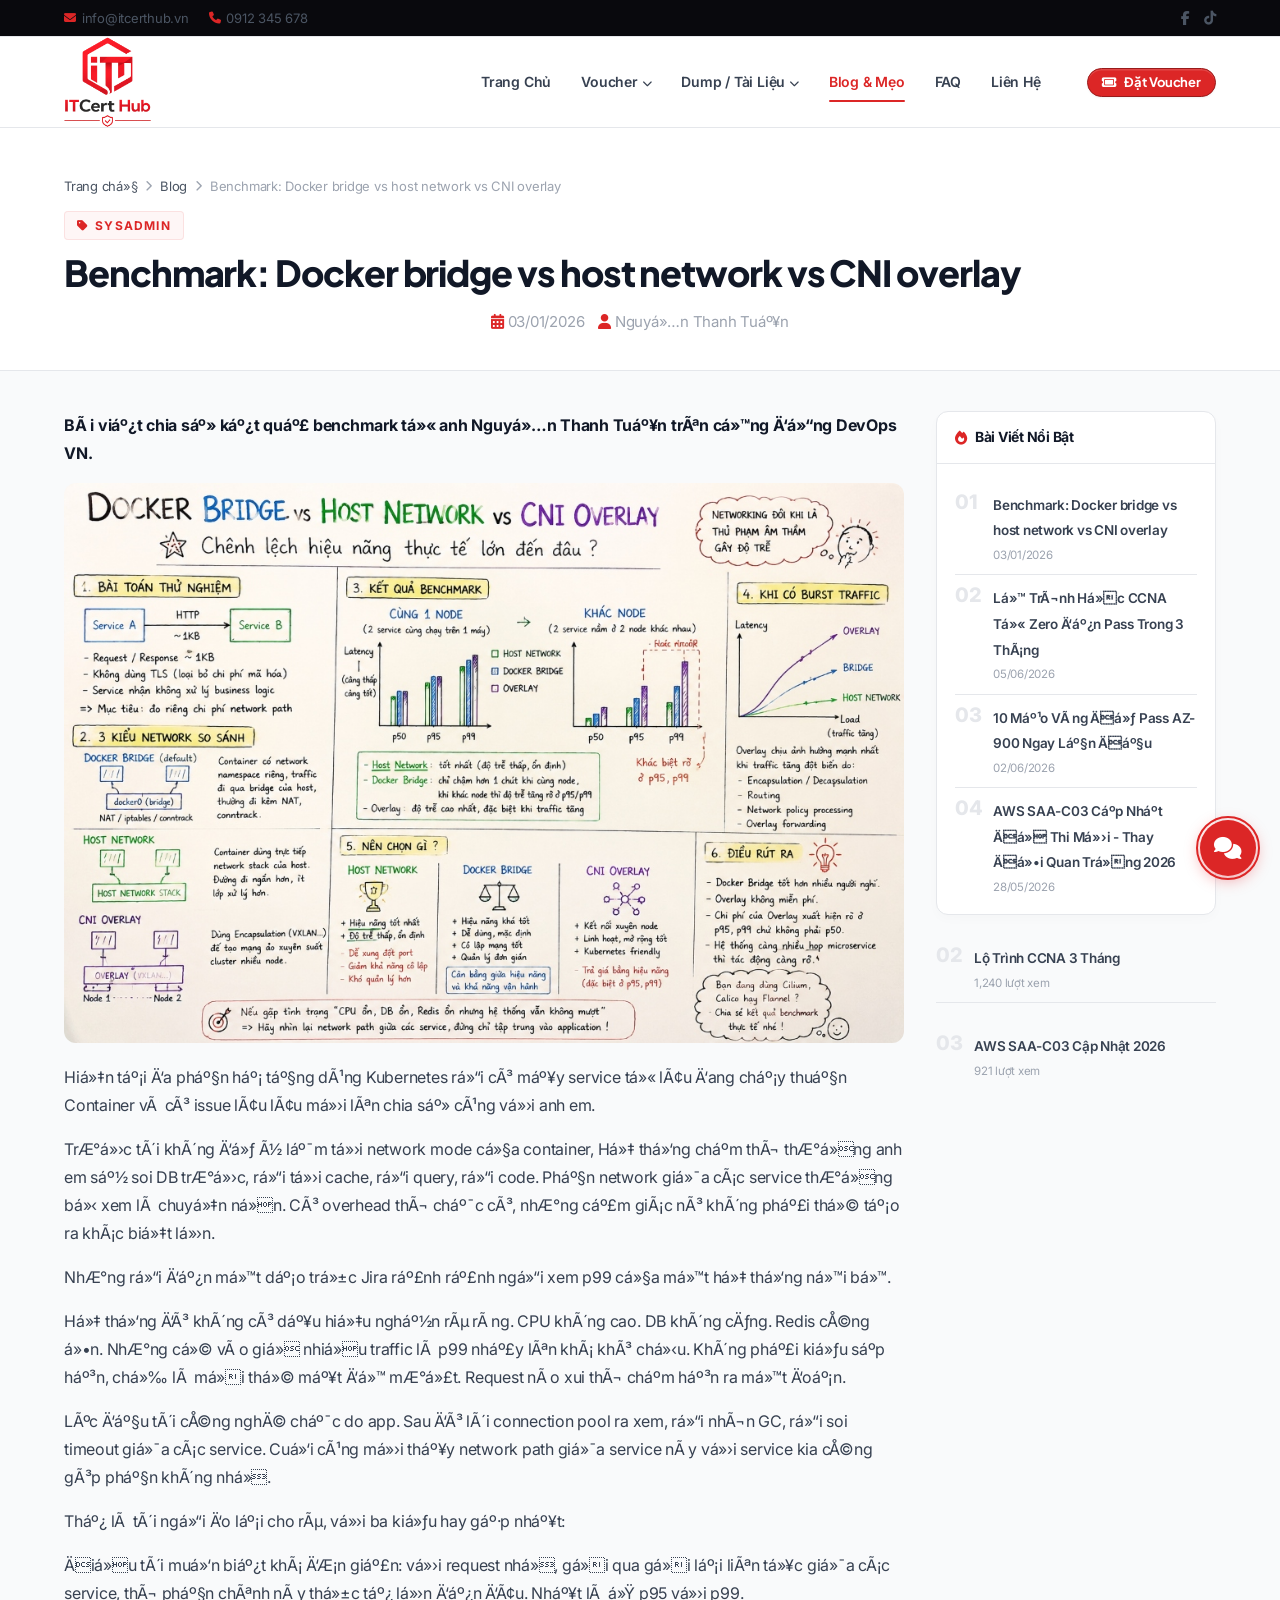
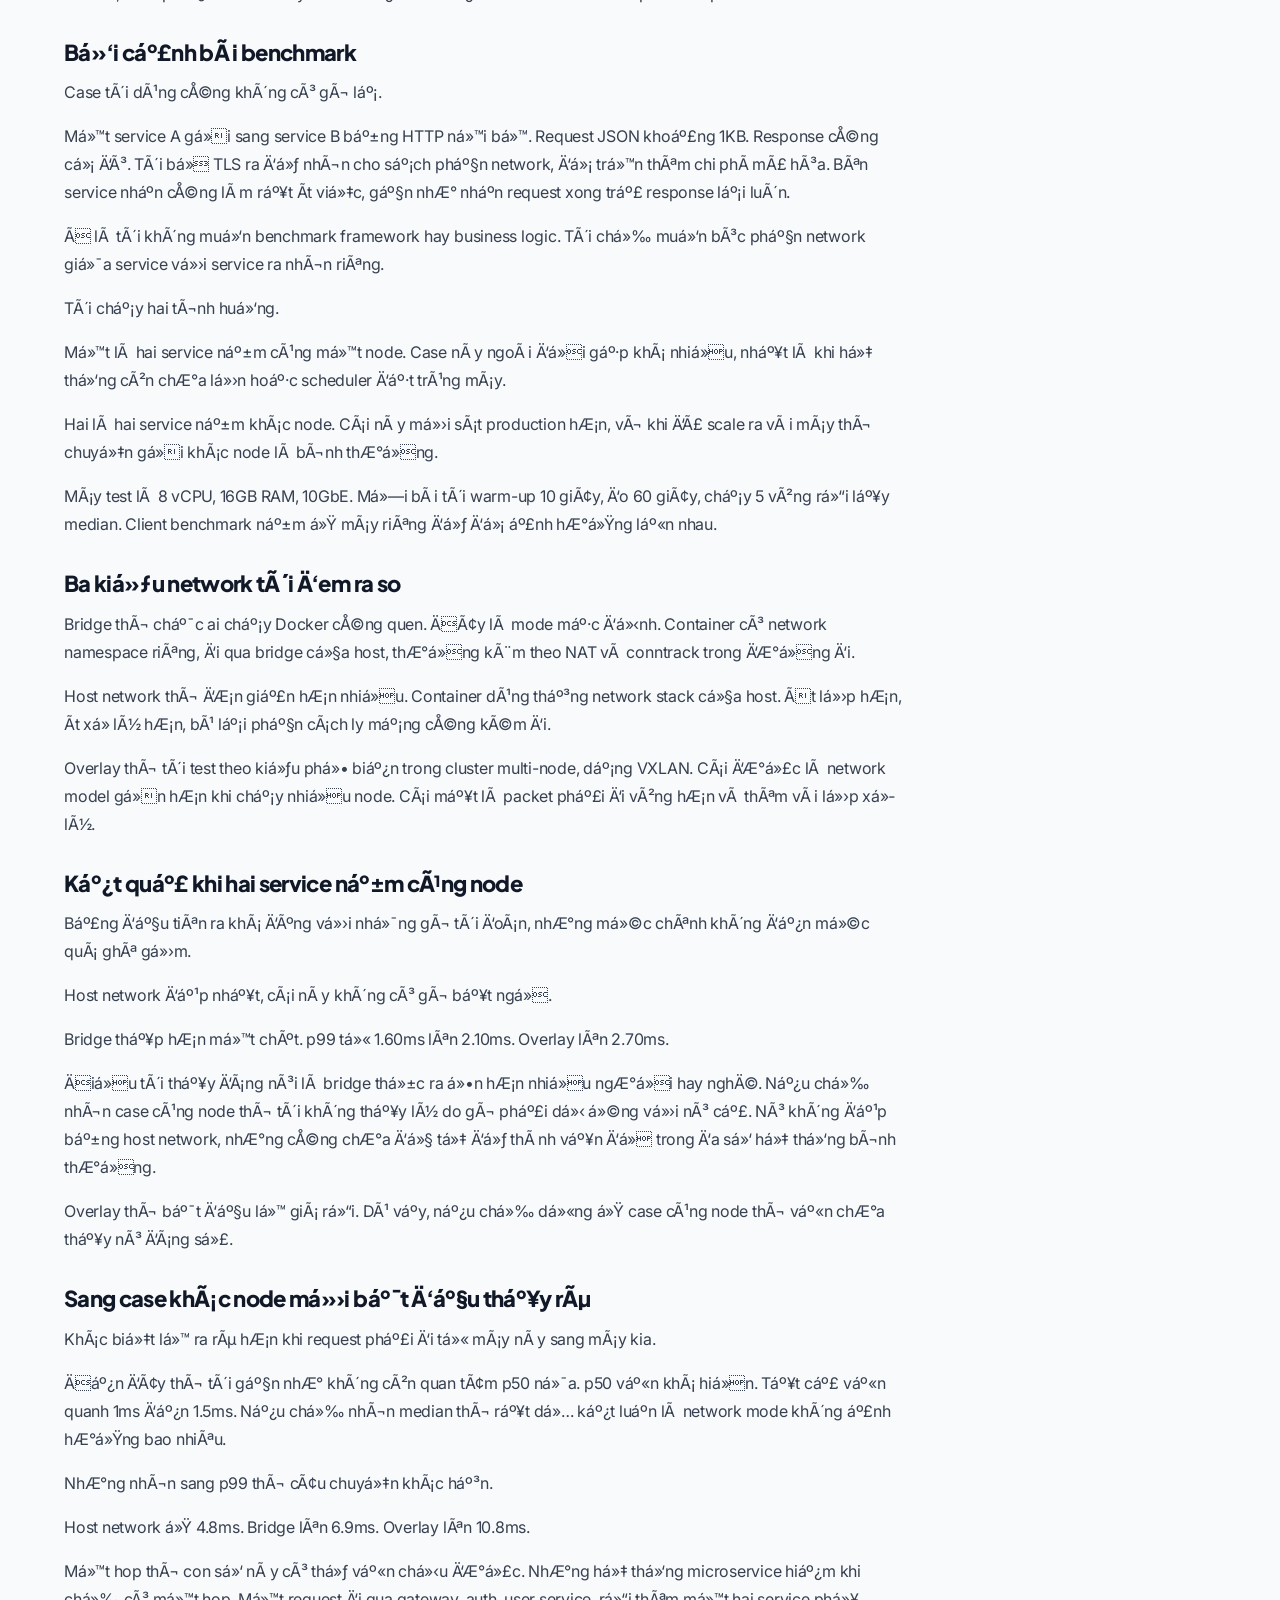
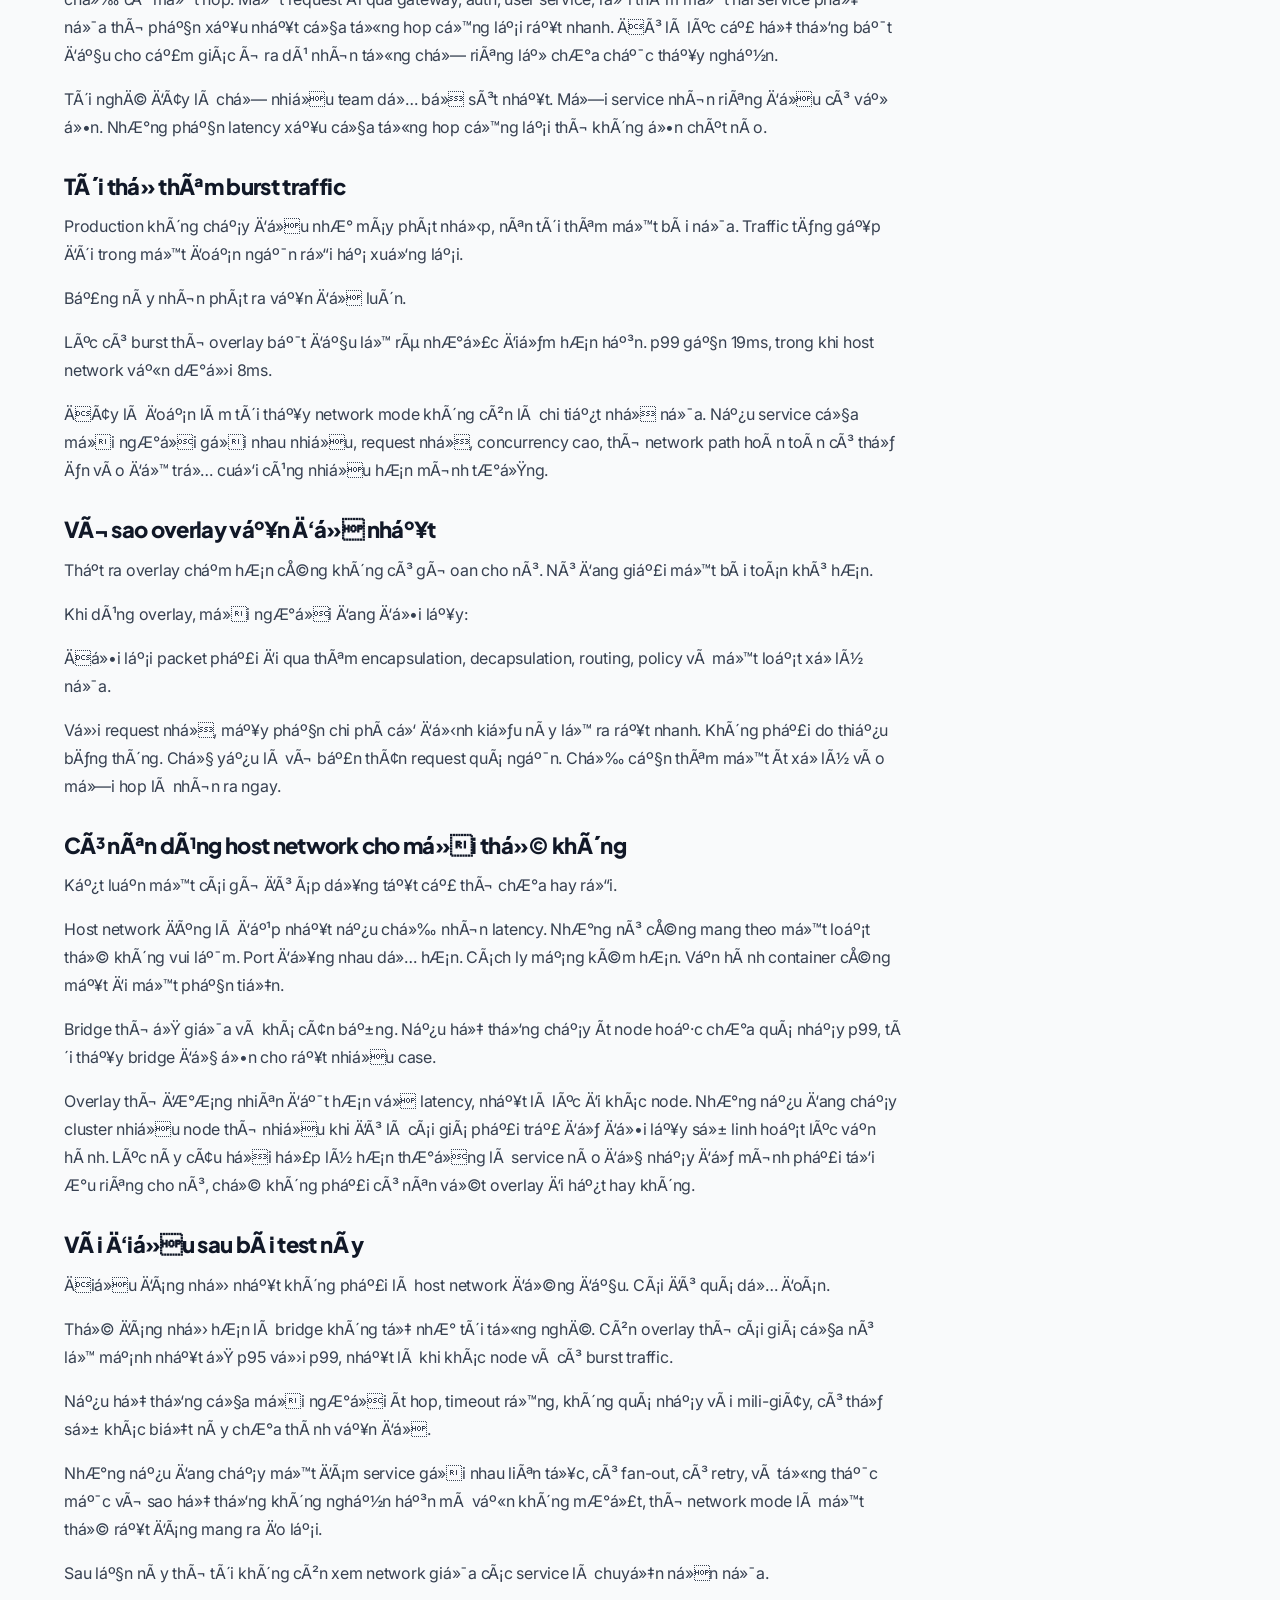
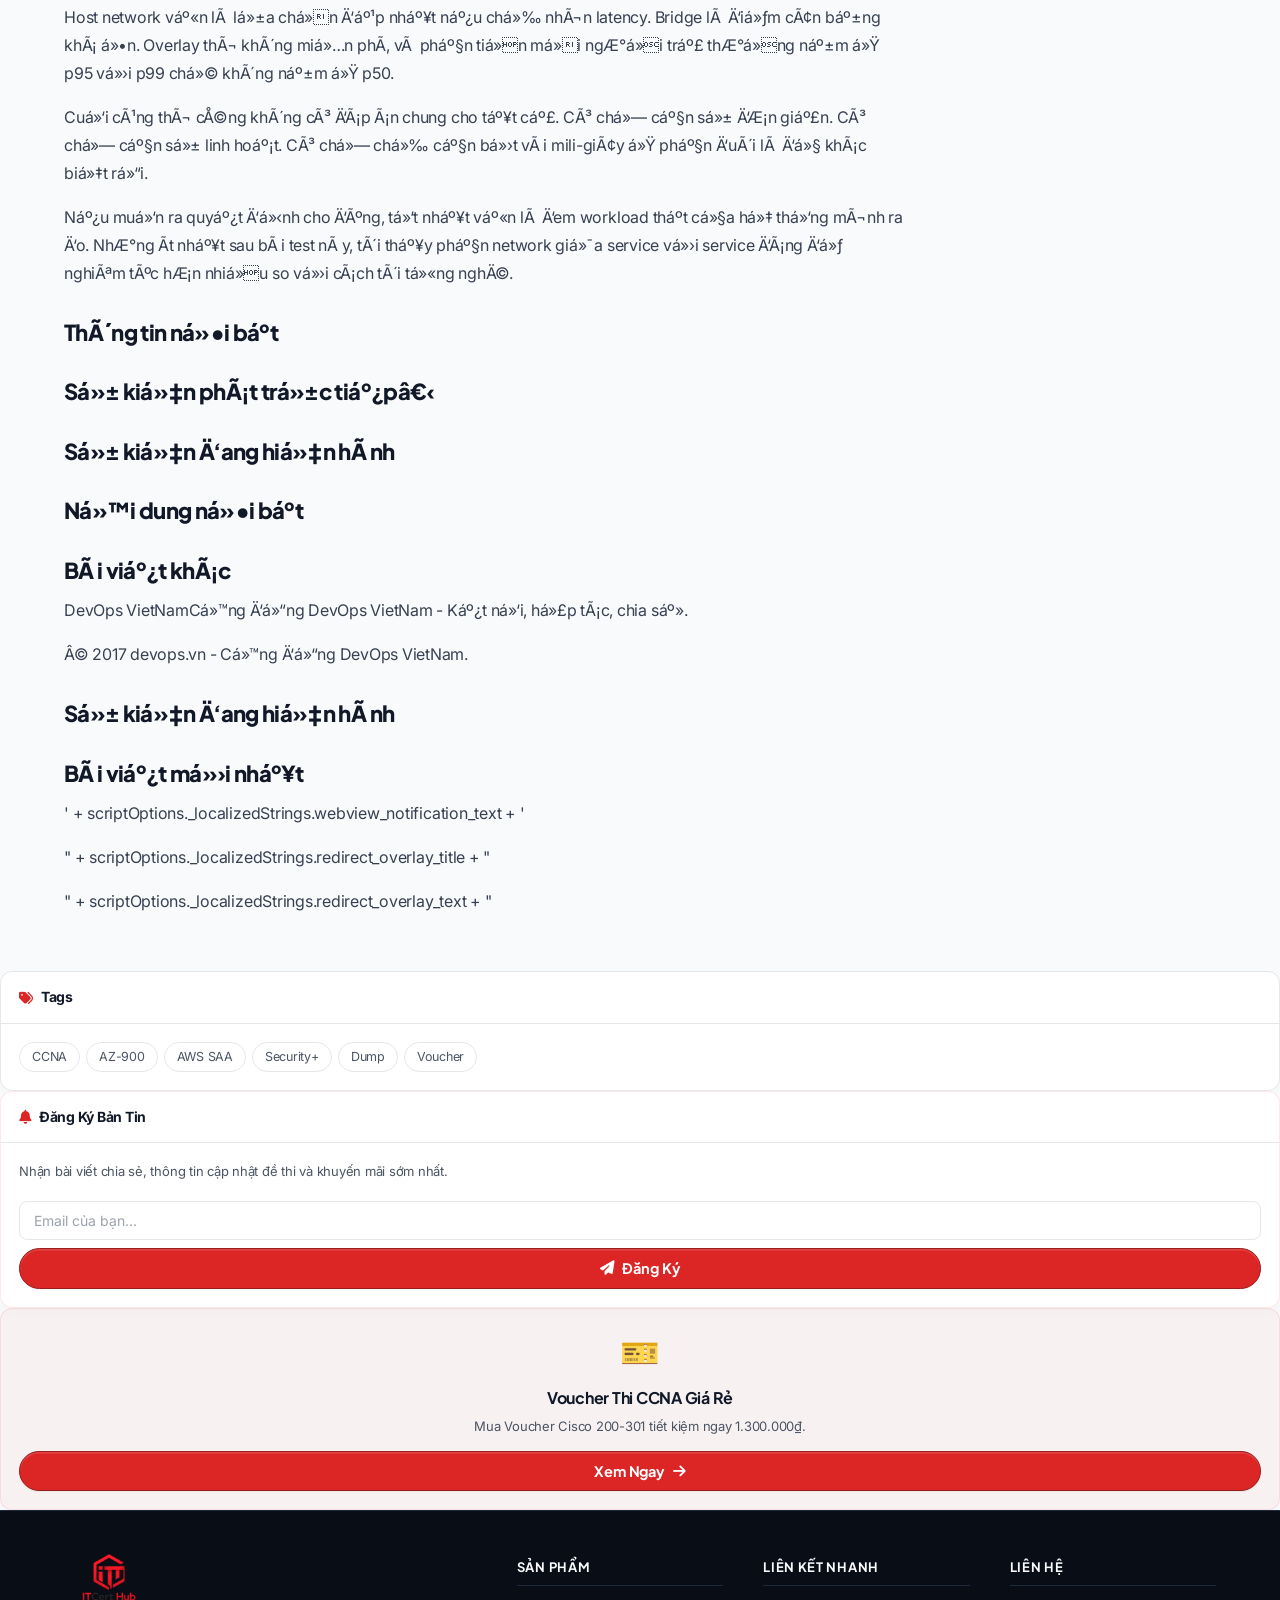
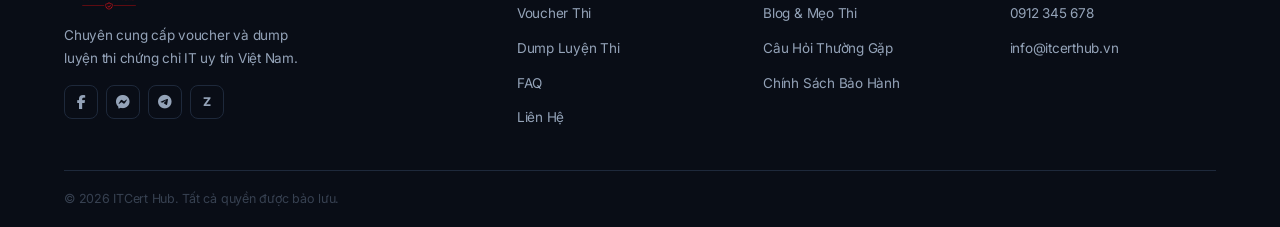
==== commit 1f0dcac1: ":)))" ====
--- a/blog-post.html
+++ b/blog-post.html
@@ -155,14 +155,9 @@
       <div class="sidebar-widget">
         <div class="widget-header"><i class="fas fa-fire"></i> Bài Viết Nổi Bật</div>
         <div class="widget-body">
-          <div class="popular-list">
-            <div class="popular-item">
-              <span class="pop-num">01</span>
-              <div>
-                <div class="pop-title"><a href="blog-post.html">Cách Dùng Dump Đúng Cách</a></div>
-                <div class="pop-meta">1,432 lượt xem</div>
-              </div>
-            </div>
+          <div class="popular-list"></div>
+          </div>
+        </div>
             <div class="popular-item">
               <span class="pop-num">02</span>
               <div>
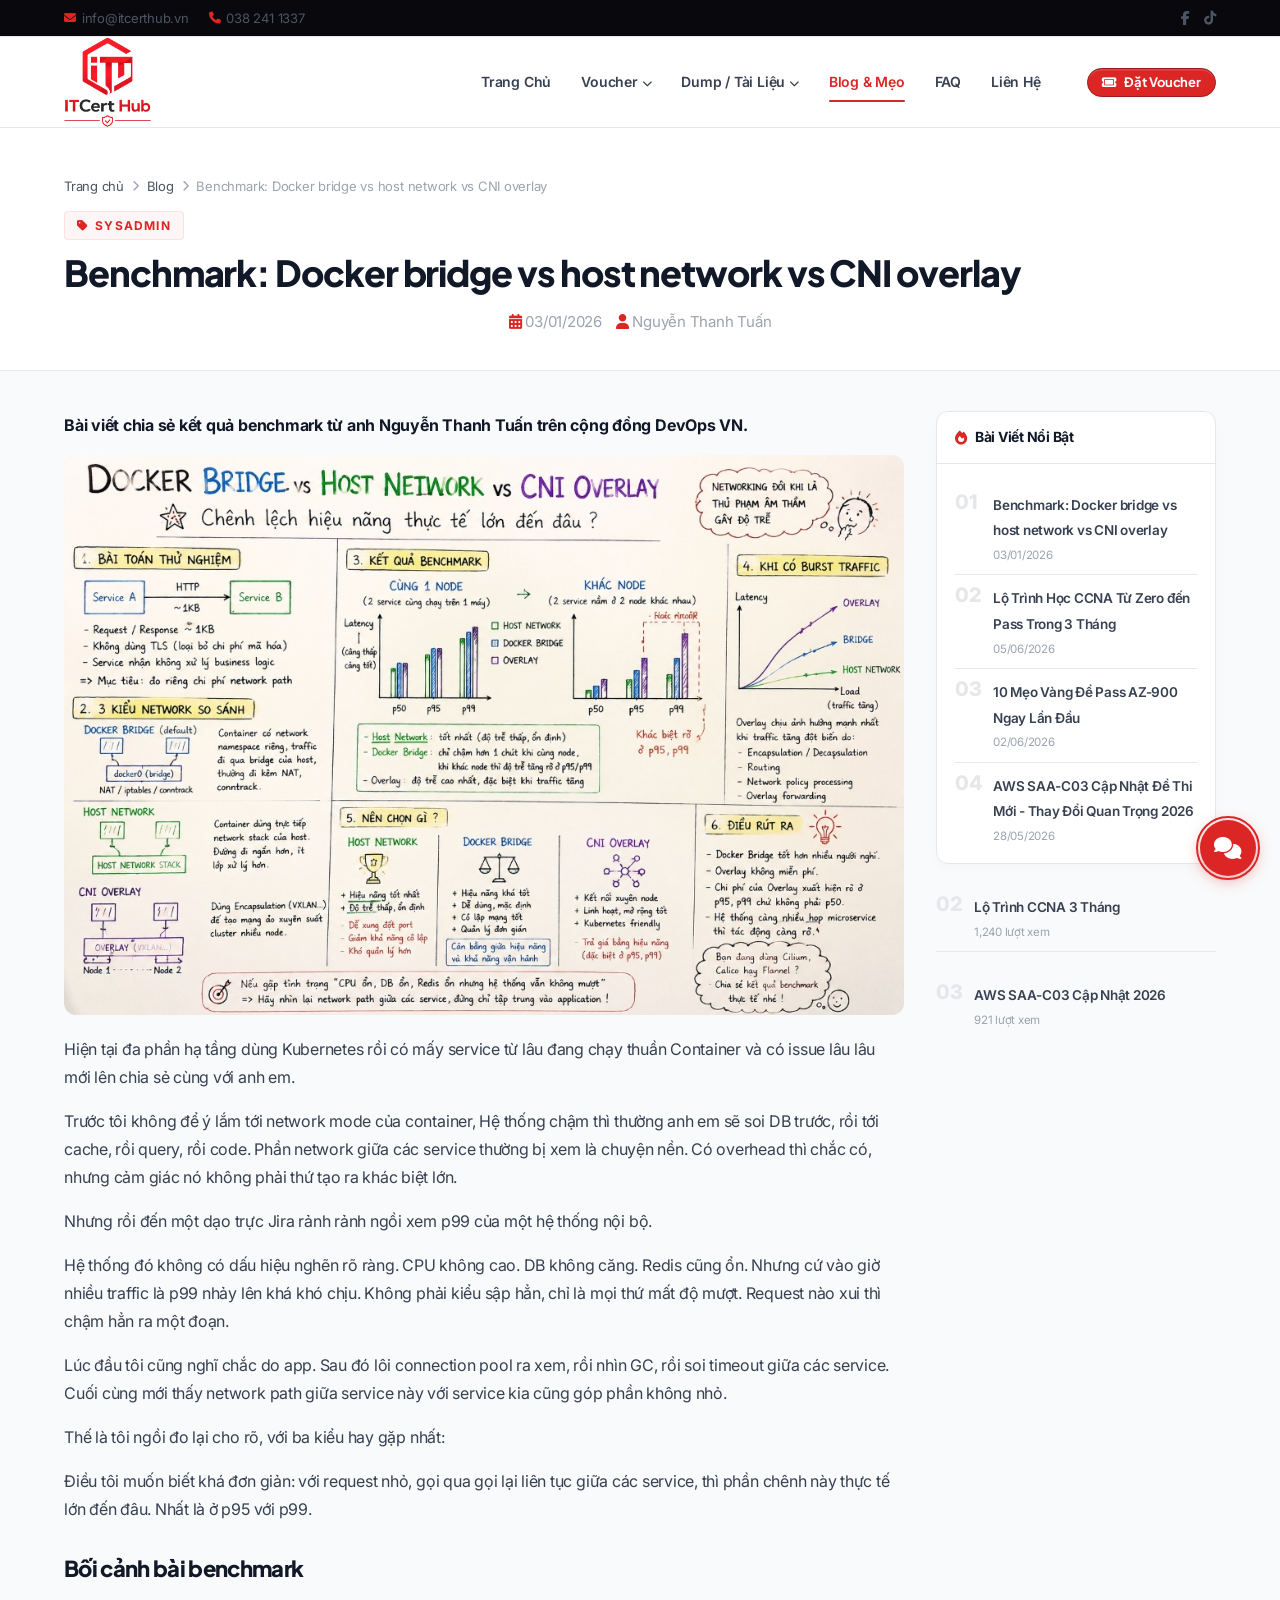
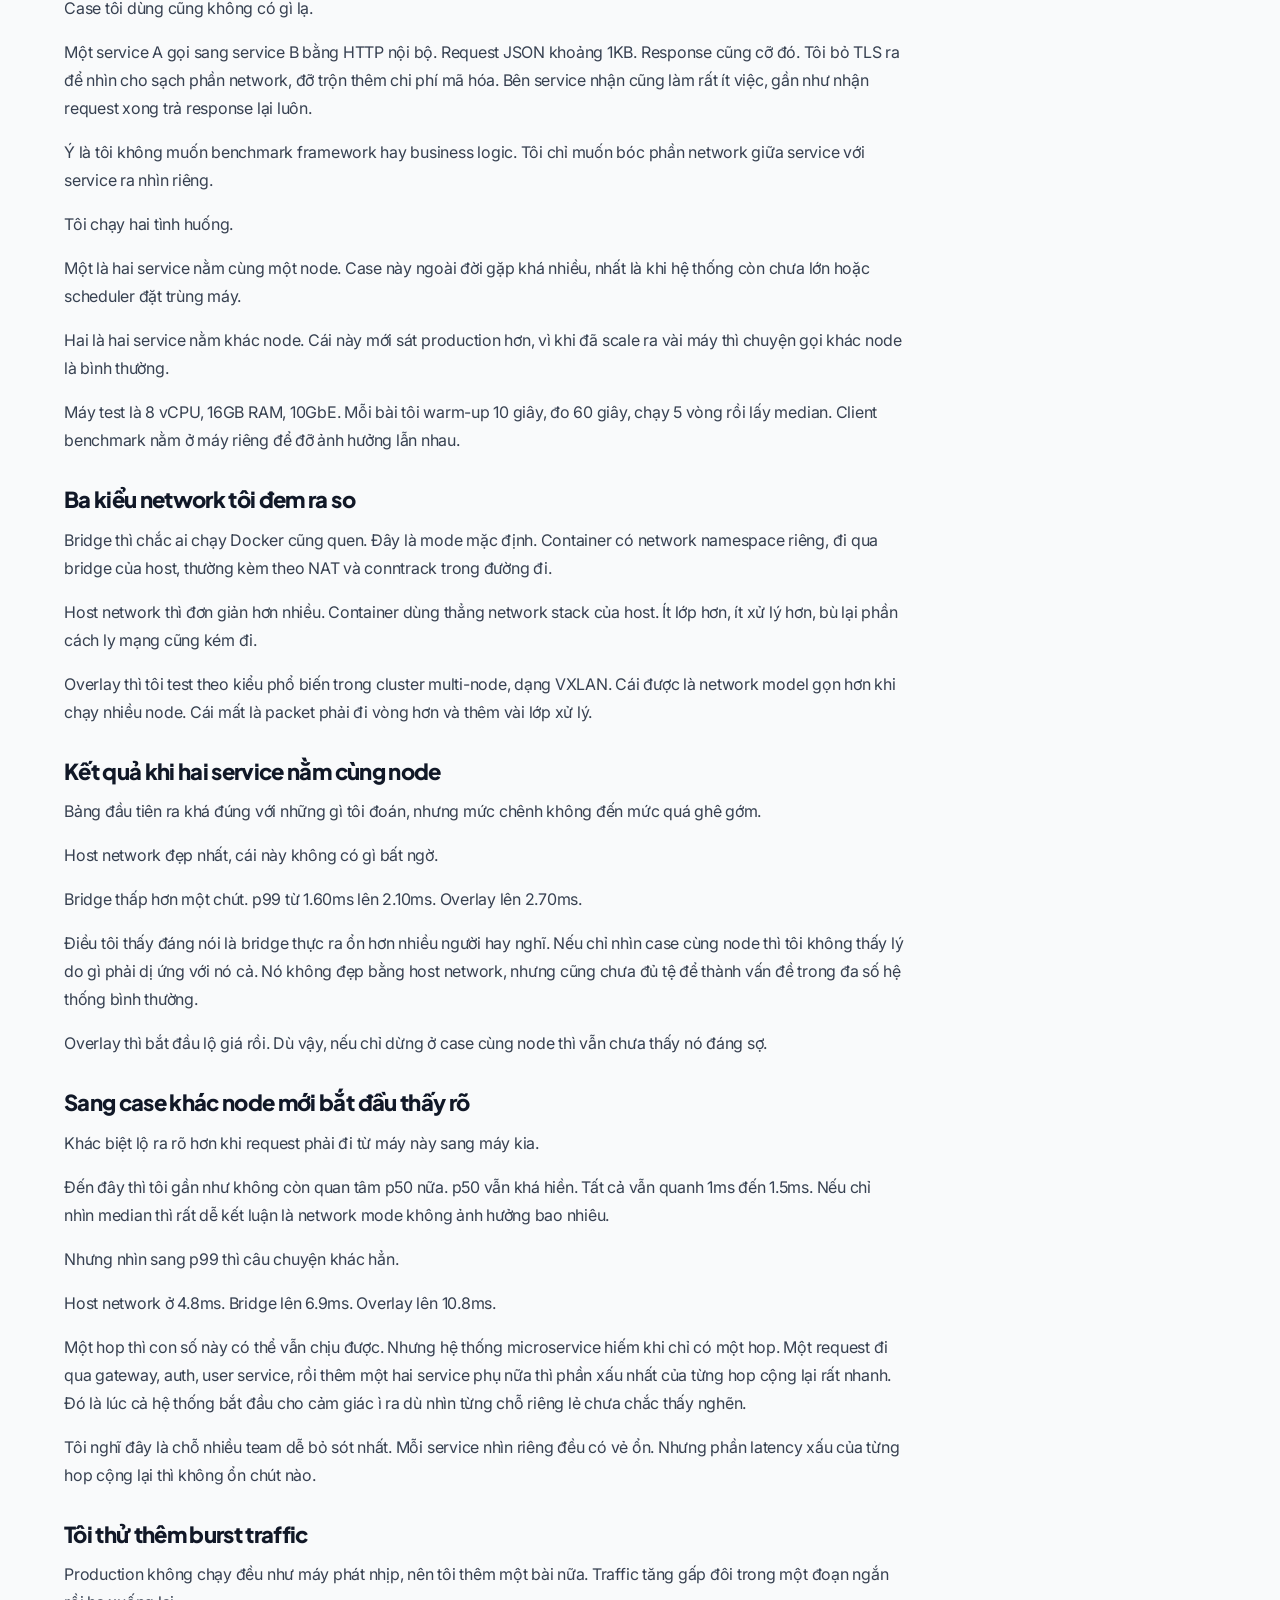
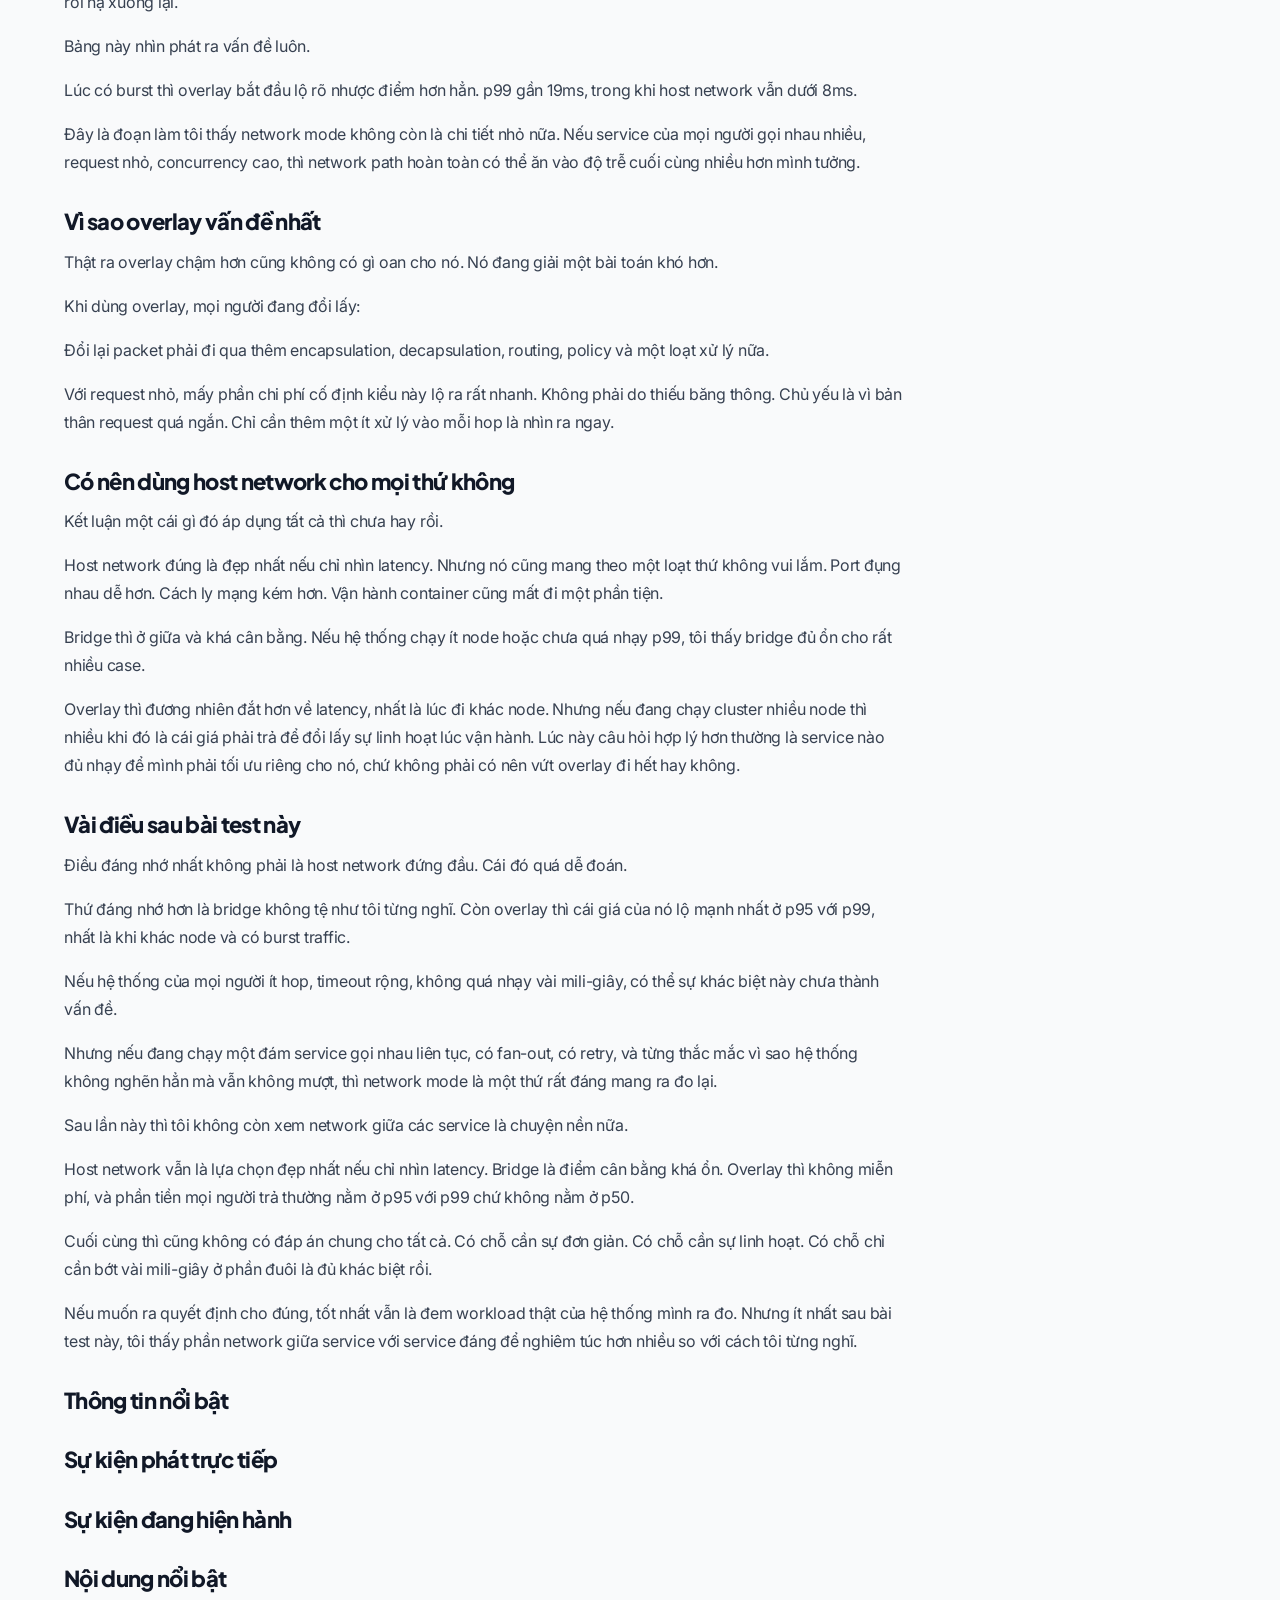
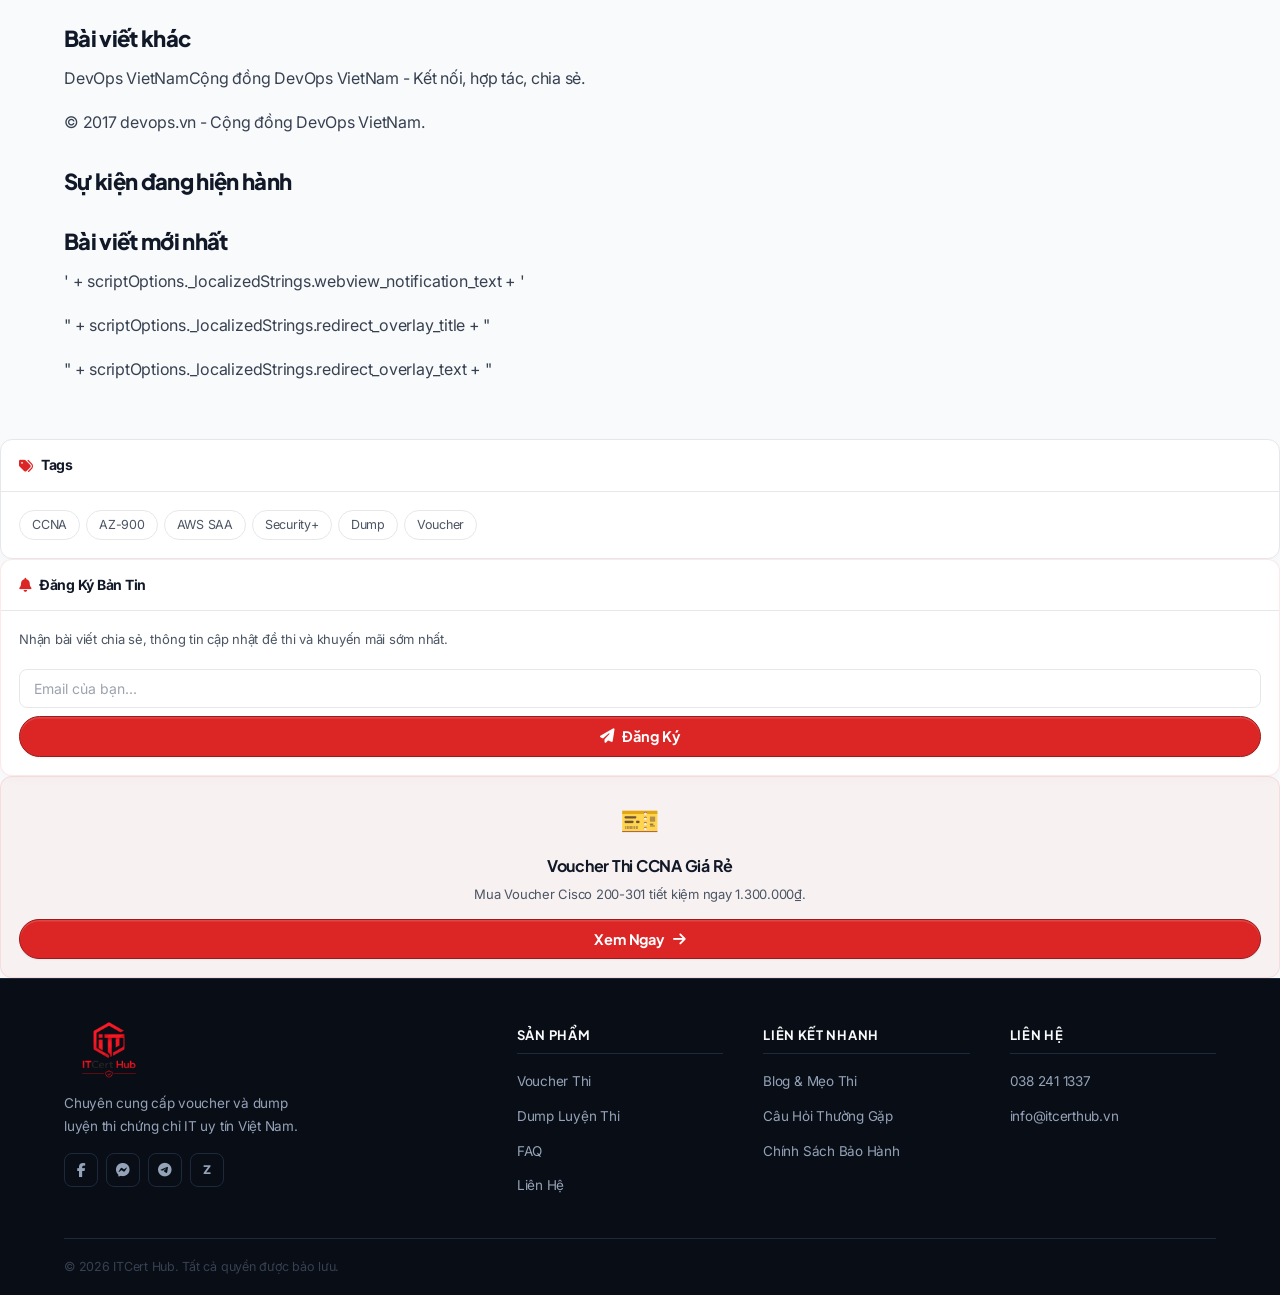
==== commit c3b1284a: "." ====
--- a/blog-post.html
+++ b/blog-post.html
@@ -53,7 +53,7 @@
       </div>
     </div>
     <div class="support-popup-footer">
-      <a href="#" data-config="phone"><i class="fas fa-phone-alt"></i> Hotline: <span data-config="phoneNumber">0912 345 678</span></a>
+      <a href="#" data-config="phone"><i class="fas fa-phone-alt"></i> Hotline: <span data-config="phoneNumber">038 241 1337</span></a>
     </div>
   </div>
   
@@ -69,7 +69,7 @@
   <div class="container topbar-inner">
     <div class="topbar-left">
       <span><i class="fas fa-envelope"></i> <span data-config="email">info@itcerthub.vn</span></span>
-      <span><i class="fas fa-phone"></i> <span data-config="phoneNumber">0912 345 678</span></span>
+      <span><i class="fas fa-phone"></i> <span data-config="phoneNumber">038 241 1337</span></span>
     </div>
     <div class="topbar-right">
       <a href="#"><i class="fab fa-facebook-f"></i></a>
@@ -252,7 +252,7 @@
       <div class="footer-col">
         <h4>Liên Hệ</h4>
         <ul>
-          <li><a href="#" data-config="phone"><span data-config="phoneNumber">0912 345 678</span></a></li>
+          <li><a href="#" data-config="phone"><span data-config="phoneNumber">038 241 1337</span></a></li>
           <li><a href="mailto:info@itcerthub.vn">info@itcerthub.vn</a></li>
         </ul>
       </div>
